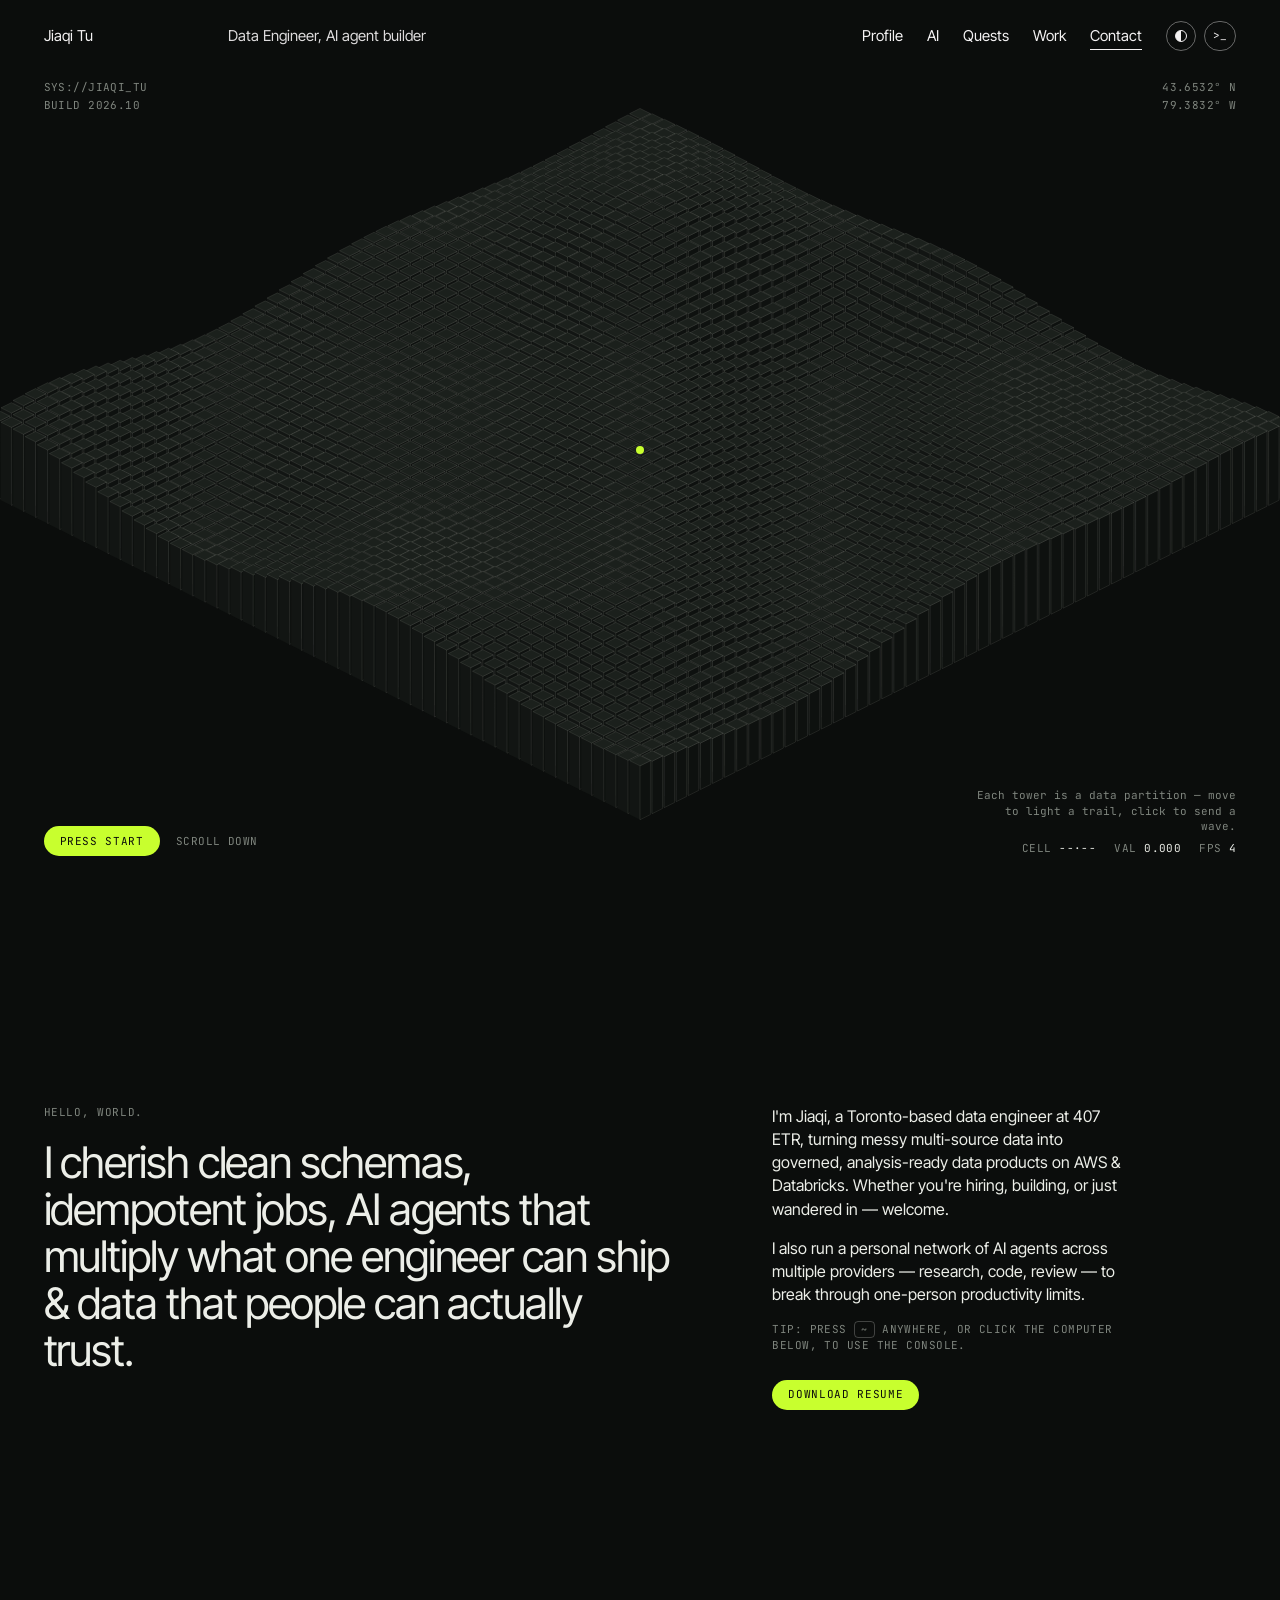
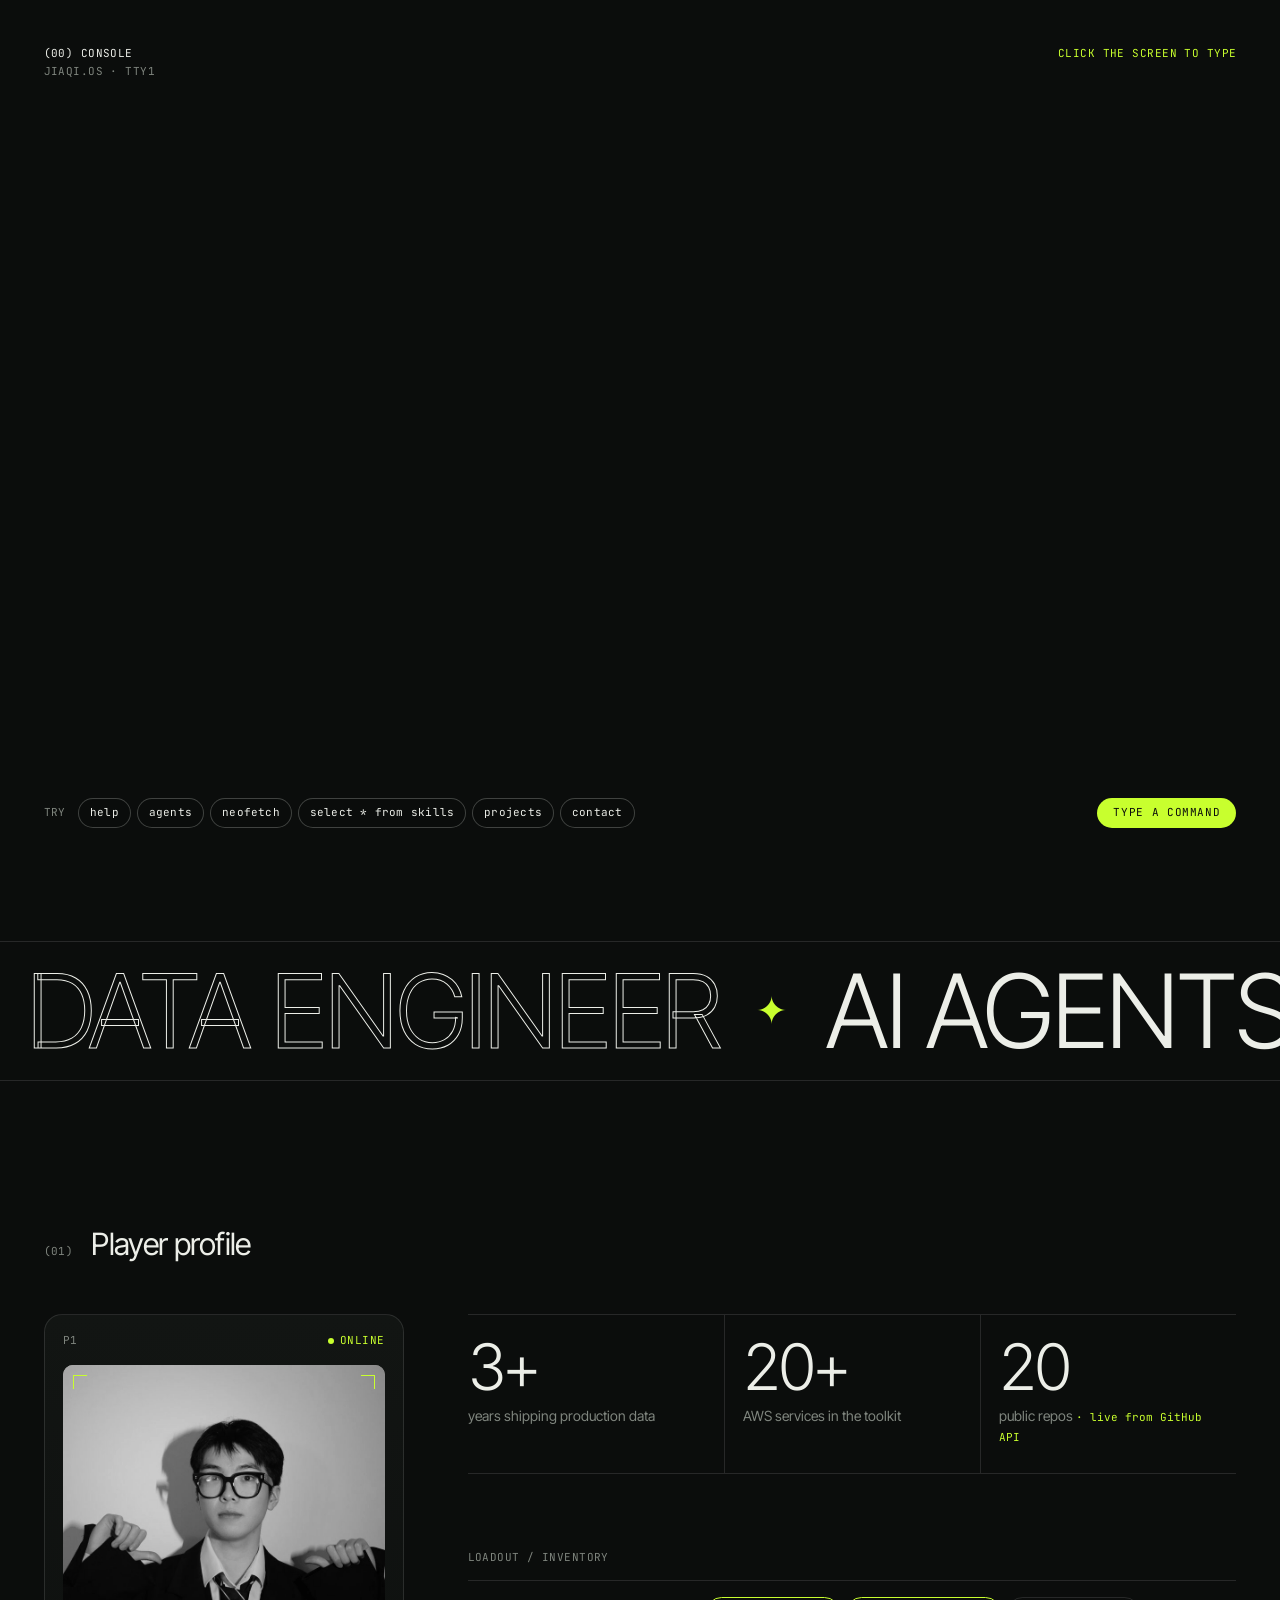
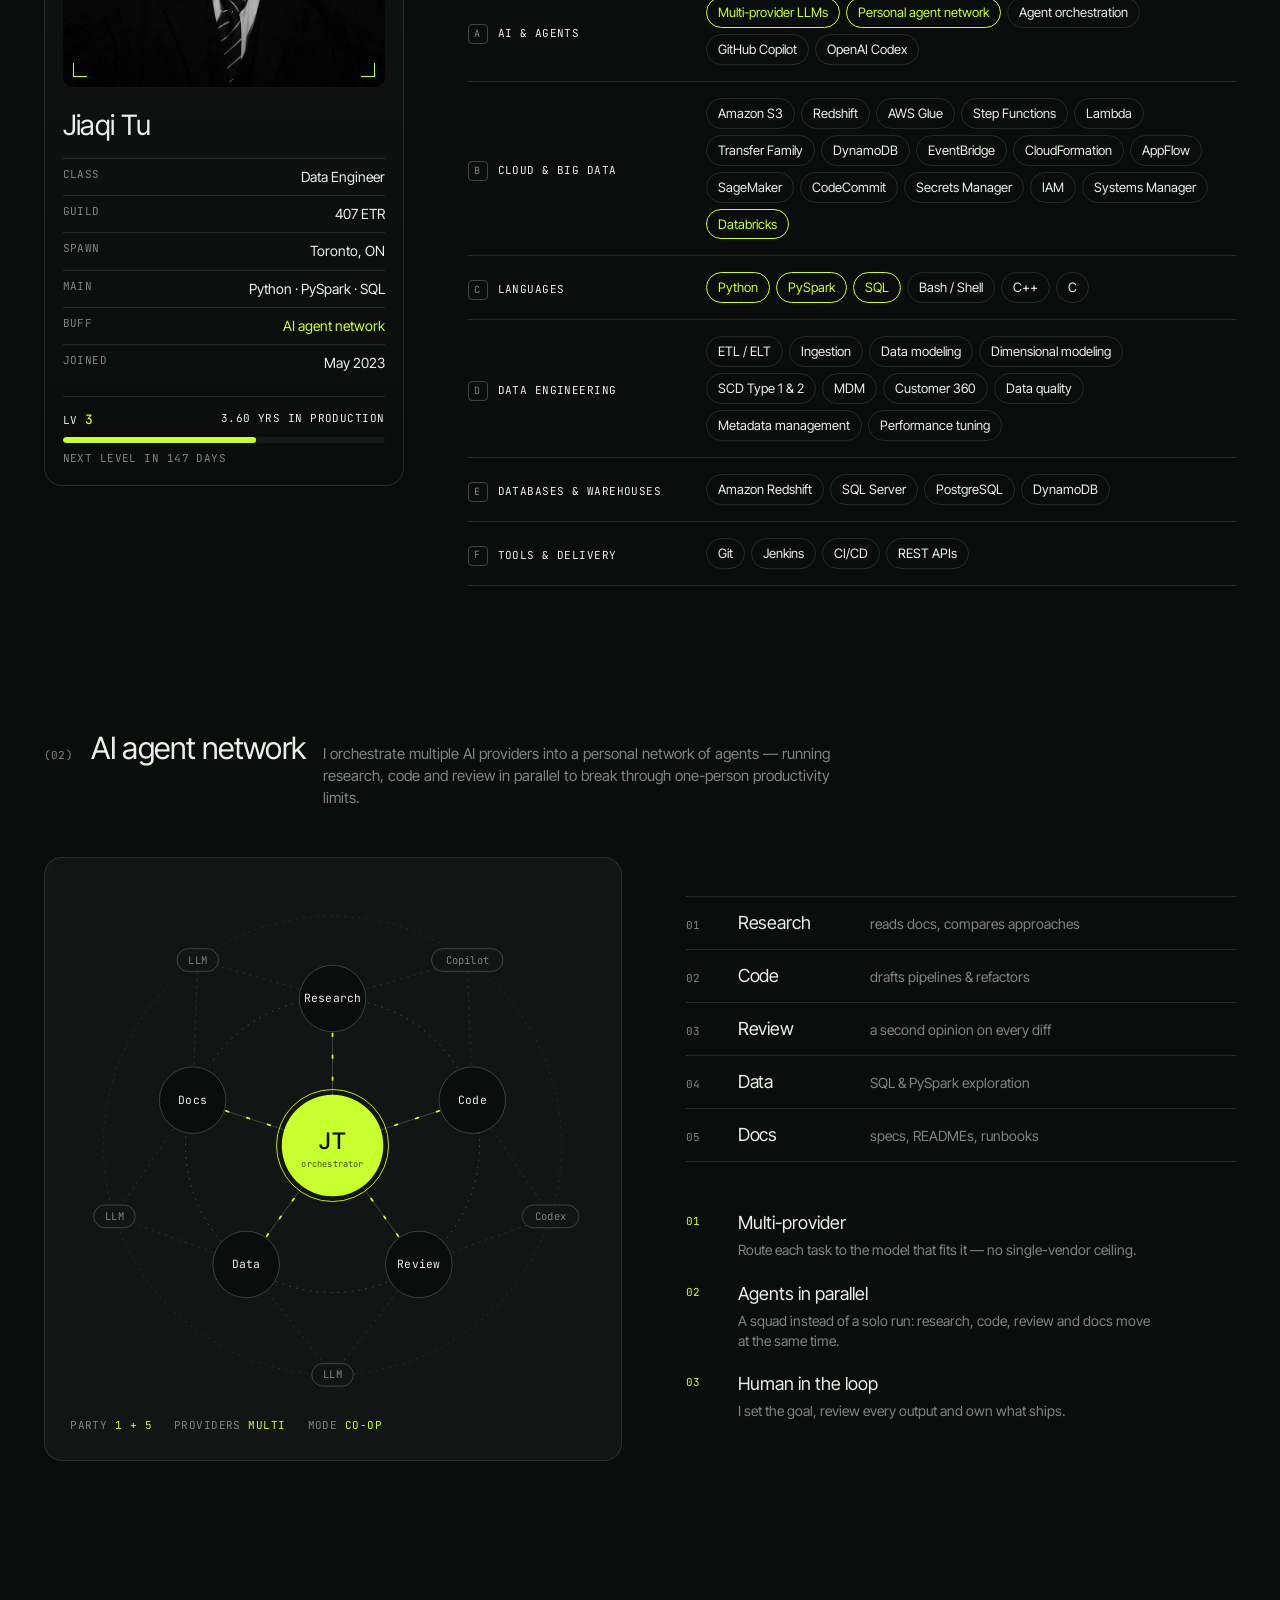
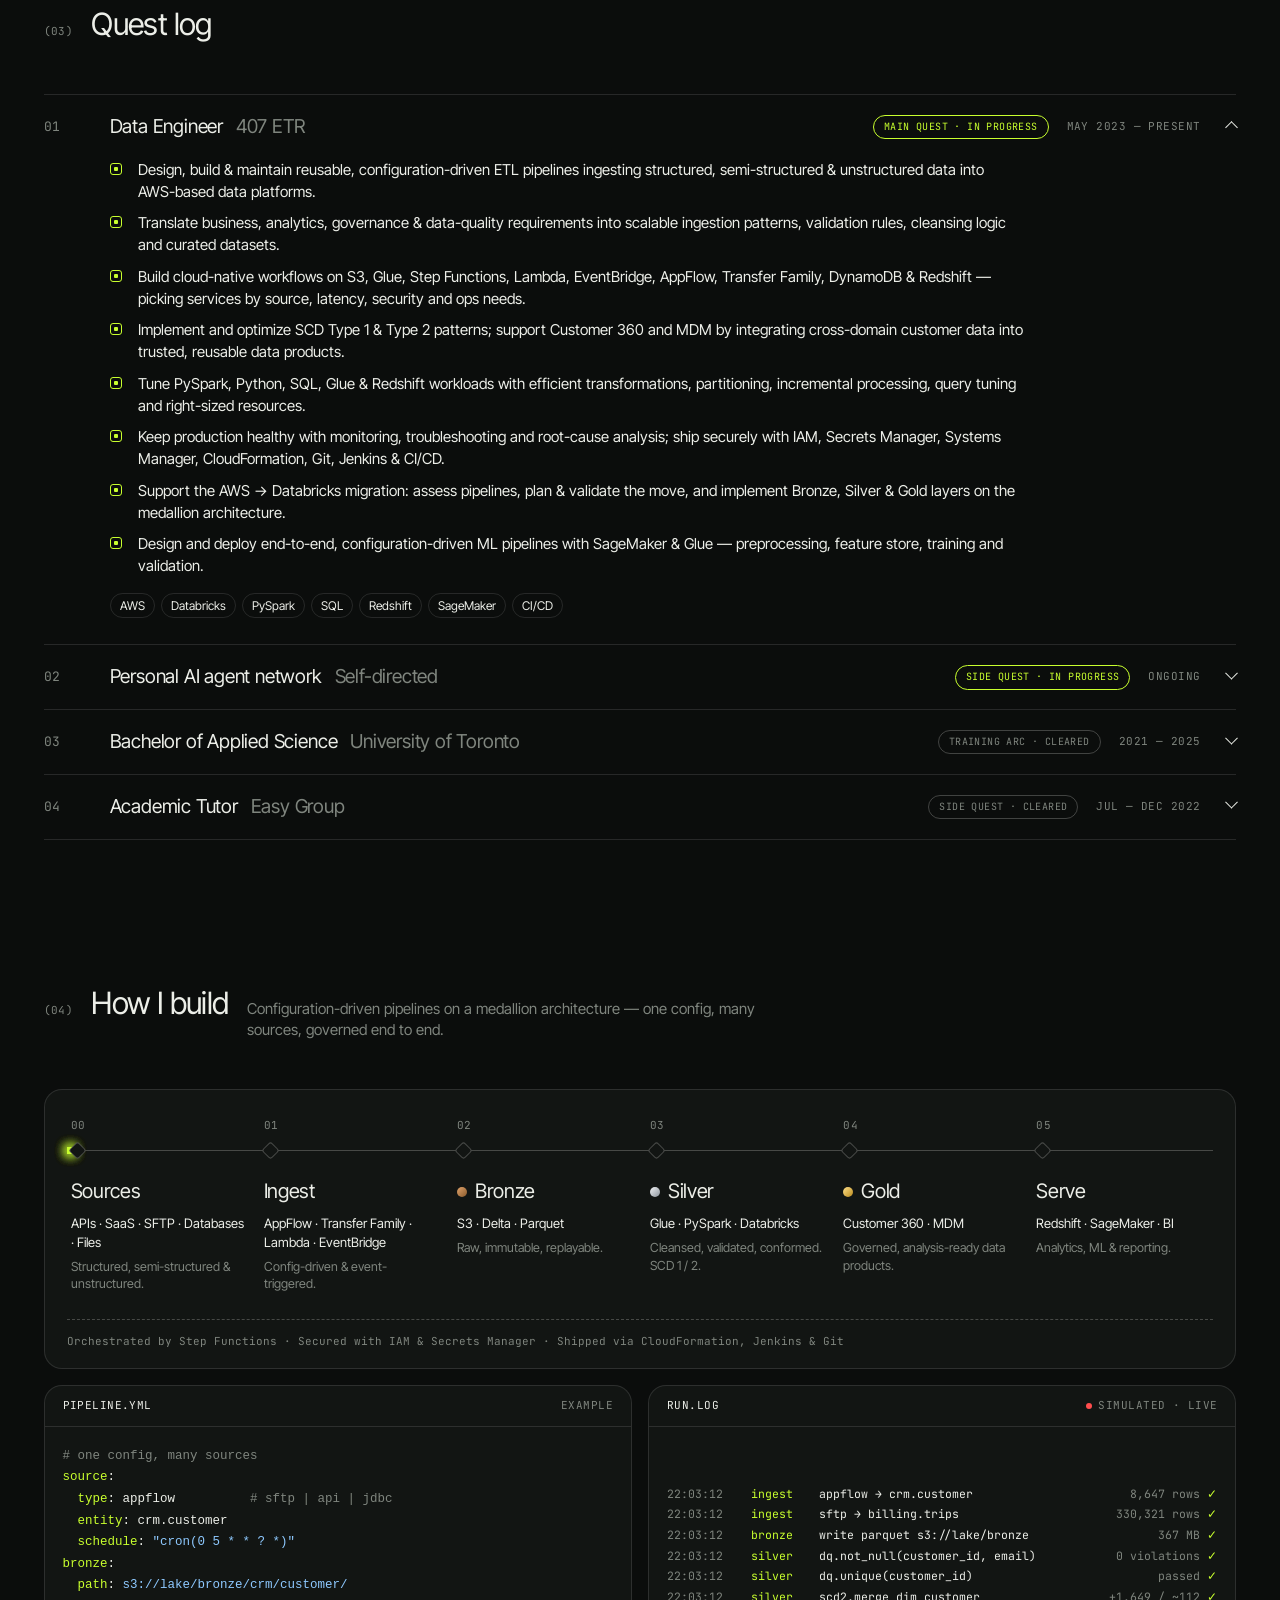
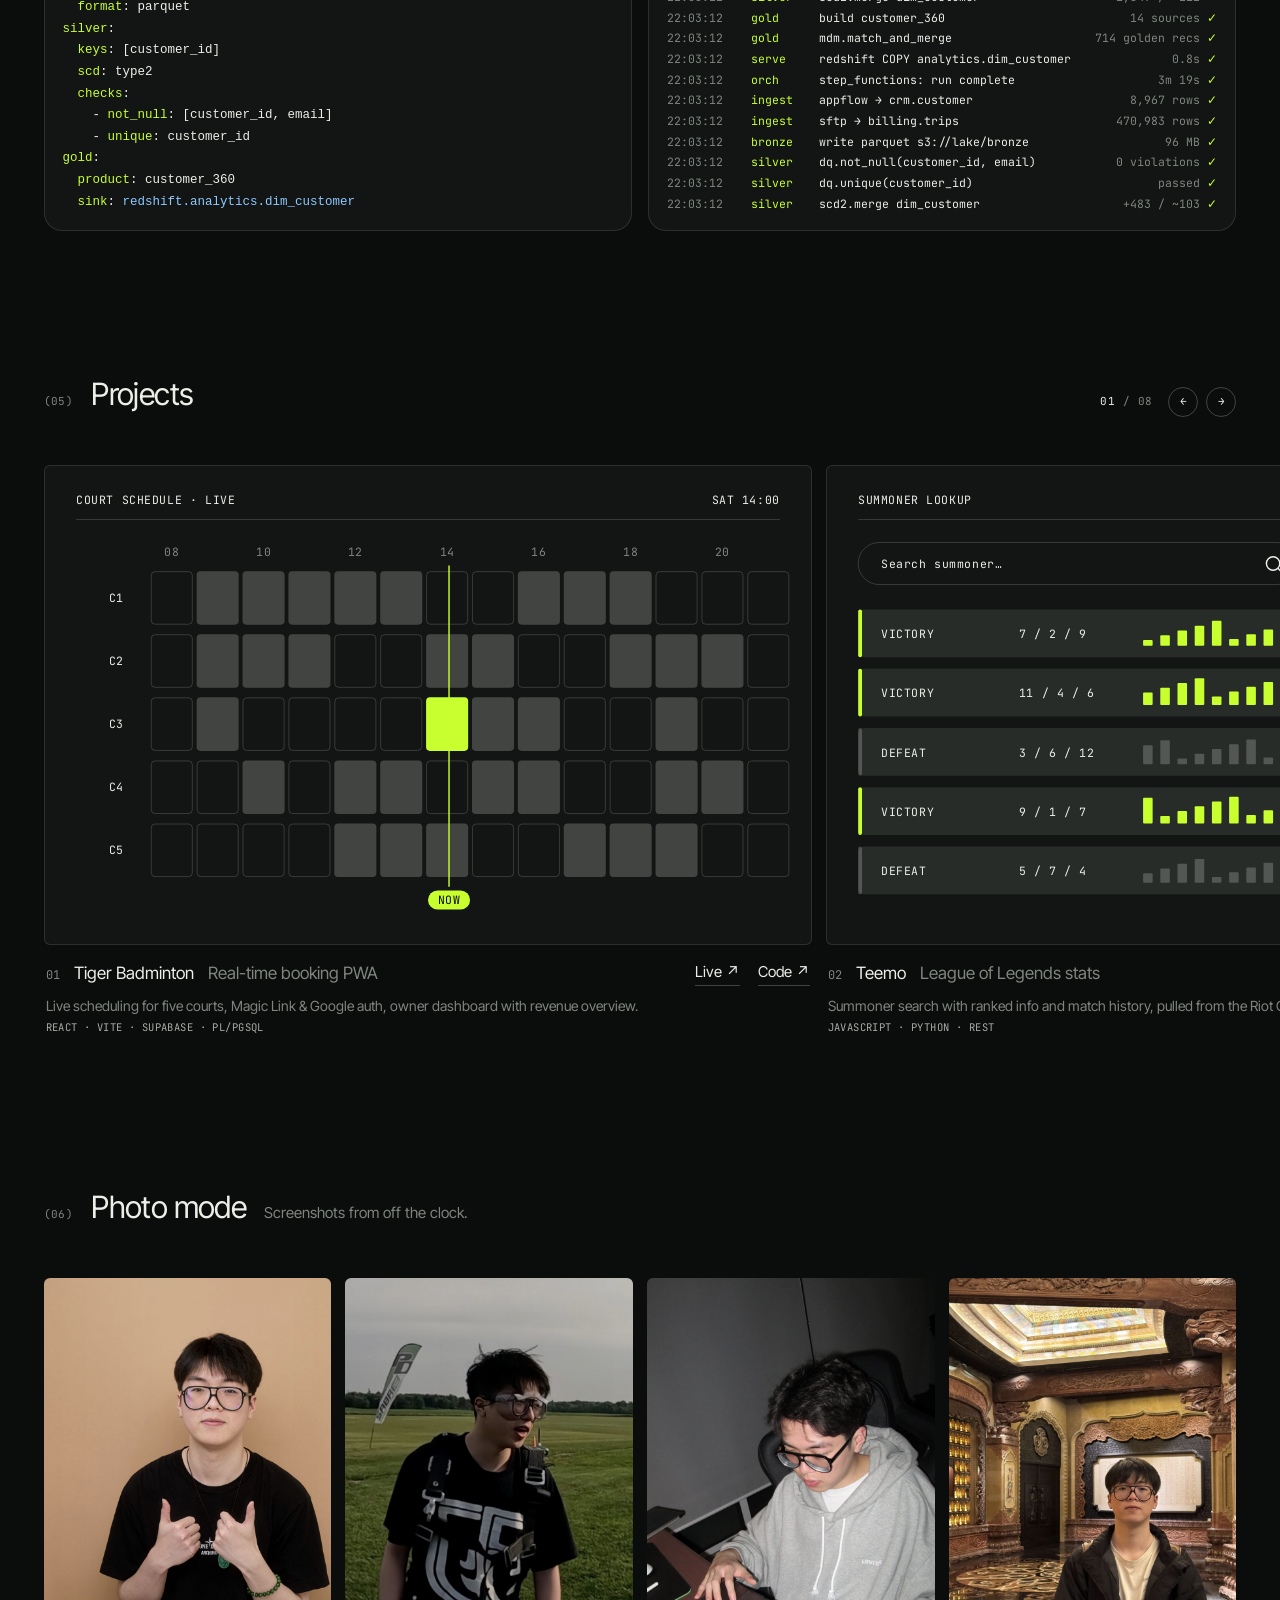
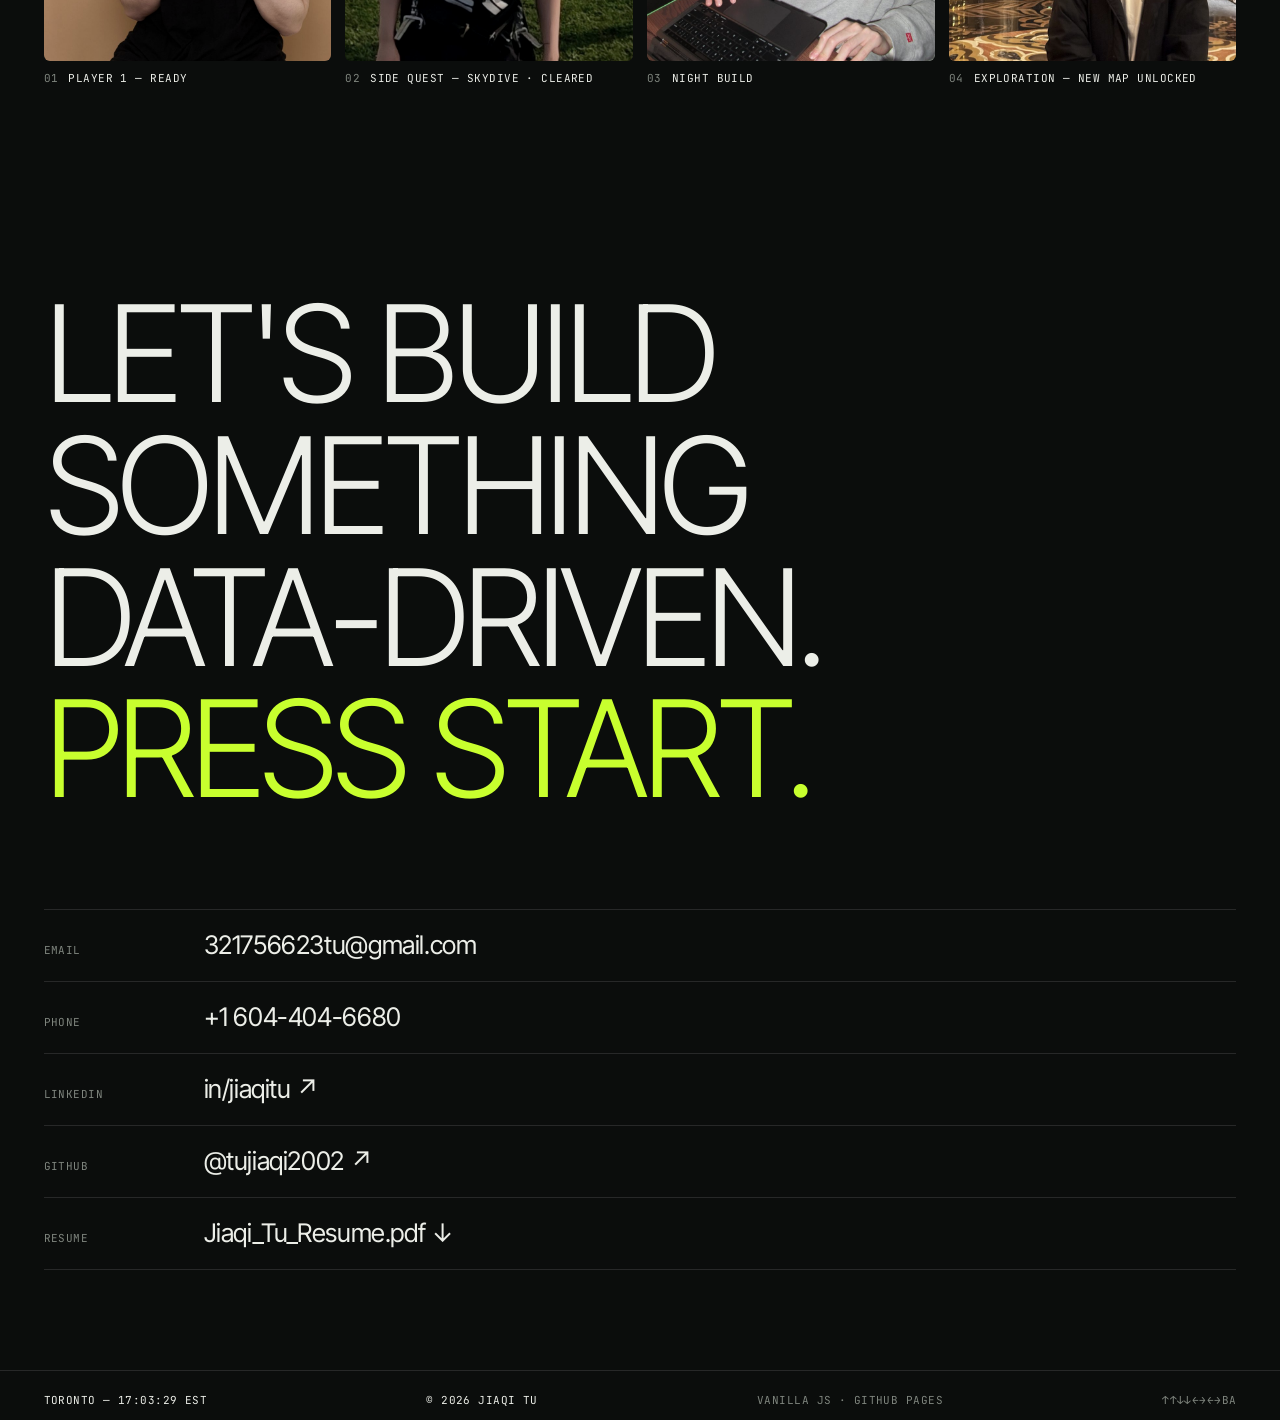
==== index.html @ 09b01d12 "Faster hero grid rendering, reframe desk card, cache-bust assets - Batch hero grid draws per diagona" ====
<!doctype html>
<html lang="en" data-theme="dark">
<head>
  <meta charset="utf-8" />
  <meta name="viewport" content="width=device-width, initial-scale=1" />
  <title>Jiaqi Tu — Data Engineer</title>
  <meta name="description" content="Jiaqi Tu — Toronto-based Data Engineer building configuration-driven pipelines on AWS & Databricks, amplified by a personal multi-provider AI agent network." />
  <meta name="theme-color" content="#0b0d0c" />
  <meta property="og:title" content="Jiaqi Tu — Data Engineer" />
  <meta property="og:description" content="Driven by data. Amplified by AI. Obsessed with clean pipelines." />
  <meta property="og:type" content="website" />
  <link rel="icon" href="assets/favicon.svg" type="image/svg+xml" />
  <script>
    (function () {
      var d = document.documentElement;
      d.classList.add('js');
      try {
        var t = localStorage.getItem('jt-theme');
        if (t === 'light' || t === 'dark') d.setAttribute('data-theme', t);
        if (sessionStorage.getItem('jt-booted')) d.classList.add('booted');
      } catch (e) {}
    })();
  </script>
  <link rel="preconnect" href="https://fonts.googleapis.com" />
  <link rel="preconnect" href="https://fonts.gstatic.com" crossorigin />
  <link href="https://fonts.googleapis.com/css2?family=Inter+Tight:wght@300;400;500;600&family=JetBrains+Mono:wght@400;500&display=swap" rel="stylesheet" />
  <link rel="stylesheet" href="assets/css/style.css?v=202610151520" />
</head>
<body>
  <a class="skip" href="#main">Skip to content</a>

  <!-- Boot screen -->
  <div class="loader" id="loader" aria-hidden="true">
    <div class="loader__log">
      <p>&gt; boot jiaqi.os --profile=data-engineer</p>
      <p>&gt; mount s3://portfolio/bronze … ok</p>
      <p>&gt; warm spark cluster … ok</p>
      <p>&gt; load world: toronto.map … ok</p>
    </div>
    <div class="loader__pct"><span data-pct>000</span><small>%</small></div>
    <div class="loader__bar"><i></i></div>
  </div>

  <div class="crt" aria-hidden="true"></div>
  <div class="cursor" aria-hidden="true"><span class="cursor__label"></span></div>
  <div class="toast" role="status" aria-live="polite"></div>

  <header class="site-header">
    <a class="brand" href="#top">Jiaqi Tu</a>
    <p class="role">Data Engineer, AI agent builder</p>
    <nav class="nav" aria-label="Primary">
      <a href="#profile">Profile</a>
      <a href="#ai">AI</a>
      <a href="#quests">Quests</a>
      <a href="#work">Work</a>
      <a href="#contact">Contact</a>
    </nav>
    <div class="header-actions">
      <button class="icon-btn" type="button" data-theme-toggle aria-label="Toggle light/dark theme">
        <span class="theme-dot" aria-hidden="true"></span>
      </button>
      <button class="icon-btn mono" type="button" data-term-open aria-label="Open terminal">&gt;_</button>
    </div>
  </header>

  <main id="main">
    <!-- HERO -->
    <section class="hero" id="top" aria-label="Intro">
      <canvas id="landscape" aria-hidden="true"></canvas>

      <div class="hud hud--tl mono" aria-hidden="true">
        <span>SYS://JIAQI_TU</span>
        <span>BUILD 2026.10</span>
      </div>
      <div class="hud hud--tr mono" aria-hidden="true">
        <span>43.6532° N</span>
        <span>79.3832° W</span>
      </div>
      <div class="hud hud--br mono" aria-hidden="true">
        <span>CELL <b data-hud="cell">--·--</b></span>
        <span>VAL <b data-hud="val">0.000</b></span>
        <span>FPS <b data-hud="fps">--</b></span>
      </div>
      <p class="hud hud--hint mono" aria-hidden="true">Each tower is a data partition — move to light a trail, click to send a wave.</p>

      <h1 class="sr-only">Jiaqi Tu — Data Engineer</h1>
      <div class="hero__copy">
        <div class="hero__cta">
          <a class="pill" href="#intro">Press start</a>
          <span class="mono muted">Scroll down</span>
        </div>
      </div>
    </section>

    <!-- INTRO -->
    <section class="intro" id="intro">
      <div class="intro__big" data-reveal>
        <p class="intro__hello">Hello, world.</p>
        <p class="intro__lead">I cherish clean schemas, idempotent jobs, AI agents that multiply what one engineer can ship &amp; data that people can actually trust.</p>
      </div>
      <div class="intro__small" data-reveal>
        <p class="intro__hi">Hi there, it looks like you've spawned in my corner of the internet.</p>
        <p>I'm Jiaqi, a Toronto-based data engineer at 407 ETR, turning messy multi-source data into governed, analysis-ready data products on AWS &amp; Databricks. Whether you're hiring, building, or just wandered in — welcome.</p>
        <p>I also run a personal network of AI agents across multiple providers — research, code, review — to break through one-person productivity limits.</p>
        <p class="mono muted small">Tip: press <kbd>~</kbd> anywhere, or click the computer below, to use the console.</p>
        <a class="pill" href="assets/Jiaqi_Tu_Resume.pdf" target="_blank" rel="noopener">Download resume</a>
      </div>
    </section>

    <!-- CONSOLE -->
    <section class="pc" id="console" data-pc aria-label="Interactive terminal on a retro computer">
      <p class="pc__loading mono" aria-hidden="true">Loading scene…</p>
      <div class="pc__hud pc__hud--tl mono" aria-hidden="true">
        <span>(00) Console</span>
        <span class="muted">jiaqi.os · tty1</span>
      </div>
      <p class="pc__hud pc__hud--tr mono" aria-hidden="true"><span data-pc-hint>Click the screen to type</span></p>
      <div class="pc__dock">
        <div class="pc__chips" role="group" aria-label="Quick commands">
          <span class="mono muted">Try</span>
          <button type="button" data-cmd="help">help</button>
          <button type="button" data-cmd="agents">agents</button>
          <button type="button" data-cmd="neofetch">neofetch</button>
          <button type="button" data-cmd="SELECT * FROM skills;">select * from skills</button>
          <button type="button" data-cmd="projects">projects</button>
          <button type="button" data-cmd="contact">contact</button>
        </div>
        <button class="pill" type="button" data-pc-focus>Type a command</button>
      </div>
      <input class="pc__input" data-pc-input type="text" aria-label="Terminal command" autocomplete="off" autocorrect="off" autocapitalize="off" spellcheck="false" enterkeyhint="send" />
      <div class="sr-only" aria-live="polite" data-pc-live></div>
    </section>

    <div class="marquee" aria-hidden="true">
      <div class="marquee__track">
        <span>Data Engineer</span><i>✦</i><span>AI Agents</span><i>✦</i><span>AWS</span><i>✦</i><span>Databricks</span><i>✦</i><span>Multi-LLM</span><i>✦</i><span>PySpark</span><i>✦</i><span>SQL</span><i>✦</i><span>Gamer</span><i>✦</i><span>Builder</span><i>✦</i><span>Toronto</span><i>✦</i>
        <span>Data Engineer</span><i>✦</i><span>AI Agents</span><i>✦</i><span>AWS</span><i>✦</i><span>Databricks</span><i>✦</i><span>Multi-LLM</span><i>✦</i><span>PySpark</span><i>✦</i><span>SQL</span><i>✦</i><span>Gamer</span><i>✦</i><span>Builder</span><i>✦</i><span>Toronto</span><i>✦</i>
      </div>
    </div>

    <!-- PROFILE -->
    <section class="section" id="profile">
      <header class="section__head" data-reveal>
        <span class="section__idx mono">(01)</span>
        <h2>Player profile</h2>
      </header>

      <div class="profile">
        <article class="card" data-reveal>
          <div class="card__bar mono">
            <span>P1</span>
            <span class="status"><i></i>Online</span>
          </div>
          <div class="card__avatar">
            <img class="lo" src="assets/img/avatar-pixel.jpg" alt="" width="40" height="40" aria-hidden="true" />
            <img class="hi" src="assets/img/avatar.jpg" alt="Portrait of Jiaqi Tu" width="720" height="720" loading="lazy" />
            <span class="card__stream mono" aria-hidden="true">Streaming hi-res…</span>
            <span class="card__corner tl"></span><span class="card__corner tr"></span><span class="card__corner bl"></span><span class="card__corner br"></span>
          </div>
          <h3 class="card__name">Jiaqi Tu</h3>
          <dl class="card__meta">
            <div><dt>Class</dt><dd>Data Engineer</dd></div>
            <div><dt>Guild</dt><dd>407 ETR</dd></div>
            <div><dt>Spawn</dt><dd>Toronto, ON</dd></div>
            <div><dt>Main</dt><dd>Python · PySpark · SQL</dd></div>
            <div><dt>Buff</dt><dd class="accent">AI agent network</dd></div>
            <div><dt>Joined</dt><dd>May 2023</dd></div>
          </dl>
          <div class="xp">
            <div class="xp__row mono"><span>LV <b data-xp-level>3</b></span><span data-xp-label>— yrs in production</span></div>
            <div class="xp__bar"><i data-xp-bar></i></div>
            <p class="mono muted small">Next level in <span data-xp-next>—</span> days</p>
          </div>
        </article>

        <div class="profile__right">
          <ul class="stats" data-reveal>
            <li><b data-count="3" data-suffix="+">0</b><span>years shipping production data</span></li>
            <li><b data-count="20" data-suffix="+">0</b><span>AWS services in the toolkit</span></li>
            <li><b data-count="20" data-gh="public_repos">0</b><span>public repos <em class="mono">· live from GitHub API</em></span></li>
          </ul>

          <div class="loadout" data-reveal>
            <p class="loadout__title mono">Loadout / Inventory</p>
            <div class="slot">
              <p class="slot__name mono"><span>A</span>AI &amp; Agents</p>
              <ul class="chips">
                <li class="is-hot">Multi-provider LLMs</li><li class="is-hot">Personal agent network</li><li>Agent orchestration</li><li>GitHub Copilot</li><li>OpenAI Codex</li>
              </ul>
            </div>
            <div class="slot">
              <p class="slot__name mono"><span>B</span>Cloud &amp; Big Data</p>
              <ul class="chips">
                <li>Amazon S3</li><li>Redshift</li><li>AWS Glue</li><li>Step Functions</li><li>Lambda</li><li>Transfer Family</li><li>DynamoDB</li><li>EventBridge</li><li>CloudFormation</li><li>AppFlow</li><li>SageMaker</li><li>CodeCommit</li><li>Secrets Manager</li><li>IAM</li><li>Systems Manager</li><li class="is-hot">Databricks</li>
              </ul>
            </div>
            <div class="slot">
              <p class="slot__name mono"><span>C</span>Languages</p>
              <ul class="chips">
                <li class="is-hot">Python</li><li class="is-hot">PySpark</li><li class="is-hot">SQL</li><li>Bash / Shell</li><li>C++</li><li>C</li>
              </ul>
            </div>
            <div class="slot">
              <p class="slot__name mono"><span>D</span>Data Engineering</p>
              <ul class="chips">
                <li>ETL / ELT</li><li>Ingestion</li><li>Data modeling</li><li>Dimensional modeling</li><li>SCD Type 1 &amp; 2</li><li>MDM</li><li>Customer 360</li><li>Data quality</li><li>Metadata management</li><li>Performance tuning</li>
              </ul>
            </div>
            <div class="slot">
              <p class="slot__name mono"><span>E</span>Databases &amp; Warehouses</p>
              <ul class="chips">
                <li>Amazon Redshift</li><li>SQL Server</li><li>PostgreSQL</li><li>DynamoDB</li>
              </ul>
            </div>
            <div class="slot">
              <p class="slot__name mono"><span>F</span>Tools &amp; Delivery</p>
              <ul class="chips">
                <li>Git</li><li>Jenkins</li><li>CI/CD</li><li>REST APIs</li>
              </ul>
            </div>
          </div>
        </div>
      </div>
    </section>

    <!-- AI -->
    <section class="section" id="ai">
      <header class="section__head" data-reveal>
        <span class="section__idx mono">(02)</span>
        <h2>AI agent network</h2>
        <p class="section__sub">I orchestrate multiple AI providers into a personal network of agents — running research, code and review in parallel to break through one-person productivity limits.</p>
      </header>

      <div class="ai">
        <figure class="ai__net" data-reveal>
          <div class="ai__svg" data-ai-net></div>
          <figcaption class="ai__hud mono">
            <span>Party <b>1 + 5</b></span>
            <span>Providers <b>multi</b></span>
            <span>Mode <b>co-op</b></span>
          </figcaption>
        </figure>

        <div class="ai__side">
          <ol class="ai__agents" data-reveal>
            <li><b>Research</b><span>reads docs, compares approaches</span></li>
            <li><b>Code</b><span>drafts pipelines &amp; refactors</span></li>
            <li><b>Review</b><span>a second opinion on every diff</span></li>
            <li><b>Data</b><span>SQL &amp; PySpark exploration</span></li>
            <li><b>Docs</b><span>specs, READMEs, runbooks</span></li>
          </ol>
          <ul class="ai__rules" data-reveal>
            <li><span class="mono">01</span><div><b>Multi-provider</b><p>Route each task to the model that fits it — no single-vendor ceiling.</p></div></li>
            <li><span class="mono">02</span><div><b>Agents in parallel</b><p>A squad instead of a solo run: research, code, review and docs move at the same time.</p></div></li>
            <li><span class="mono">03</span><div><b>Human in the loop</b><p>I set the goal, review every output and own what ships.</p></div></li>
          </ul>
        </div>
      </div>
    </section>

    <!-- QUESTS -->
    <section class="section" id="quests">
      <header class="section__head" data-reveal>
        <span class="section__idx mono">(03)</span>
        <h2>Quest log</h2>
      </header>

      <div class="quests">
        <details class="row quest" open data-reveal>
          <summary>
            <span class="row__idx mono">01</span>
            <span class="row__title">Data Engineer <em>407 ETR</em></span>
            <span class="tag tag--live mono">Main quest · In progress</span>
            <span class="row__date mono">May 2023 — Present</span>
            <span class="row__chev" aria-hidden="true"></span>
          </summary>
          <div class="row__body">
            <ul class="objectives">
              <li>Design, build &amp; maintain reusable, configuration-driven ETL pipelines ingesting structured, semi-structured &amp; unstructured data into AWS-based data platforms.</li>
              <li>Translate business, analytics, governance &amp; data-quality requirements into scalable ingestion patterns, validation rules, cleansing logic and curated datasets.</li>
              <li>Build cloud-native workflows on S3, Glue, Step Functions, Lambda, EventBridge, AppFlow, Transfer Family, DynamoDB &amp; Redshift — picking services by source, latency, security and ops needs.</li>
              <li>Implement and optimize SCD Type 1 &amp; Type 2 patterns; support Customer 360 and MDM by integrating cross-domain customer data into trusted, reusable data products.</li>
              <li>Tune PySpark, Python, SQL, Glue &amp; Redshift workloads with efficient transformations, partitioning, incremental processing, query tuning and right-sized resources.</li>
              <li>Keep production healthy with monitoring, troubleshooting and root-cause analysis; ship securely with IAM, Secrets Manager, Systems Manager, CloudFormation, Git, Jenkins &amp; CI/CD.</li>
              <li>Support the AWS → Databricks migration: assess pipelines, plan &amp; validate the move, and implement Bronze, Silver &amp; Gold layers on the medallion architecture.</li>
              <li>Design and deploy end-to-end, configuration-driven ML pipelines with SageMaker &amp; Glue — preprocessing, feature store, training and validation.</li>
            </ul>
            <ul class="chips chips--sm">
              <li>AWS</li><li>Databricks</li><li>PySpark</li><li>SQL</li><li>Redshift</li><li>SageMaker</li><li>CI/CD</li>
            </ul>
          </div>
        </details>

        <details class="row quest" data-reveal>
          <summary>
            <span class="row__idx mono">02</span>
            <span class="row__title">Personal AI agent network <em>Self-directed</em></span>
            <span class="tag tag--live mono">Side quest · In progress</span>
            <span class="row__date mono">Ongoing</span>
            <span class="row__chev" aria-hidden="true"></span>
          </summary>
          <div class="row__body">
            <ul class="objectives">
              <li>Orchestrate multiple AI providers as a network of specialised agents.</li>
              <li>Run research, coding, review and documentation in parallel instead of one task at a time.</li>
              <li>Stay the human in the loop — set direction, review every output, own what ships — to break through one-person productivity limits.</li>
            </ul>
            <ul class="chips chips--sm">
              <li>Multi-LLM</li><li>AI agents</li><li>GitHub Copilot</li><li>OpenAI Codex</li>
            </ul>
          </div>
        </details>

        <details class="row quest" data-reveal>
          <summary>
            <span class="row__idx mono">03</span>
            <span class="row__title">Bachelor of Applied Science <em>University of Toronto</em></span>
            <span class="tag mono">Training arc · Cleared</span>
            <span class="row__date mono">2021 — 2025</span>
            <span class="row__chev" aria-hidden="true"></span>
          </summary>
          <div class="row__body">
            <ul class="objectives objectives--done">
              <li>Specialization: Software Engineering.</li>
              <li>Minor: Artificial Intelligence.</li>
              <li>Side builds along the way: a web Klotski born from a CSC384 A* / DFS solver assignment, a traffic-light optimizer, and a pile of browser games.</li>
            </ul>
          </div>
        </details>

        <details class="row quest" data-reveal>
          <summary>
            <span class="row__idx mono">04</span>
            <span class="row__title">Academic Tutor <em>Easy Group</em></span>
            <span class="tag mono">Side quest · Cleared</span>
            <span class="row__date mono">Jul — Dec 2022</span>
            <span class="row__chev" aria-hidden="true"></span>
          </summary>
          <div class="row__body">
            <ul class="objectives objectives--done">
              <li>Tutored students in mathematics and electrical engineering, reinforcing classroom concepts and untangling complex problems.</li>
              <li>Guided students through full course structures to strengthen their grasp of core material.</li>
            </ul>
          </div>
        </details>
      </div>
    </section>

    <!-- PIPELINE -->
    <section class="section" id="pipeline">
      <header class="section__head" data-reveal>
        <span class="section__idx mono">(04)</span>
        <h2>How I build</h2>
        <p class="section__sub">Configuration-driven pipelines on a medallion architecture — one config, many sources, governed end to end.</p>
      </header>

      <div class="pipeline" data-reveal>
        <div class="pipeline__track" aria-hidden="true">
          <i></i><i></i><i></i><i></i><i></i><i></i>
        </div>
        <ol class="stages">
          <li class="stage">
            <span class="stage__idx mono">00</span>
            <h3>Sources</h3>
            <p>APIs · SaaS · SFTP · Databases · Files</p>
            <small>Structured, semi-structured &amp; unstructured.</small>
          </li>
          <li class="stage">
            <span class="stage__idx mono">01</span>
            <h3>Ingest</h3>
            <p>AppFlow · Transfer Family · Lambda · EventBridge</p>
            <small>Config-driven &amp; event-triggered.</small>
          </li>
          <li class="stage stage--bronze">
            <span class="stage__idx mono">02</span>
            <h3><i class="medal"></i>Bronze</h3>
            <p>S3 · Delta · Parquet</p>
            <small>Raw, immutable, replayable.</small>
          </li>
          <li class="stage stage--silver">
            <span class="stage__idx mono">03</span>
            <h3><i class="medal"></i>Silver</h3>
            <p>Glue · PySpark · Databricks</p>
            <small>Cleansed, validated, conformed. SCD 1 / 2.</small>
          </li>
          <li class="stage stage--gold">
            <span class="stage__idx mono">04</span>
            <h3><i class="medal"></i>Gold</h3>
            <p>Customer 360 · MDM</p>
            <small>Governed, analysis-ready data products.</small>
          </li>
          <li class="stage">
            <span class="stage__idx mono">05</span>
            <h3>Serve</h3>
            <p>Redshift · SageMaker · BI</p>
            <small>Analytics, ML &amp; reporting.</small>
          </li>
        </ol>
        <p class="pipeline__foot mono">Orchestrated by Step Functions · Secured with IAM &amp; Secrets Manager · Shipped via CloudFormation, Jenkins &amp; Git</p>
      </div>

      <div class="panels">
        <figure class="panel" data-reveal>
          <figcaption class="panel__bar mono"><span>pipeline.yml</span><span class="muted">example</span></figcaption>
<pre class="code"><code><span class="c"># one config, many sources</span>
<span class="k">source</span>:
  <span class="k">type</span>: <span class="v">appflow</span>          <span class="c"># sftp | api | jdbc</span>
  <span class="k">entity</span>: <span class="v">crm.customer</span>
  <span class="k">schedule</span>: <span class="s">"cron(0 5 * * ? *)"</span>
<span class="k">bronze</span>:
  <span class="k">path</span>: <span class="s">s3://lake/bronze/crm/customer/</span>
  <span class="k">format</span>: <span class="v">parquet</span>
<span class="k">silver</span>:
  <span class="k">keys</span>: [<span class="v">customer_id</span>]
  <span class="k">scd</span>: <span class="v">type2</span>
  <span class="k">checks</span>:
    - <span class="k">not_null</span>: [<span class="v">customer_id</span>, <span class="v">email</span>]
    - <span class="k">unique</span>: <span class="v">customer_id</span>
<span class="k">gold</span>:
  <span class="k">product</span>: <span class="v">customer_360</span>
  <span class="k">sink</span>: <span class="s">redshift.analytics.dim_customer</span></code></pre>
        </figure>

        <figure class="panel" data-reveal>
          <figcaption class="panel__bar mono"><span>run.log</span><span class="muted"><i class="rec"></i>simulated · live</span></figcaption>
          <ol class="log mono" data-log aria-hidden="true"></ol>
        </figure>
      </div>
    </section>

    <!-- WORK -->
    <section class="section section--flush" id="work">
      <header class="section__head" data-reveal>
        <span class="section__idx mono">(05)</span>
        <h2>Projects</h2>
        <div class="carousel-ctrl mono">
          <span><b data-slide-now>01</b> / <span data-slide-total>08</span></span>
          <button type="button" class="icon-btn" data-slide="-1" aria-label="Previous project">←</button>
          <button type="button" class="icon-btn" data-slide="1" aria-label="Next project">→</button>
        </div>
      </header>

      <div class="carousel" data-carousel data-cursor="Drag" tabindex="0" aria-label="Projects, scroll horizontally">
        <article class="slide">
          <div class="art" data-art="badminton"></div>
          <div class="slide__cap">
            <p><span class="mono">01</span> Tiger Badminton <em>Real-time booking PWA</em></p>
            <p class="slide__links"><a href="https://tujiaqi2002.github.io/badminton/" target="_blank" rel="noopener">Live ↗</a><a href="https://github.com/tujiaqi2002/badminton" target="_blank" rel="noopener">Code ↗</a></p>
            <p class="slide__meta">Live scheduling for five courts, Magic Link &amp; Google auth, owner dashboard with revenue overview.<br /><span class="mono">React · Vite · Supabase · PL/pgSQL</span></p>
          </div>
        </article>

        <article class="slide">
          <div class="art" data-art="teemo"></div>
          <div class="slide__cap">
            <p><span class="mono">02</span> Teemo <em>League of Legends stats</em></p>
            <p class="slide__links"><a href="https://tujiaqi2002.github.io/Teemo/" target="_blank" rel="noopener">Live ↗</a><a href="https://github.com/tujiaqi2002/Teemo" target="_blank" rel="noopener">Code ↗</a></p>
            <p class="slide__meta">Summoner search with ranked info and match history, pulled from the Riot Games API.<br /><span class="mono">JavaScript · Python · REST</span></p>
          </div>
        </article>

        <article class="slide">
          <div class="art" data-art="traffic"></div>
          <div class="slide__cap">
            <p><span class="mono">03</span> Traffic Light Optimizer <em>Simulation</em></p>
            <p class="slide__links"><a href="https://github.com/tujiaqi2002/traffic_light_optimizer" target="_blank" rel="noopener">Code ↗</a></p>
            <p class="slide__meta">An intersection simulator with a Python back end for experimenting with signal timing.<br /><span class="mono">Python · Jupyter</span></p>
          </div>
        </article>

        <article class="slide">
          <div class="art" data-art="klotski"></div>
          <div class="slide__cap">
            <p><span class="mono">04</span> Klotski · 华容道 <em>Puzzle game</em></p>
            <p class="slide__links"><a href="https://github.com/tujiaqi2002/klotski_Hua-Rong-Dao" target="_blank" rel="noopener">Code ↗</a></p>
            <p class="slide__meta">After writing an A* / DFS solver for CSC384, I built the playable web version I couldn't find online.<br /><span class="mono">JavaScript · Sass</span></p>
          </div>
        </article>

        <article class="slide">
          <div class="art" data-art="palette"></div>
          <div class="slide__cap">
            <p><span class="mono">05</span> 偏色 · Color Picker <em>Palette tool</em></p>
            <p class="slide__links"><a href="https://tujiaqi2002.github.io/color_picker/" target="_blank" rel="noopener">Live ↗</a><a href="https://github.com/tujiaqi2002/color_picker" target="_blank" rel="noopener">Code ↗</a></p>
            <p class="slide__meta">Pick a base color, a swatch count and a hue offset — get a palette. Zero build step.<br /><span class="mono">JavaScript · CSS</span></p>
          </div>
        </article>

        <article class="slide">
          <div class="art" data-art="g2048"></div>
          <div class="slide__cap">
            <p><span class="mono">06</span> 2048 <em>Arcade</em></p>
            <p class="slide__links"><a href="https://tujiaqi2002.github.io/2048/" target="_blank" rel="noopener">Play ↗</a><a href="https://github.com/tujiaqi2002/2048" target="_blank" rel="noopener">Code ↗</a></p>
            <p class="slide__meta">The classic sliding-tile game. See if you can get 2048.<br /><span class="mono">JavaScript · Sass</span></p>
          </div>
        </article>

        <article class="slide">
          <div class="art" data-art="snake"></div>
          <div class="slide__cap">
            <p><span class="mono">07</span> Snake <em>Arcade</em></p>
            <p class="slide__links"><a href="https://tujiaqi2002.github.io/Snake/" target="_blank" rel="noopener">Play ↗</a><a href="https://github.com/tujiaqi2002/Snake" target="_blank" rel="noopener">Code ↗</a></p>
            <p class="slide__meta">Canvas Snake in vanilla JS. Have fun.<br /><span class="mono">JavaScript · Canvas</span></p>
          </div>
        </article>

        <article class="slide">
          <div class="art" data-art="take"></div>
          <div class="slide__cap">
            <p><span class="mono">08</span> Take <em>2D shooter · Team of 3</em></p>
            <p class="slide__links"><a href="https://github.com/tujiaqi2002/Take" target="_blank" rel="noopener">Code ↗</a></p>
            <p class="slide__meta">biu! biu! biu! A browser shooter with its own entity &amp; collision system.<br /><span class="mono">JavaScript · Canvas</span></p>
          </div>
        </article>
      </div>
    </section>

    <!-- PHOTO MODE -->
    <section class="section" id="photos">
      <header class="section__head" data-reveal>
        <span class="section__idx mono">(06)</span>
        <h2>Photo mode</h2>
        <p class="section__sub">Screenshots from off the clock.</p>
      </header>
      <ul class="shots" data-reveal>
        <li class="shot">
          <div class="shot__img"><img src="assets/img/photo-portrait.jpg" alt="Jiaqi smiling and pointing at himself with both thumbs against a warm tan backdrop" width="900" height="1200" loading="lazy" /></div>
          <p class="mono"><span>01</span>Player 1 — ready</p>
        </li>
        <li class="shot">
          <div class="shot__img"><img src="assets/img/photo-skydive.jpg" alt="Jiaqi in a skydiving harness and goggles on a grass airfield" width="900" height="1200" loading="lazy" /></div>
          <p class="mono"><span>02</span>Side quest — skydive · cleared</p>
        </li>
        <li class="shot">
          <div class="shot__img"><img src="assets/img/photo-build.jpg" alt="Jiaqi typing on a laptop at a desk late in the evening" width="900" height="1200" loading="lazy" /></div>
          <p class="mono"><span>03</span>Night build</p>
        </li>
        <li class="shot">
          <div class="shot__img"><img src="assets/img/photo-explore.jpg" alt="Jiaqi standing in an ornate temple hall with carved wooden walls" width="900" height="1200" loading="lazy" /></div>
          <p class="mono"><span>04</span>Exploration — new map unlocked</p>
        </li>
      </ul>
    </section>

    <!-- CONTACT -->
    <section class="outro" id="contact">
      <h2 class="outro__title" data-reveal>
        <span class="line"><span>Let's build</span></span>
        <span class="line"><span>something</span></span>
        <span class="line"><span>data-driven.</span></span>
        <span class="line"><span class="accent">Press start.</span></span>
      </h2>

      <ul class="contact" data-reveal>
        <li><span class="mono">Email</span><a href="mailto:321756623tu@gmail.com">321756623tu@gmail.com</a></li>
        <li><span class="mono">Phone</span><a href="tel:+16044046680">+1 604-404-6680</a></li>
        <li><span class="mono">LinkedIn</span><a href="https://www.linkedin.com/in/jiaqitu/" target="_blank" rel="noopener">in/jiaqitu ↗</a></li>
        <li><span class="mono">GitHub</span><a href="https://github.com/tujiaqi2002" target="_blank" rel="noopener">@tujiaqi2002 ↗</a></li>
        <li><span class="mono">Resume</span><a href="assets/Jiaqi_Tu_Resume.pdf" target="_blank" rel="noopener">Jiaqi_Tu_Resume.pdf ↓</a></li>
      </ul>
    </section>
  </main>

  <footer class="site-footer mono">
    <span>Toronto — <b data-clock>--:--:--</b></span>
    <span>© <span data-year>2026</span> Jiaqi Tu</span>
    <span class="muted">Vanilla JS · GitHub Pages</span>
    <span class="muted konami-hint">↑↑↓↓←→←→BA</span>
  </footer>

  <script src="assets/js/landscape.js?v=202610151520" defer></script>
  <script src="assets/js/art.js?v=202610151520" defer></script>
  <script src="assets/js/main.js?v=202610151520" defer></script>
  <script type="module" src="assets/js/pc.js?v=202610151520"></script>
</body>
</html>
---- assets/css/style.css ----
/* ==========================================================================
   Jiaqi Tu — personal site
   ========================================================================== */

:root {
  --bg: #0b0d0c;
  --bg-2: #121513;
  --bg-3: #171b18;
  --ink: #eceee8;
  --muted: #7f857e;
  --faint: #3a403b;
  --line: rgba(236, 238, 232, 0.12);
  --line-strong: rgba(236, 238, 232, 0.24);
  --accent: #c8ff2e;
  --accent-ink: #0b0d0c;
  --accent-text: #c8ff2e;

  --iso-top: #1b201c;
  --iso-left: #121513;
  --iso-right: #0e110f;
  --iso-stroke: rgba(236, 238, 232, 0.09);

  --font: "Inter Tight", ui-sans-serif, system-ui, -apple-system, "Helvetica Neue", Arial, sans-serif;
  --mono: "JetBrains Mono", ui-monospace, SFMono-Regular, Menlo, Consolas, monospace;
  --pad: clamp(16px, 3.4vw, 46px);
  --ease: cubic-bezier(0.2, 0.7, 0.1, 1);
  --header-h: 72px;
  color-scheme: dark;
}

[data-theme="light"] {
  --bg: #f3f3ef;
  --bg-2: #e9e9e3;
  --bg-3: #e1e2db;
  --ink: #101311;
  --muted: #868a84;
  --faint: #c6c8c1;
  --line: rgba(16, 19, 17, 0.12);
  --line-strong: rgba(16, 19, 17, 0.26);
  --accent: #c8ff2e;
  --accent-ink: #101311;
  --accent-text: #4f7a00;

  --iso-top: #ffffff;
  --iso-left: #e3e4de;
  --iso-right: #d5d7d0;
  --iso-stroke: rgba(16, 19, 17, 0.1);
  color-scheme: light;
}

*,
*::before,
*::after { box-sizing: border-box; }

html { -webkit-text-size-adjust: 100%; scroll-behavior: smooth; }
body {
  margin: 0;
  background: var(--bg);
  color: var(--ink);
  font-family: var(--font);
  font-size: 15px;
  line-height: 1.45;
  font-weight: 400;
  -webkit-font-smoothing: antialiased;
  text-rendering: optimizeLegibility;
  transition: background-color 0.5s var(--ease), color 0.5s var(--ease);
  overflow-x: hidden;
}
img { display: block; max-width: 100%; }
a { color: inherit; text-decoration: none; }
button { font: inherit; color: inherit; background: none; border: 0; padding: 0; cursor: pointer; }
h1, h2, h3, p, ul, ol, dl, dd, figure { margin: 0; padding: 0; }
ul, ol { list-style: none; }
::selection { background: var(--accent); color: var(--accent-ink); }
:focus-visible { outline: 1px solid var(--accent); outline-offset: 3px; }

.mono { font-family: var(--mono); font-size: 11px; letter-spacing: 0.04em; text-transform: uppercase; }
.muted { color: var(--muted); }
.small { font-size: 11px; }
.accent { color: var(--accent-text); }
kbd {
  font-family: var(--mono);
  font-size: 10px;
  padding: 1px 6px;
  border: 1px solid var(--line-strong);
  border-radius: 4px;
}

.skip {
  position: fixed; left: 12px; top: -60px; z-index: 200;
  background: var(--accent); color: var(--accent-ink); padding: 8px 12px; border-radius: 999px;
}
.skip:focus { top: 12px; }

/* ---------- Pills & icon buttons ---------- */
.pill {
  display: inline-flex; align-items: center; gap: 8px;
  height: 30px; padding: 0 16px;
  border-radius: 999px;
  background: var(--accent); color: var(--accent-ink);
  font-family: var(--mono); font-size: 11px; letter-spacing: 0.06em; text-transform: uppercase;
  transition: transform 0.4s var(--ease), box-shadow 0.4s var(--ease);
}
.pill:hover { transform: translateY(-2px); box-shadow: 0 8px 24px -10px var(--accent); }

.icon-btn {
  display: inline-grid; place-items: center;
  min-width: 30px; height: 30px; padding: 0 8px;
  border: 1px solid var(--line-strong); border-radius: 999px;
  transition: background-color 0.3s, color 0.3s, border-color 0.3s;
}
.icon-btn:hover { background: var(--ink); color: var(--bg); border-color: var(--ink); }

/* ---------- Loader ---------- */
.loader { display: none; }
.js .loader {
  position: fixed; inset: 0; z-index: 300;
  display: flex; flex-direction: column; justify-content: flex-end;
  padding: var(--pad);
  background: #070807; color: #eceee8;
  transition: transform 0.9s var(--ease) 0.05s;
}
.js.booted .loader { display: none; }
.loader.is-done { transform: translateY(-100%); }
.loader__log { font-family: var(--mono); font-size: 11px; color: #7f857e; text-transform: uppercase; letter-spacing: 0.04em; }
.loader__log p { opacity: 0; transform: translateY(6px); transition: opacity 0.3s, transform 0.3s; }
.loader__log p.is-on { opacity: 1; transform: none; }
.loader__pct { font-size: clamp(72px, 16vw, 220px); font-weight: 300; letter-spacing: -0.05em; line-height: 0.9; margin-top: 24px; font-variant-numeric: tabular-nums; }
.loader__pct small { font-size: 0.3em; color: #c8ff2e; margin-left: 6px; }
.loader__bar { height: 1px; background: rgba(236, 238, 232, 0.15); margin-top: 18px; }
.loader__bar i { display: block; height: 100%; width: 0; background: #c8ff2e; }

/* ---------- CRT (arcade mode) ---------- */
.crt { position: fixed; inset: 0; pointer-events: none; z-index: 250; opacity: 0; transition: opacity 0.6s; }
body.arcade .crt {
  opacity: 1;
  background:
    repeating-linear-gradient(to bottom, rgba(0, 0, 0, 0.18) 0 1px, transparent 1px 3px),
    radial-gradient(ellipse at center, transparent 55%, rgba(0, 0, 0, 0.45) 100%);
  animation: flicker 4s infinite steps(1);
}
@keyframes flicker { 0%, 100% { opacity: 1; } 47% { opacity: 0.92; } 48% { opacity: 1; } }

/* ---------- Cursor ---------- */
.cursor { display: none; }
@media (pointer: fine) {
  .cursor {
    display: grid; place-items: center;
    position: fixed; left: 0; top: 0; z-index: 260;
    width: 8px; height: 8px; margin: -4px 0 0 -4px;
    border-radius: 999px;
    background: var(--accent);
    pointer-events: none;
    transition: width 0.35s var(--ease), height 0.35s var(--ease), margin 0.35s var(--ease), opacity 0.3s;
    will-change: transform;
  }
  .cursor.is-hidden { opacity: 0; }
  .cursor__label {
    font-family: var(--mono); font-size: 10px; letter-spacing: 0.08em; text-transform: uppercase;
    color: var(--accent-ink); opacity: 0; transition: opacity 0.2s; white-space: nowrap;
  }
  .cursor.has-label { width: 64px; height: 26px; margin: -13px 0 0 -32px; }
  .cursor.has-label .cursor__label { opacity: 1; }
}

/* ---------- Toast ---------- */
.toast {
  position: fixed; left: 50%; bottom: 24px; z-index: 280;
  display: flex; align-items: center; gap: 14px;
  padding: 10px 18px 10px 10px;
  background: var(--ink); color: var(--bg);
  border-radius: 999px;
  transform: translate(-50%, calc(100% + 40px));
  opacity: 0; visibility: hidden;
  transition: transform 0.6s var(--ease), opacity 0.4s, visibility 0s 0.6s;
  max-width: calc(100vw - 32px);
}
.toast.is-on { transform: translate(-50%, 0); opacity: 1; visibility: visible; transition: transform 0.6s var(--ease), opacity 0.4s; }
.toast__icon { display: grid; place-items: center; width: 34px; height: 34px; border-radius: 999px; background: var(--accent); color: var(--accent-ink); font-family: var(--mono); font-size: 12px; flex: none; }
.toast__txt { display: flex; flex-direction: column; line-height: 1.25; }
.toast__txt small { font-family: var(--mono); font-size: 10px; letter-spacing: 0.06em; text-transform: uppercase; opacity: 0.6; }

/* ---------- Header ---------- */
.site-header {
  position: fixed; inset: 0 0 auto 0; z-index: 100;
  display: grid; grid-template-columns: 160px 1fr auto auto; align-items: center; gap: 24px;
  height: var(--header-h);
  padding: 0 var(--pad);
  color: #fff; mix-blend-mode: difference;
}
.brand, .role, .nav a { font-size: 15px; }
.role { opacity: 0.9; }
.nav { display: flex; gap: 24px; }
.nav a { position: relative; }
.nav a::after {
  content: ""; position: absolute; left: 0; right: 0; bottom: -3px; height: 1px;
  background: currentColor; transform: scaleX(0); transform-origin: right; transition: transform 0.45s var(--ease);
}
.nav a:hover::after, .nav a.is-active::after { transform: scaleX(1); transform-origin: left; }
.header-actions { display: flex; gap: 8px; }
.header-actions .icon-btn { border-color: rgba(255, 255, 255, 0.4); }
.header-actions .icon-btn:hover { background: #fff; color: #000; border-color: #fff; }
.theme-dot {
  width: 12px; height: 12px; border-radius: 999px; border: 1px solid currentColor;
  background: linear-gradient(90deg, currentColor 50%, transparent 50%);
}

/* ---------- Hero ---------- */
.hero { position: relative; height: 100vh; height: 100svh; min-height: 560px; overflow: hidden; }
#landscape { position: absolute; inset: 0; width: 100%; height: 100%; display: block; cursor: crosshair; }
.hud { position: absolute; z-index: 2; display: flex; gap: 18px; color: var(--muted); pointer-events: none; }
.hud b { color: var(--ink); font-weight: 400; font-variant-numeric: tabular-nums; }
.hud--tl { top: calc(var(--header-h) + 8px); left: var(--pad); flex-direction: column; gap: 2px; }
.hud--tr { top: calc(var(--header-h) + 8px); right: var(--pad); flex-direction: column; gap: 2px; text-align: right; }
.hud--br { bottom: var(--pad); right: var(--pad); }
.hud--hint { bottom: calc(var(--pad) + 22px); right: var(--pad); max-width: 260px; text-align: right; text-transform: none; letter-spacing: 0; line-height: 1.4; }

/* Line reveal */
.hero__copy { position: absolute; z-index: 2; left: var(--pad); bottom: var(--pad); pointer-events: none; }
.hero__copy a { pointer-events: auto; }
.hero__cta { display: flex; align-items: center; gap: 16px; }

.line { display: block; overflow: hidden; padding-bottom: 0.06em; }
.line > span { display: inline-block; transform: translateY(110%); transition: transform 1.1s var(--ease); }
.is-in .line > span { transform: none; }
.is-in .line:nth-child(2) > span { transition-delay: 0.08s; }
.is-in .line:nth-child(3) > span { transition-delay: 0.16s; }
.is-in .line:nth-child(4) > span { transition-delay: 0.24s; }

/* Generic reveal */
[data-reveal]:not(.hero__title):not(.outro__title) { opacity: 0; transform: translateY(24px); transition: opacity 1s var(--ease), transform 1s var(--ease); }
[data-reveal].is-in:not(.hero__title):not(.outro__title) { opacity: 1; transform: none; }
html:not(.js) [data-reveal] { opacity: 1 !important; transform: none !important; }
html:not(.js) .line > span { transform: none; }

/* ---------- Intro ---------- */
.intro {
  display: grid; grid-template-columns: 1.35fr 1fr; gap: clamp(32px, 8vw, 140px);
  padding: clamp(110px, 16vw, 220px) var(--pad) clamp(90px, 12vw, 160px);
  max-width: 1500px; margin: 0 auto;
}
.intro__hello { font-size: 15px; color: var(--muted); margin-bottom: 18px; font-family: var(--mono); text-transform: uppercase; font-size: 11px; letter-spacing: 0.06em; }
.intro__lead { font-size: clamp(28px, 3.4vw, 50px); line-height: 1.08; letter-spacing: -0.025em; font-weight: 400; }
.intro__small { align-self: end; display: grid; gap: 16px; max-width: 360px; font-size: 16px; }
.intro__small .pill { justify-self: start; margin-top: 10px; }

/* ---------- Marquee ---------- */
.marquee { overflow: hidden; border-block: 1px solid var(--line); padding: 18px 0; user-select: none; }
.marquee__track { display: flex; width: max-content; animation: marquee 38s linear infinite; }
.marquee span { font-size: clamp(40px, 8vw, 120px); font-weight: 300; letter-spacing: -0.04em; text-transform: uppercase; line-height: 1; padding: 0 0.25em; white-space: nowrap; }
.marquee i { font-style: normal; color: var(--accent-text); font-size: clamp(18px, 3vw, 40px); align-self: center; padding: 0 0.3em; }
.marquee span:nth-of-type(odd) { -webkit-text-stroke: 1px var(--ink); color: transparent; }
@keyframes marquee { to { transform: translateX(-50%); } }

/* ---------- Sections ---------- */
.section { padding: clamp(90px, 11vw, 160px) var(--pad) 0; max-width: 1500px; margin: 0 auto; }
.section--flush { max-width: none; padding-left: 0; padding-right: 0; }
.section--flush .section__head { padding: 0 var(--pad); max-width: 1500px; margin-left: auto; margin-right: auto; }
.section__head { display: flex; align-items: baseline; flex-wrap: wrap; gap: 8px 18px; margin-bottom: clamp(28px, 4vw, 48px); }
.section__head h2 { font-size: clamp(26px, 2.4vw, 34px); font-weight: 400; letter-spacing: -0.02em; }
.section__idx { color: var(--muted); }
.section__sub { flex-basis: 100%; color: var(--muted); max-width: 520px; }

/* ---------- Profile ---------- */
.profile { display: grid; grid-template-columns: minmax(280px, 360px) 1fr; gap: clamp(28px, 5vw, 80px); align-items: start; }
.card {
  position: sticky; top: calc(var(--header-h) + 20px);
  border: 1px solid var(--line); border-radius: 18px; padding: 18px;
  background: linear-gradient(180deg, var(--bg-2), var(--bg));
}
.card__bar { display: flex; justify-content: space-between; color: var(--muted); margin-bottom: 16px; }
.status { display: inline-flex; align-items: center; gap: 6px; color: var(--accent-text); }
.status i { width: 6px; height: 6px; border-radius: 999px; background: var(--accent); box-shadow: 0 0 0 0 var(--accent); animation: ping 2s infinite; }
@keyframes ping { 0% { box-shadow: 0 0 0 0 rgba(200, 255, 46, 0.6); } 80%, 100% { box-shadow: 0 0 0 8px rgba(200, 255, 46, 0); } }
.card__avatar {
  position: relative; aspect-ratio: 1; border-radius: 10px; overflow: hidden;
  background:
    linear-gradient(var(--line) 1px, transparent 1px) 0 0 / 16px 16px,
    linear-gradient(90deg, var(--line) 1px, transparent 1px) 0 0 / 16px 16px,
    var(--bg-3);
}
.card__avatar img { position: absolute; inset: 0; width: 100%; height: 100%; object-fit: cover; filter: grayscale(1) contrast(1.05); transition: filter 0.6s var(--ease), opacity 0.5s steps(4); }
.card__avatar img.lo { image-rendering: pixelated; }
.card__avatar img.hi { opacity: 0; }
.card.is-in .card__avatar img.hi { opacity: 1; transition-delay: 0s, 1.2s; }
.card:hover .card__avatar img { filter: none; }
.card__stream { position: absolute; left: 12px; bottom: 30px; z-index: 2; color: var(--accent-text); font-size: 10px; opacity: 1; transition: opacity 0.3s 1.5s; }
.card.is-in .card__stream { opacity: 0; }
.card__corner { z-index: 2; }
.card__corner { position: absolute; width: 14px; height: 14px; border: 1px solid var(--accent); }
.card__corner.tl { top: 10px; left: 10px; border-right: 0; border-bottom: 0; }
.card__corner.tr { top: 10px; right: 10px; border-left: 0; border-bottom: 0; }
.card__corner.bl { bottom: 10px; left: 10px; border-right: 0; border-top: 0; }
.card__corner.br { bottom: 10px; right: 10px; border-left: 0; border-top: 0; }
.card__name { font-size: 28px; font-weight: 400; letter-spacing: -0.02em; margin: 18px 0 12px; }
.card__meta div { display: flex; justify-content: space-between; gap: 12px; padding: 8px 0; border-top: 1px solid var(--line); font-size: 14px; }
.card__meta dt { font-family: var(--mono); font-size: 11px; text-transform: uppercase; letter-spacing: 0.04em; color: var(--muted); }
.card__meta dd { text-align: right; }
.xp { margin-top: 14px; padding-top: 14px; border-top: 1px solid var(--line); }
.xp__row { display: flex; justify-content: space-between; margin-bottom: 8px; }
.xp__row b { color: var(--accent-text); font-weight: 500; font-size: 13px; }
.xp__bar { height: 6px; border-radius: 999px; background: var(--bg-3); overflow: hidden; margin-bottom: 8px; }
.xp__bar i { display: block; height: 100%; width: 0; background: var(--accent); border-radius: inherit; transition: width 1.6s var(--ease); }

.profile__right { display: grid; gap: clamp(48px, 6vw, 80px); }
.stats { display: grid; grid-template-columns: repeat(3, 1fr); border-top: 1px solid var(--line); }
.stats li { padding: 22px 18px 26px 0; border-bottom: 1px solid var(--line); display: grid; gap: 8px; align-content: start; }
.stats li + li { padding-left: 18px; border-left: 1px solid var(--line); }
.stats b { font-size: clamp(44px, 5vw, 76px); font-weight: 300; letter-spacing: -0.05em; line-height: 0.95; font-variant-numeric: tabular-nums; }
.stats span { color: var(--muted); font-size: 14px; max-width: 220px; }
.stats em { font-style: normal; color: var(--accent-text); text-transform: none; letter-spacing: 0; }

.loadout__title { color: var(--muted); margin-bottom: 14px; }
.slot { display: grid; grid-template-columns: 220px 1fr; gap: 18px; padding: 16px 0; border-top: 1px solid var(--line); }
.slot:last-child { border-bottom: 1px solid var(--line); }
.slot__name { display: flex; align-items: center; gap: 10px; font-size: 11px; padding-top: 5px; }
.slot__name span { display: grid; place-items: center; width: 20px; height: 20px; border: 1px solid var(--line-strong); border-radius: 4px; font-size: 10px; color: var(--muted); }
.chips { display: flex; flex-wrap: wrap; gap: 6px; }
.chips li {
  padding: 5px 11px; border: 1px solid var(--line); border-radius: 999px; font-size: 13px;
  transition: background-color 0.25s, color 0.25s, border-color 0.25s;
}
.chips li:hover { background: var(--ink); color: var(--bg); border-color: var(--ink); }
.chips li.is-hot { border-color: var(--accent-text); color: var(--accent-text); }
.chips li.is-hot:hover { background: var(--accent); color: var(--accent-ink); border-color: var(--accent); }
.chips--sm li { font-size: 12px; padding: 3px 9px; }

/* ---------- Accordion rows (quests) ---------- */
.row { border-top: 1px solid var(--line); }
.quests .row:last-child { border-bottom: 1px solid var(--line); }
.row summary {
  list-style: none; cursor: pointer;
  display: grid; grid-template-columns: 48px 1fr auto auto 18px; align-items: center; gap: 18px;
  padding: 18px 0;
  transition: padding 0.4s var(--ease), color 0.3s;
}
.row summary::-webkit-details-marker { display: none; }
.row summary:hover { padding-left: 10px; }
.row__idx { color: var(--muted); font-size: 13px; }
.row__title { font-size: clamp(17px, 1.5vw, 21px); letter-spacing: -0.01em; }
.row__title em { font-style: normal; color: var(--muted); margin-left: 8px; }
.row__date { color: var(--muted); text-align: right; }
.row__chev { width: 9px; height: 9px; border-right: 1px solid currentColor; border-bottom: 1px solid currentColor; transform: rotate(45deg) translate(-3px, -3px); transition: transform 0.4s var(--ease); justify-self: end; }
.row[open] .row__chev { transform: rotate(-135deg); }
.row__body { padding: 0 0 26px 66px; display: grid; gap: 16px; max-width: 980px; animation: drop 0.6s var(--ease); }
.row__body a { display: inline-block; margin-right: 18px; border-bottom: 1px solid var(--line-strong); padding-bottom: 2px; transition: border-color 0.3s, color 0.3s; }
.row__body a:hover { border-color: var(--accent-text); color: var(--accent-text); }
@keyframes drop { from { opacity: 0; transform: translateY(-6px); } to { opacity: 1; transform: none; } }

.tag { padding: 4px 10px; border-radius: 999px; border: 1px solid var(--line-strong); color: var(--muted); white-space: nowrap; font-size: 10px; }
.tag--live { border-color: var(--accent-text); color: var(--accent-text); }

.objectives { display: grid; gap: 10px; }
.objectives li { position: relative; padding-left: 28px; color: var(--ink); }
.objectives li::before {
  content: ""; position: absolute; left: 0; top: 4px; width: 12px; height: 12px;
  border: 1px solid var(--accent-text); border-radius: 3px;
}
.objectives li::after {
  content: ""; position: absolute; left: 4px; top: 8px; width: 4px; height: 4px; background: var(--accent); border-radius: 1px;
}
.objectives--done li::before { background: var(--accent); border-color: var(--accent); }
.objectives--done li::after {
  left: 3px; top: 6px; width: 6px; height: 3px; background: none; border-radius: 0;
  border-left: 1.5px solid var(--accent-ink); border-bottom: 1.5px solid var(--accent-ink); transform: rotate(-45deg);
}

/* ---------- Pipeline ---------- */
.pipeline { position: relative; border: 1px solid var(--line); border-radius: 18px; padding: 28px 22px 18px; background: var(--bg-2); overflow: hidden; }
.pipeline__track { position: absolute; left: 22px; right: 22px; top: 60px; height: 1px; background: var(--line-strong); }
.pipeline__track i {
  position: absolute; top: -3px; left: 0; width: 7px; height: 7px; border-radius: 1px; background: var(--accent);
  box-shadow: 0 0 12px var(--accent);
  animation: packet 6s linear infinite;
}
.pipeline__track i:nth-child(2) { animation-delay: -1s; }
.pipeline__track i:nth-child(3) { animation-delay: -2s; opacity: 0.6; }
.pipeline__track i:nth-child(4) { animation-delay: -3s; }
.pipeline__track i:nth-child(5) { animation-delay: -4s; opacity: 0.6; }
.pipeline__track i:nth-child(6) { animation-delay: -5s; }
@keyframes packet { from { left: 0; } to { left: calc(100% - 7px); } }

.stages { position: relative; display: grid; grid-template-columns: repeat(6, 1fr); gap: 12px; counter-reset: s; }
.stage { position: relative; padding: 0 4px; transition: transform 0.4s var(--ease); }
.stage::before {
  content: ""; display: block; width: 13px; height: 13px; margin: 26px 0 20px;
  border: 1px solid var(--line-strong); background: var(--bg-2); border-radius: 3px; transform: rotate(45deg);
  transition: background-color 0.3s, border-color 0.3s;
}
.stage:hover { transform: translateY(-4px); }
.stage:hover::before { background: var(--accent); border-color: var(--accent); }
.stage__idx { position: absolute; top: 0; left: 4px; color: var(--muted); }
.stage h3 { display: flex; align-items: center; gap: 8px; font-size: 20px; font-weight: 400; letter-spacing: -0.015em; margin-bottom: 8px; }
.stage p { font-size: 13px; margin-bottom: 6px; }
.stage small { display: block; color: var(--muted); font-size: 12.5px; line-height: 1.4; }
.medal { width: 10px; height: 10px; border-radius: 999px; display: inline-block; }
.stage--bronze .medal { background: linear-gradient(135deg, #e0a36b, #8a5a2b); }
.stage--silver .medal { background: linear-gradient(135deg, #f1f3f5, #8b939b); }
.stage--gold .medal { background: linear-gradient(135deg, #ffe08a, #b98a1c); }
.pipeline__foot { margin-top: 26px; padding-top: 14px; border-top: 1px dashed var(--line-strong); color: var(--muted); text-transform: none; letter-spacing: 0; }

.panels { display: grid; grid-template-columns: 1fr 1fr; gap: 16px; margin-top: 16px; }
.panel { border: 1px solid var(--line); border-radius: 18px; overflow: hidden; background: var(--bg-2); display: flex; flex-direction: column; min-width: 0; }
.panel__bar { display: flex; justify-content: space-between; padding: 12px 18px; border-bottom: 1px solid var(--line); }
.rec { display: inline-block; width: 6px; height: 6px; border-radius: 999px; background: #ff4d4d; margin-right: 6px; animation: blink 1.2s infinite steps(1); }
@keyframes blink { 50% { opacity: 0; } }
.code { margin: 0; padding: 18px; font-family: var(--mono); font-size: 12.5px; line-height: 1.65; overflow-x: auto; color: var(--ink); }
.code .c { color: var(--muted); }
.code .k { color: var(--accent-text); }
.code .s { color: #8ec9ff; }
[data-theme="light"] .code .s { color: #1a66b3; }
.code .v { color: var(--ink); }
.log { flex: 1; padding: 18px; display: flex; flex-direction: column; justify-content: flex-end; gap: 4px; min-height: 340px; max-height: 420px; overflow: hidden; font-size: 11.5px; text-transform: none; letter-spacing: 0; }
.log li { display: grid; grid-template-columns: 74px 58px 1fr auto; gap: 10px; white-space: nowrap; animation: logIn 0.4s var(--ease); }
.log li span:nth-child(1) { color: var(--muted); }
.log li span:nth-child(2) { color: var(--accent-text); }
.log li span:nth-child(3) { overflow: hidden; text-overflow: ellipsis; }
.log li span:nth-child(4) { color: var(--muted); }
.log li.ok span:nth-child(4)::after { content: " ✓"; color: var(--accent-text); }
@keyframes logIn { from { opacity: 0; transform: translateY(8px); } }

/* ---------- Carousel ---------- */
.carousel-ctrl { margin-left: auto; display: flex; align-items: center; gap: 8px; }
.carousel-ctrl > span { margin-right: 8px; color: var(--muted); }
.carousel-ctrl b { color: var(--ink); font-weight: 400; }
.carousel {
  display: flex; gap: 14px;
  overflow-x: auto; overscroll-behavior-x: contain;
  scroll-snap-type: x mandatory; scroll-padding: 0 var(--pad);
  padding: 0 var(--pad) 8px;
  scrollbar-width: none;
  cursor: grab;
}
.carousel::-webkit-scrollbar { display: none; }
.carousel.is-dragging { scroll-snap-type: none; cursor: grabbing; }
.carousel.is-dragging * { user-select: none; pointer-events: none; }
.slide { flex: 0 0 min(60vw, 880px); scroll-snap-align: start; }
.art {
  position: relative; aspect-ratio: 16 / 10; border-radius: 6px; overflow: hidden;
  background: var(--bg-2); border: 1px solid var(--line);
  color: var(--ink);
  transition: transform 0.8s var(--ease);
}
.art svg { width: 100%; height: 100%; display: block; }
.art .ink { fill: currentColor; }
.art .ink-s { stroke: currentColor; fill: none; }
.art .dim { fill: currentColor; opacity: 0.1; }
.art .dim2 { fill: currentColor; opacity: 0.22; }
.art .acc { fill: var(--accent); }
.art .acc-s { stroke: var(--accent); fill: none; }
.art .bgf { fill: var(--bg-2); }
.art .line-s { stroke: currentColor; opacity: 0.18; fill: none; }
.art text { font-family: var(--mono); fill: currentColor; font-size: 12px; letter-spacing: 0.05em; }
.art text.big { font-family: var(--font); font-size: 30px; letter-spacing: -0.02em; }
.art text.on-acc { fill: var(--accent-ink); }
.art .blink { animation: blink 1s infinite steps(1); }
.art .float { animation: floaty 3s ease-in-out infinite; }
@keyframes floaty { 50% { transform: translateY(-6px); } }
.slide__cap { display: grid; grid-template-columns: 1fr 1fr; gap: 10px 24px; padding: 16px 2px 0; }
.slide__cap p:first-child { font-size: 17px; display: flex; flex-wrap: wrap; gap: 4px 14px; align-items: baseline; }
.slide__cap p:first-child .mono { font-size: 12px; color: var(--muted); }
.slide__cap em { font-style: normal; color: var(--muted); }
.slide__links { display: flex; gap: 18px; justify-content: flex-end; }
.slide__links a { border-bottom: 1px solid var(--line-strong); padding-bottom: 2px; transition: color 0.3s, border-color 0.3s; }
.slide__links a:hover { color: var(--accent-text); border-color: var(--accent-text); }
.slide__meta { grid-column: 1 / -1; color: var(--muted); max-width: 640px; font-size: 14px; }
.slide__meta .mono { color: var(--ink); opacity: 0.7; font-size: 10.5px; }

/* ---------- Outro / Contact ---------- */
.outro { padding: clamp(120px, 16vw, 240px) var(--pad) clamp(60px, 8vw, 100px); max-width: 1500px; margin: 0 auto; }
.outro__title { font-size: clamp(48px, 10.5vw, 168px); font-weight: 300; letter-spacing: -0.055em; line-height: 0.92; text-transform: uppercase; }
.contact { margin-top: clamp(48px, 7vw, 96px); border-top: 1px solid var(--line); }
.contact li { display: grid; grid-template-columns: 160px 1fr; align-items: baseline; padding: 16px 0; border-bottom: 1px solid var(--line); }
.contact .mono { color: var(--muted); }
.contact a { font-size: clamp(18px, 2vw, 26px); letter-spacing: -0.015em; justify-self: start; background: linear-gradient(var(--accent), var(--accent)) 0 100% / 0 1px no-repeat; transition: background-size 0.5s var(--ease); padding-bottom: 2px; word-break: break-word; }
.contact a:hover { background-size: 100% 1px; }

.site-footer { display: flex; flex-wrap: wrap; justify-content: space-between; gap: 12px 24px; padding: 22px var(--pad) 28px; border-top: 1px solid var(--line); color: var(--ink); }
.site-footer b { font-weight: 400; font-variant-numeric: tabular-nums; }


/* ---------- Console (3D retro PC) ---------- */
.sr-only { position: absolute; width: 1px; height: 1px; margin: -1px; padding: 0; overflow: hidden; clip: rect(0 0 0 0); white-space: nowrap; border: 0; }
.pc {
  position: relative; overflow: hidden;
  height: min(100vh, 900px); height: min(100svh, 900px); min-height: 560px;
  margin: 0 0 clamp(40px, 6vw, 80px);
}
.pc__gl {
  position: absolute; inset: 0; width: 100%; height: 100%; display: block;
  -webkit-mask-image: linear-gradient(to bottom, transparent 0, #000 14%, #000 82%, transparent 100%);
  mask-image: linear-gradient(to bottom, transparent 0, #000 14%, #000 82%, transparent 100%);
}
.pc__loading { position: absolute; inset: 0; display: grid; place-items: center; color: var(--muted); transition: opacity 0.6s; pointer-events: none; }
.pc.is-ready .pc__loading { opacity: 0; }
.pc__hud { position: absolute; z-index: 2; top: calc(var(--header-h) + 10px); display: flex; flex-direction: column; gap: 2px; pointer-events: none; }
.pc__hud--tl { left: var(--pad); }
.pc__hud--tr { right: var(--pad); text-align: right; }
.pc__hud--tr span { color: var(--accent-text); }
.pc__dock {
  position: absolute; z-index: 2; left: var(--pad); right: var(--pad); bottom: clamp(18px, 3vw, 36px);
  display: flex; align-items: center; justify-content: space-between; gap: 16px; flex-wrap: wrap;
}
.pc__chips { display: flex; flex-wrap: wrap; align-items: center; gap: 6px; }
.pc__chips .mono { margin-right: 6px; }
.pc__chips button {
  font-family: var(--mono); font-size: 11px; letter-spacing: 0.02em;
  padding: 6px 11px; border: 1px solid var(--line-strong); border-radius: 999px;
  background: color-mix(in srgb, var(--bg) 70%, transparent);
  -webkit-backdrop-filter: blur(6px); backdrop-filter: blur(6px);
  transition: background-color 0.25s, color 0.25s, border-color 0.25s;
}
.pc__chips button:hover { background: var(--accent); color: var(--accent-ink); border-color: var(--accent); }
.pc.is-active .pc__dock .pill { opacity: 0.4; }
.pc__input {
  position: absolute; left: 50%; top: 42%; width: 2px; height: 2px; padding: 0; border: 0;
  opacity: 0; font-size: 16px; pointer-events: none; caret-color: transparent;
}
.pc__flat {
  position: absolute; left: 50%; top: 50%; transform: translate(-50%, -54%);
  width: min(720px, 86%); padding: 22px; border-radius: 22px;
  background: linear-gradient(180deg, #ded4bd, #b9ad95);
  box-shadow: 0 40px 80px -30px rgba(0, 0, 0, 0.7), inset 0 -6px 0 rgba(0, 0, 0, 0.12);
  cursor: text;
}
.pc__flatscreen { display: block; width: 100%; height: auto; aspect-ratio: 4 / 3; border-radius: 14px; box-shadow: inset 0 0 0 6px #a69a83, 0 0 40px -6px rgba(200, 255, 46, 0.35); }

@media (min-width: 901px) {
  .has-pc3d .intro__hi { position: absolute; width: 1px; height: 1px; margin: -1px; padding: 0; overflow: hidden; clip: rect(0 0 0 0); white-space: nowrap; border: 0; }
}

/* ---------- AI agent network ---------- */
.ai { display: grid; grid-template-columns: minmax(0, 1.05fr) minmax(0, 1fr); gap: clamp(28px, 5vw, 80px); align-items: center; }
.ai__net { position: relative; border: 1px solid var(--line); border-radius: 18px; background: var(--bg-2); padding: clamp(12px, 2vw, 28px); }
.ai__svg svg { display: block; width: 100%; height: auto; overflow: visible; }
.ai__svg text { font-family: var(--mono); font-size: 13px; fill: var(--ink); letter-spacing: 0.02em; }
.ai__svg .ring { fill: none; stroke: var(--line-strong); stroke-dasharray: 2 6; }
.ai__svg .ring--outer { stroke: var(--line); }
.ai__svg .link { stroke: var(--line-strong); stroke-width: 1; }
.ai__svg .link--faint { stroke: var(--line); stroke-dasharray: 3 5; }
.ai__svg .flow { stroke: var(--accent); stroke-width: 2; stroke-dasharray: 3 22; stroke-linecap: round; animation: aiflow 1.8s linear infinite; }
@keyframes aiflow { to { stroke-dashoffset: -50; } }
.ai__svg .agent circle { fill: var(--bg); stroke: var(--line-strong); transition: fill 0.3s, stroke 0.3s; }
.ai__svg .agent { animation: agentPing 3s var(--ease) infinite; }
@keyframes agentPing { 0%, 70%, 100% { opacity: 1; } 80% { opacity: 0.55; } }
.ai__svg .agent:hover circle { fill: var(--accent); stroke: var(--accent); }
.ai__svg .agent:hover text { fill: var(--accent-ink); }
.ai__svg .prov rect { fill: var(--bg-2); stroke: var(--line-strong); }
.ai__svg .prov text { fill: var(--muted); font-size: 12px; }
.ai__svg .core circle { fill: var(--accent); }
.ai__svg .core__name { fill: var(--accent-ink) !important; font-family: var(--font) !important; font-size: 26px !important; font-weight: 500; }
.ai__svg .core__role { fill: var(--accent-ink) !important; font-size: 10px !important; opacity: 0.7; }
.ai__svg .pulse { fill: none; stroke: var(--accent); transform-origin: 300px 300px; animation: aipulse 2.4s var(--ease) infinite; }
@keyframes aipulse { from { transform: scale(0.9); opacity: 0.8; } to { transform: scale(1.6); opacity: 0; } }
.ai__hud { display: flex; flex-wrap: wrap; gap: 8px 22px; margin-top: 10px; color: var(--muted); }
.ai__hud b { color: var(--accent-text); font-weight: 400; }
.ai__side { display: grid; gap: clamp(32px, 4vw, 48px); }
.ai__agents { border-top: 1px solid var(--line); counter-reset: ag; }
.ai__agents li { display: grid; grid-template-columns: 40px 120px 1fr; align-items: baseline; gap: 12px; padding: 13px 0; border-bottom: 1px solid var(--line); counter-increment: ag; }
.ai__agents li::before { content: "0" counter(ag); font-family: var(--mono); font-size: 11px; color: var(--muted); }
.ai__agents b { font-weight: 400; font-size: 18px; letter-spacing: -0.01em; }
.ai__agents span { color: var(--muted); font-size: 14px; }
.ai__rules { display: grid; gap: 20px; }
.ai__rules li { display: grid; grid-template-columns: 40px 1fr; gap: 12px; }
.ai__rules .mono { color: var(--accent-text); padding-top: 4px; }
.ai__rules b { font-weight: 400; font-size: 18px; }
.ai__rules p { color: var(--muted); font-size: 14px; margin-top: 4px; max-width: 420px; }

/* ---------- Photo mode ---------- */
.shots { display: grid; grid-template-columns: repeat(4, 1fr); gap: 14px; }
.shot__img { position: relative; aspect-ratio: 3 / 4; border-radius: 6px; overflow: hidden; background: var(--bg-2); }
.shot__img::after {
  content: ""; position: absolute; inset: 10px; pointer-events: none;
  background:
    linear-gradient(var(--accent), var(--accent)) 0 0 / 14px 1px no-repeat,
    linear-gradient(var(--accent), var(--accent)) 0 0 / 1px 14px no-repeat,
    linear-gradient(var(--accent), var(--accent)) 100% 100% / 14px 1px no-repeat,
    linear-gradient(var(--accent), var(--accent)) 100% 100% / 1px 14px no-repeat;
  opacity: 0; transition: opacity 0.4s;
}
.shot__img img { width: 100%; height: 100%; object-fit: cover; filter: saturate(0.85) contrast(1.02); transform: scale(1.02); transition: transform 1.2s var(--ease), filter 0.6s; }
.shot:hover .shot__img img { transform: scale(1.07); filter: none; }
.shot:hover .shot__img::after { opacity: 1; }
.shot p { display: flex; gap: 10px; margin-top: 10px; color: var(--ink); }
.shot p span { color: var(--muted); }

/* ---------- Arcade mode tweaks ---------- */
body.arcade { --accent: #ff3df2; --accent-text: #ff3df2; }
body.arcade .pill { box-shadow: 0 0 18px -2px var(--accent); }

/* ---------- Responsive ---------- */
@media (max-width: 1100px) {
  .slot { grid-template-columns: 1fr; gap: 10px; }
}

@media (max-width: 900px) {
  :root { --header-h: 60px; }
  .pc { height: 82svh; min-height: 540px; }
  .pc__hud--tr { display: none; }
  .ai { grid-template-columns: 1fr; }
  .shots { grid-template-columns: 1fr 1fr; }
  .site-header { grid-template-columns: 1fr auto; gap: 12px; }
  .role, .nav { display: none; }
  .hud--hint { display: none; }
  .hud--tr { display: none; }
  .intro { grid-template-columns: 1fr; }
  .intro__small { align-self: start; }
  .profile { grid-template-columns: 1fr; }
  .card { position: relative; top: 0; max-width: 420px; }
  .pipeline__track { left: 34px; right: auto; top: 22px; bottom: 22px; width: 1px; height: auto; }
  @keyframes packet { from { top: 0; left: -3px; } to { top: calc(100% - 7px); left: -3px; } }
  .stages { grid-template-columns: 1fr; gap: 20px; padding-left: 44px; }
  .stage::before { position: absolute; left: -38px; top: 2px; margin: 0; }
  .stage__idx { position: static; display: block; margin-bottom: 4px; }
  .panels { grid-template-columns: 1fr; }
  .slide { flex-basis: 86vw; }
  .slide__cap { grid-template-columns: 1fr; }
  .slide__links { justify-content: flex-start; }
  .row summary { grid-template-columns: 34px 1fr 18px; gap: 6px 12px; }
  .row summary .tag, .row summary .row__date { grid-column: 2; grid-row: auto; justify-self: start; text-align: left; }
  .row summary .row__chev { grid-column: 3; grid-row: 1; }
  .row__body { padding-left: 46px; }
  .contact li { grid-template-columns: 1fr; gap: 4px; }
}

@media (max-width: 600px) {
  .pc__dock { flex-direction: column; align-items: flex-start; }
  .ai__agents li { grid-template-columns: 30px 90px 1fr; }
  .stats { grid-template-columns: 1fr; }
  .stats li + li { padding-left: 0; border-left: 0; }
  .stats li { grid-template-columns: 96px 1fr; align-items: baseline; gap: 14px; padding: 18px 0; }
  .stats b { font-size: 44px; }
  .row__title em { display: block; margin-left: 0; }
  .hud--br { left: var(--pad); right: auto; bottom: auto; top: calc(var(--header-h) + 44px); }
  .carousel-ctrl { margin-left: 0; flex-basis: 100%; }
}

@media (prefers-reduced-motion: reduce) {
  html { scroll-behavior: auto; }
  *, *::before, *::after { animation-duration: 0.001ms !important; animation-iteration-count: 1 !important; transition-duration: 0.001ms !important; }
  .marquee__track { animation: none; }
}
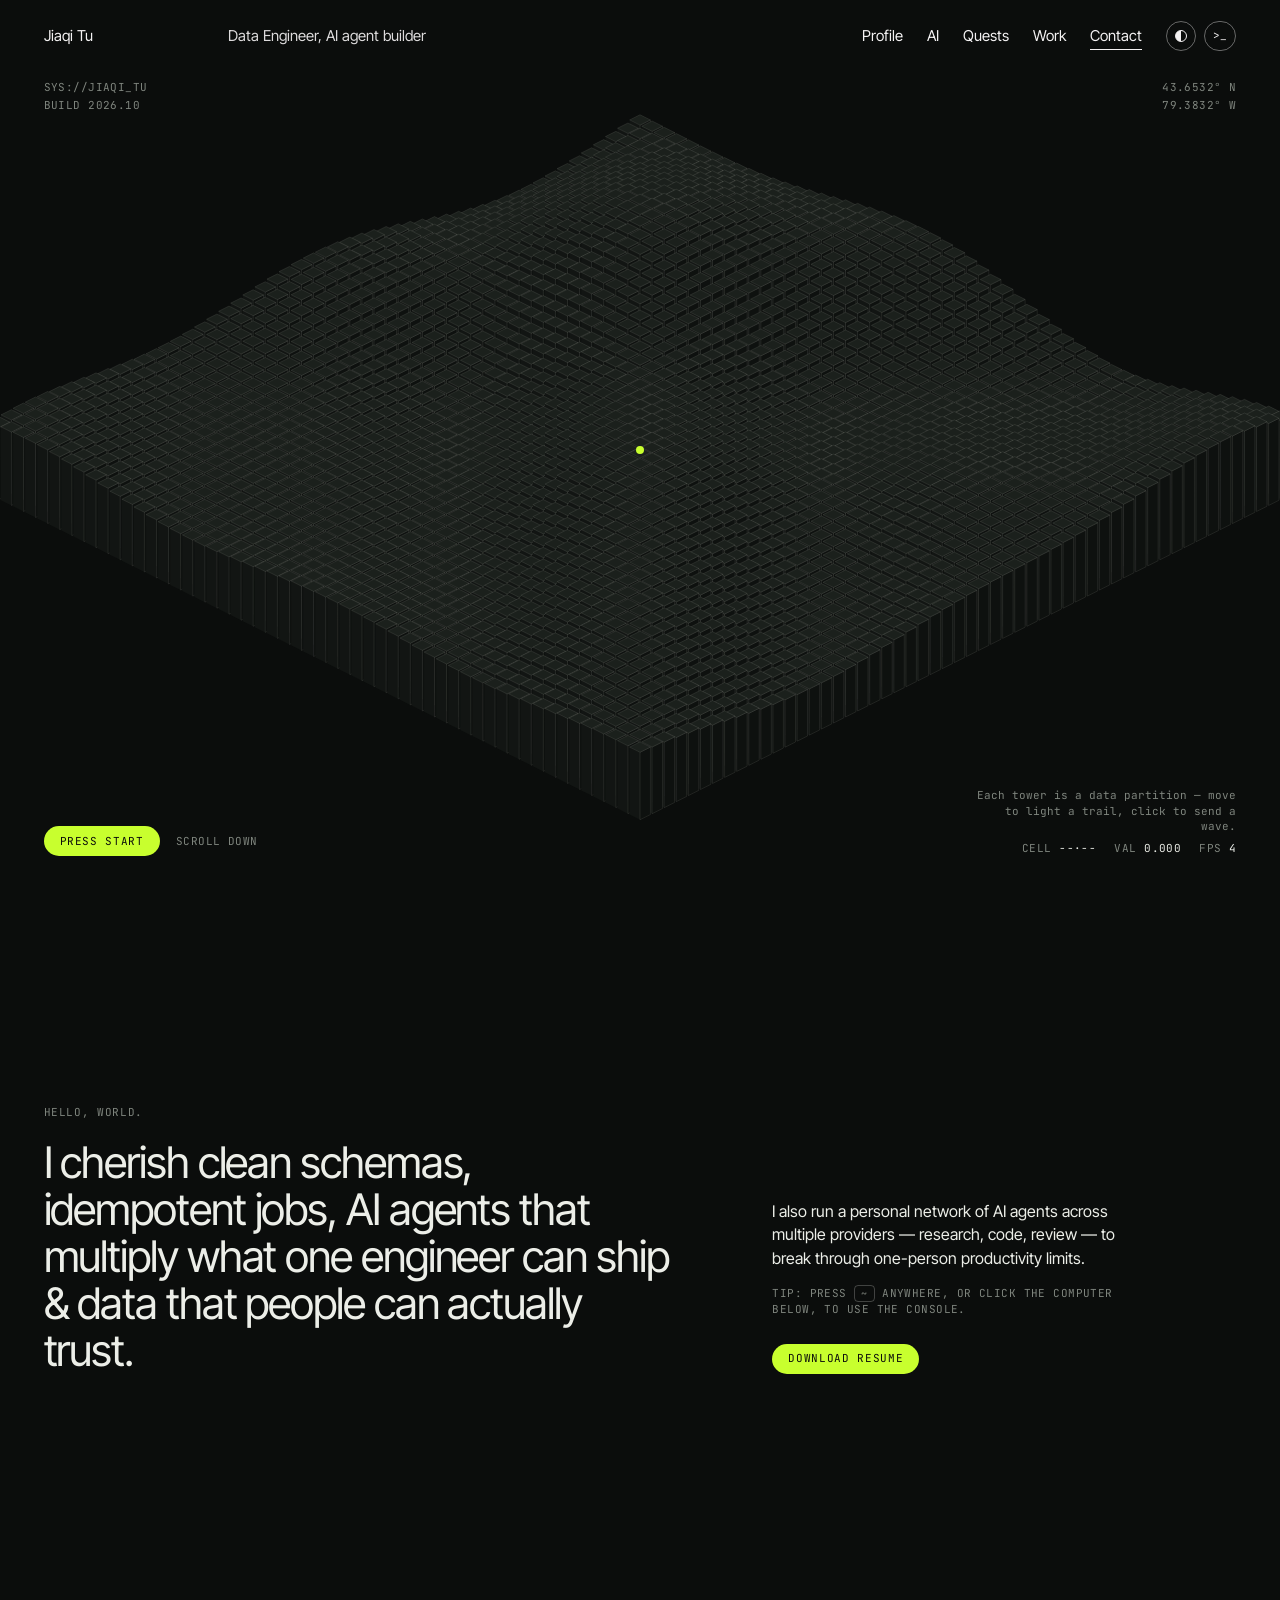
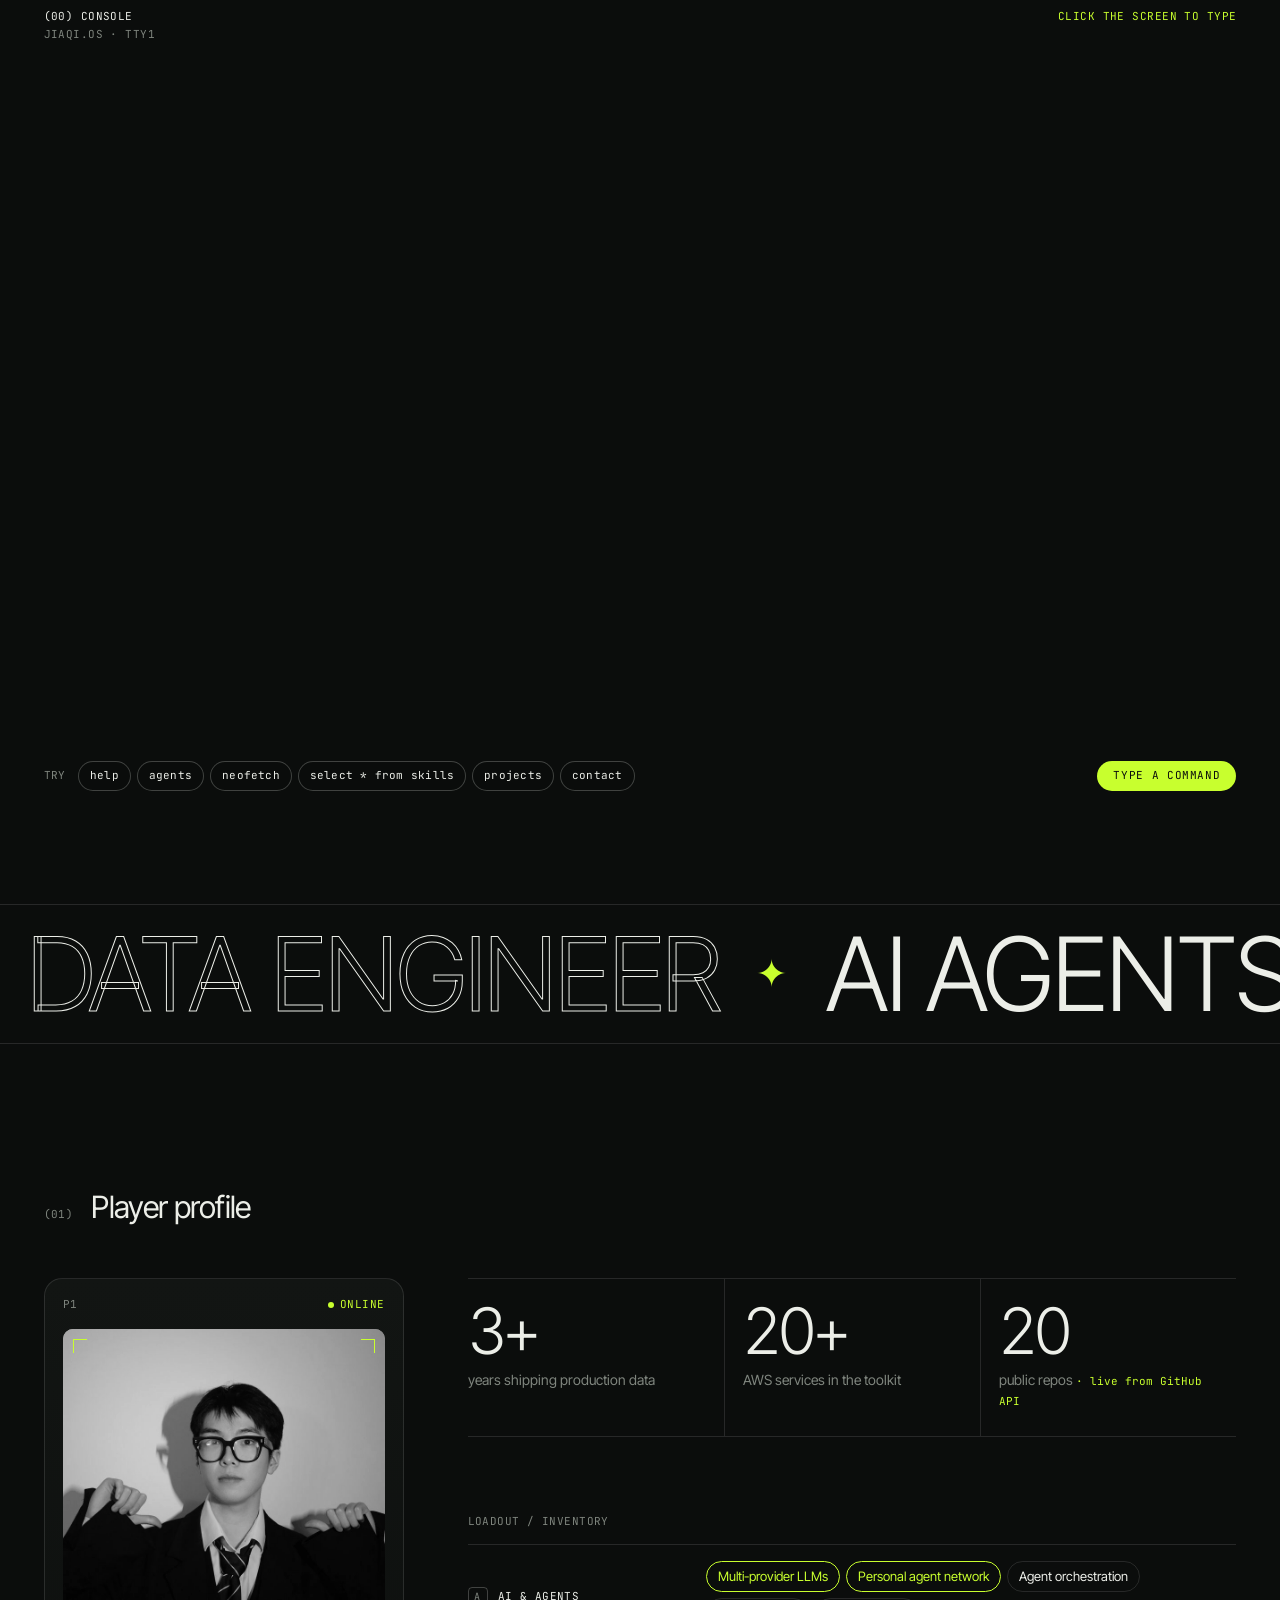
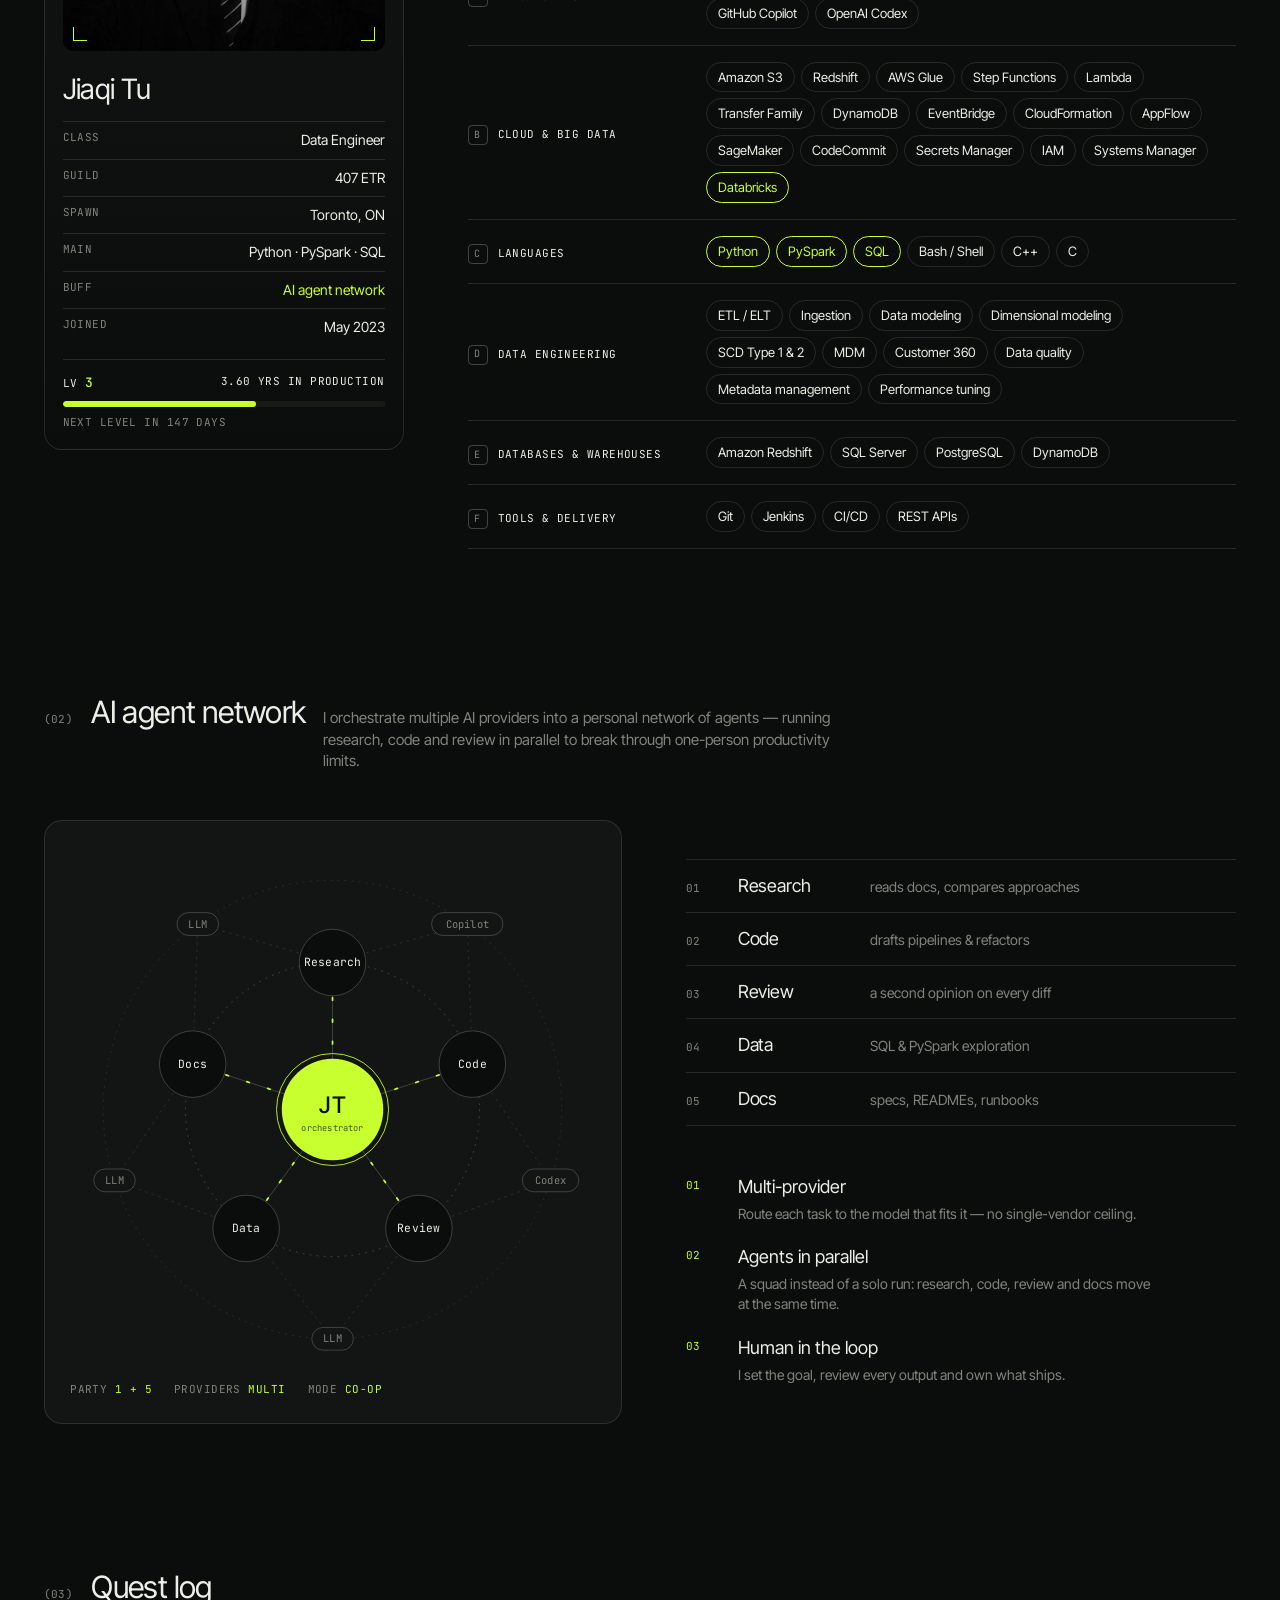
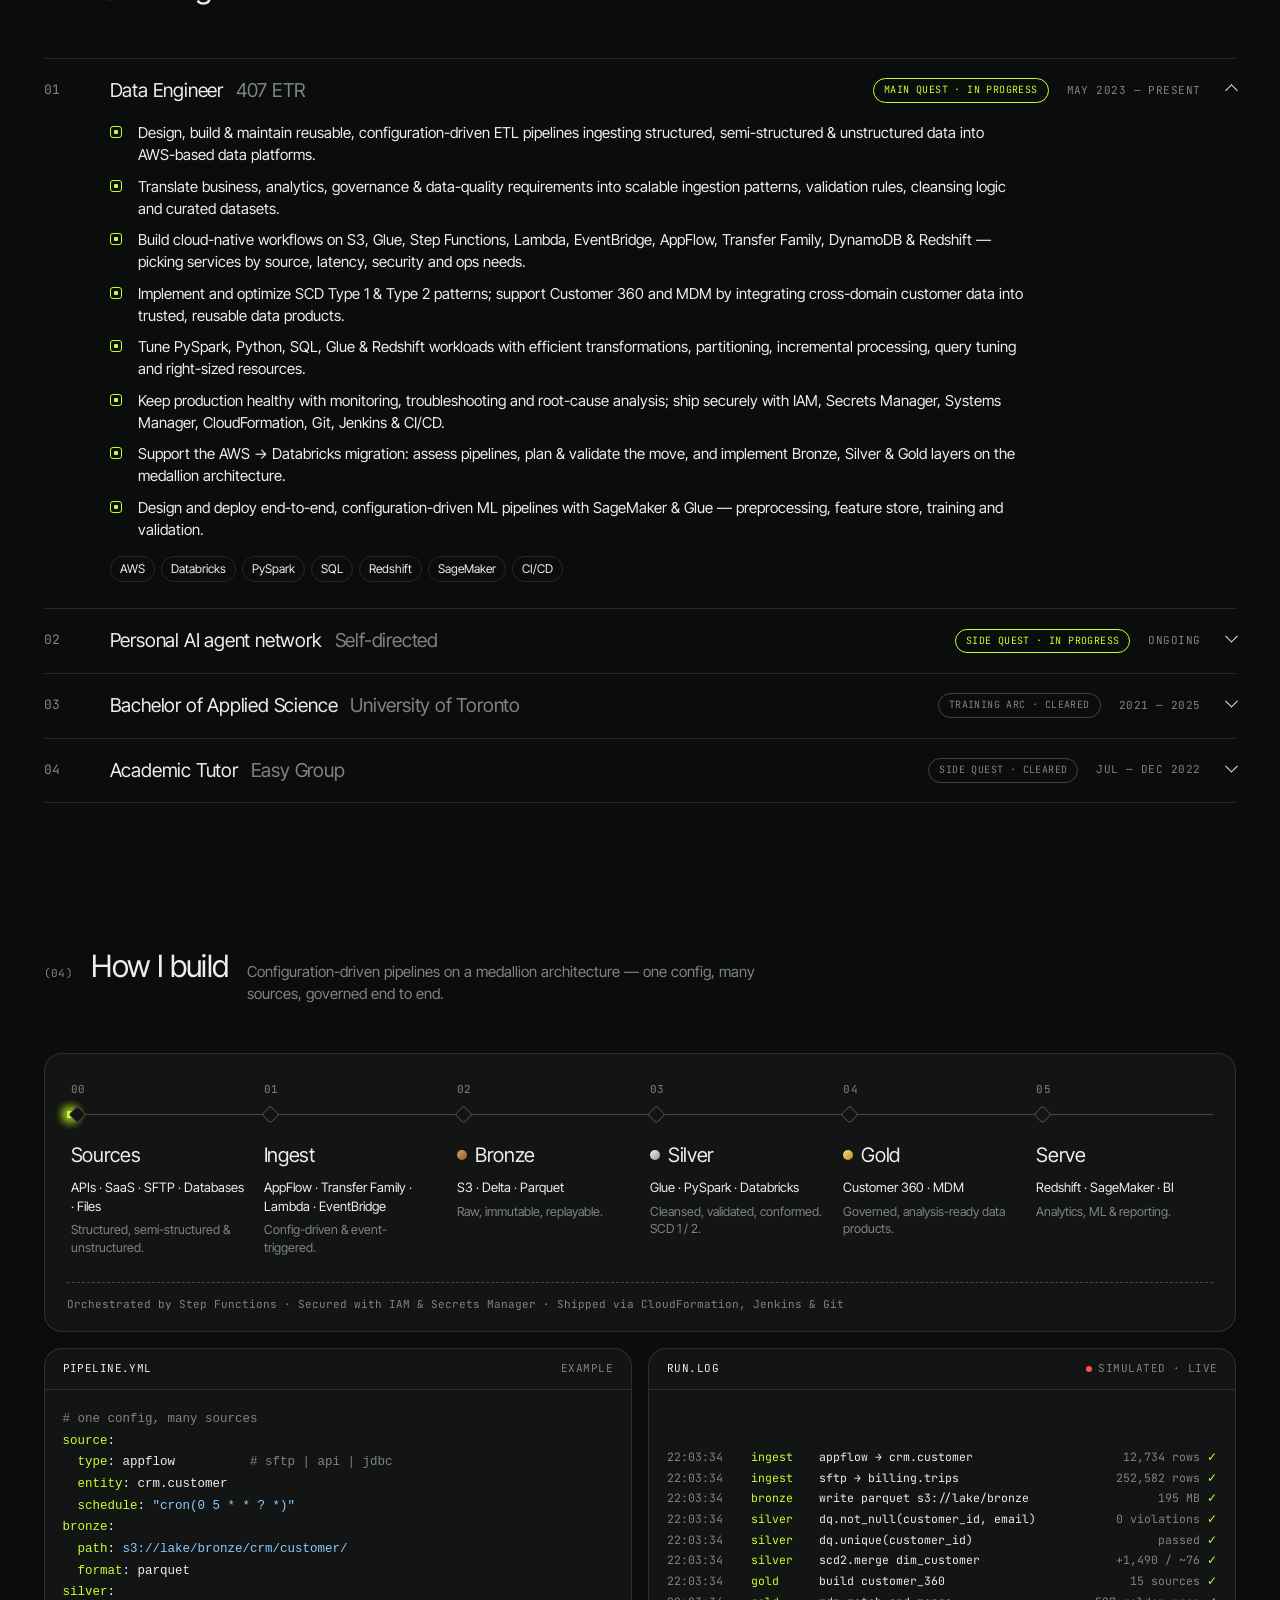
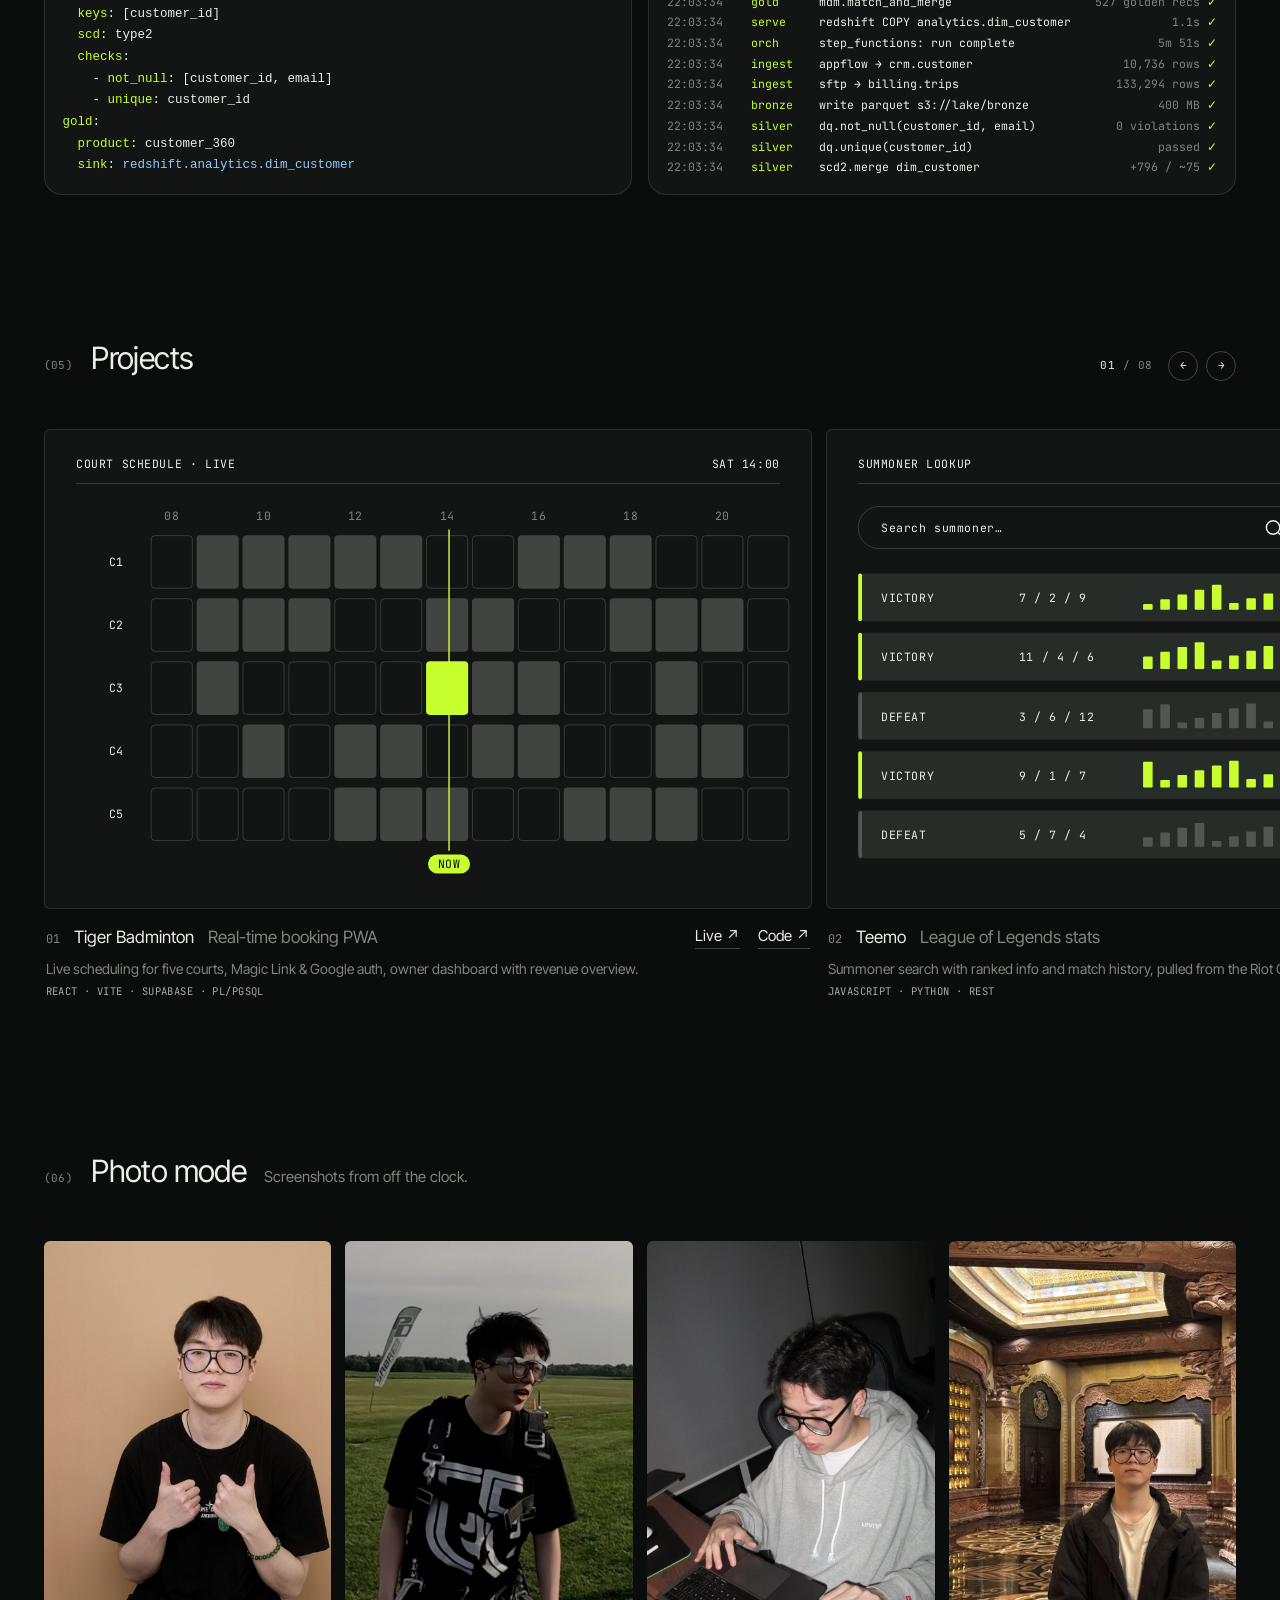
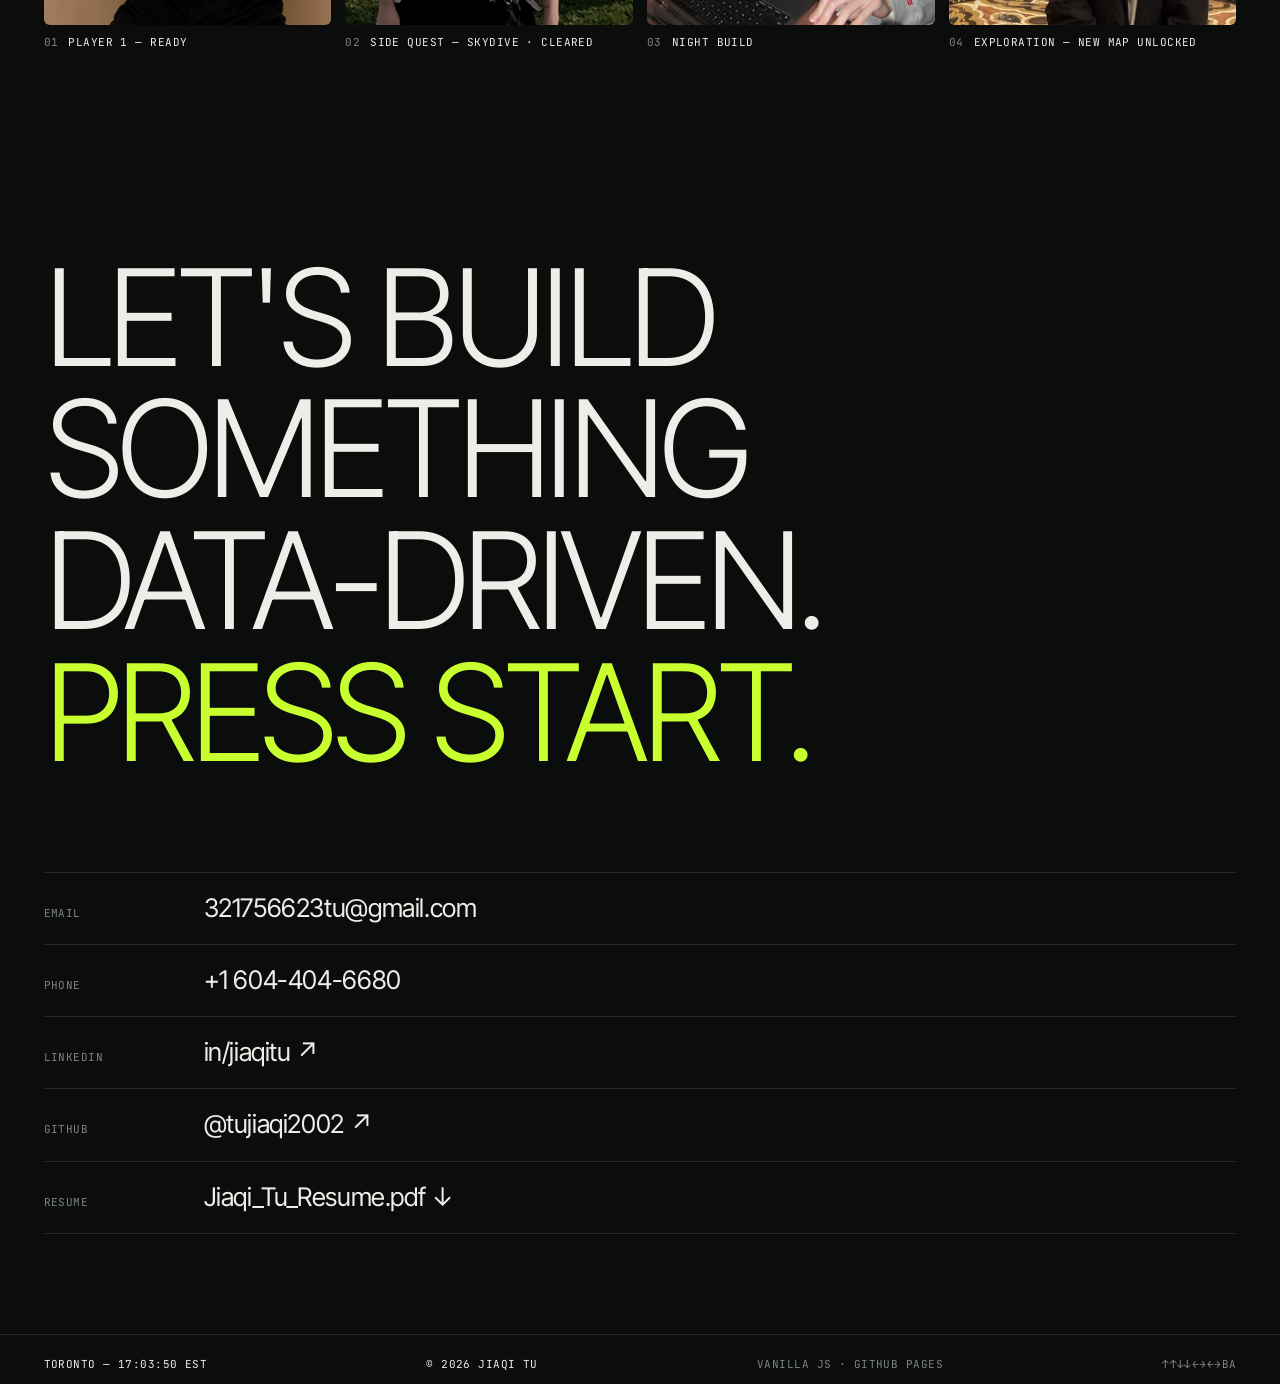
==== commit 0be86bc7: "Intro sticky note on the left of the CRT, click to zoom in and read Replaces the tent card on the ri" ====
--- a/index.html
+++ b/index.html
@@ -24,7 +24,7 @@
   <link rel="preconnect" href="https://fonts.googleapis.com" />
   <link rel="preconnect" href="https://fonts.gstatic.com" crossorigin />
   <link href="https://fonts.googleapis.com/css2?family=Inter+Tight:wght@300;400;500;600&family=JetBrains+Mono:wght@400;500&display=swap" rel="stylesheet" />
-  <link rel="stylesheet" href="assets/css/style.css?v=202610151520" />
+  <link rel="stylesheet" href="assets/css/style.css?v=202610151539" />
 </head>
 <body>
   <a class="skip" href="#main">Skip to content</a>
@@ -100,7 +100,7 @@
       </div>
       <div class="intro__small" data-reveal>
         <p class="intro__hi">Hi there, it looks like you've spawned in my corner of the internet.</p>
-        <p>I'm Jiaqi, a Toronto-based data engineer at 407 ETR, turning messy multi-source data into governed, analysis-ready data products on AWS &amp; Databricks. Whether you're hiring, building, or just wandered in — welcome.</p>
+        <p class="intro__me">I'm Jiaqi, a Toronto-based data engineer at 407 ETR, turning messy multi-source data into governed, analysis-ready data products on AWS &amp; Databricks. Whether you're hiring, building, or just wandered in — welcome.</p>
         <p>I also run a personal network of AI agents across multiple providers — research, code, review — to break through one-person productivity limits.</p>
         <p class="mono muted small">Tip: press <kbd>~</kbd> anywhere, or click the computer below, to use the console.</p>
         <a class="pill" href="assets/Jiaqi_Tu_Resume.pdf" target="_blank" rel="noopener">Download resume</a>
@@ -568,9 +568,9 @@
     <span class="muted konami-hint">↑↑↓↓←→←→BA</span>
   </footer>
 
-  <script src="assets/js/landscape.js?v=202610151520" defer></script>
-  <script src="assets/js/art.js?v=202610151520" defer></script>
-  <script src="assets/js/main.js?v=202610151520" defer></script>
-  <script type="module" src="assets/js/pc.js?v=202610151520"></script>
+  <script src="assets/js/landscape.js?v=202610151539" defer></script>
+  <script src="assets/js/art.js?v=202610151539" defer></script>
+  <script src="assets/js/main.js?v=202610151539" defer></script>
+  <script type="module" src="assets/js/pc.js?v=202610151539"></script>
 </body>
 </html>
--- a/assets/css/style.css
+++ b/assets/css/style.css
@@ -526,7 +526,7 @@
 .pc__flatscreen { display: block; width: 100%; height: auto; aspect-ratio: 4 / 3; border-radius: 14px; box-shadow: inset 0 0 0 6px #a69a83, 0 0 40px -6px rgba(200, 255, 46, 0.35); }
 
 @media (min-width: 901px) {
-  .has-pc3d .intro__hi { position: absolute; width: 1px; height: 1px; margin: -1px; padding: 0; overflow: hidden; clip: rect(0 0 0 0); white-space: nowrap; border: 0; }
+  .has-pc3d .intro__hi, .has-pc3d .intro__me { position: absolute; width: 1px; height: 1px; margin: -1px; padding: 0; overflow: hidden; clip: rect(0 0 0 0); white-space: nowrap; border: 0; }
 }
 
 /* ---------- AI agent network ---------- */
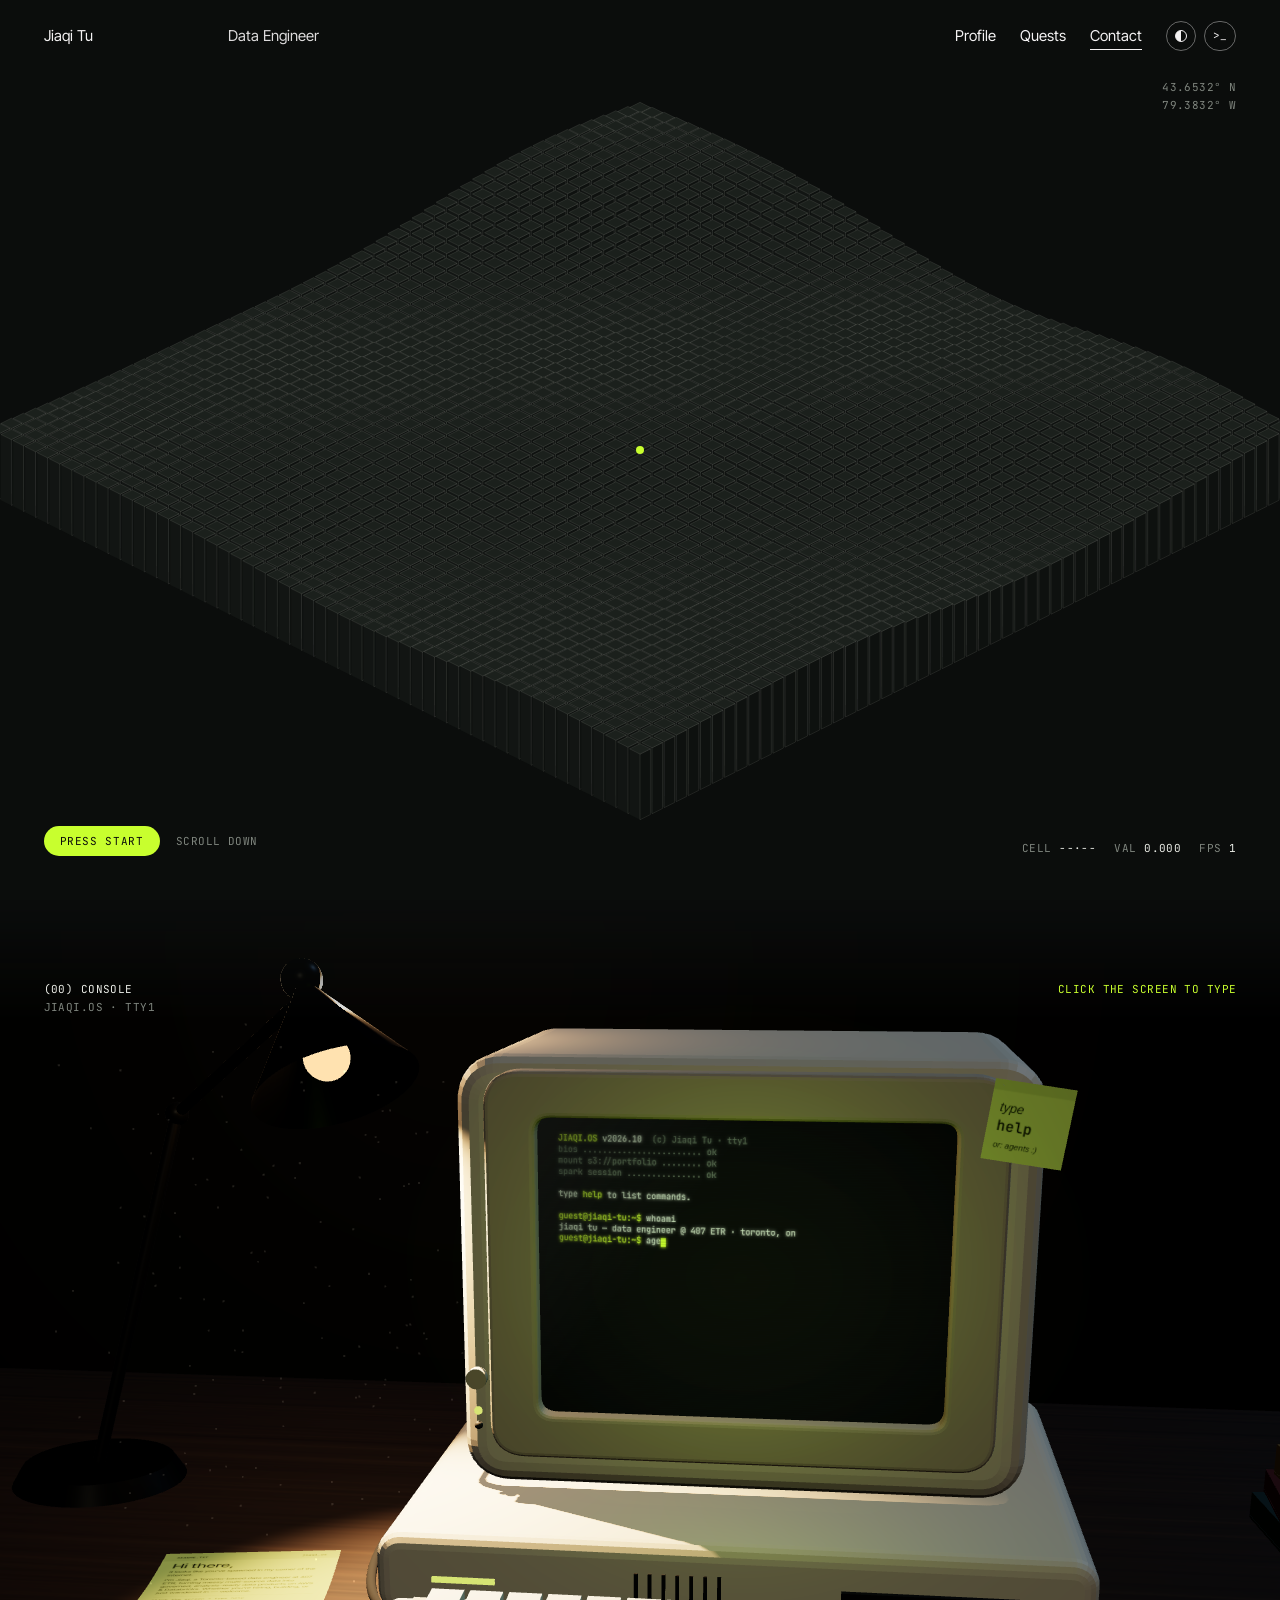
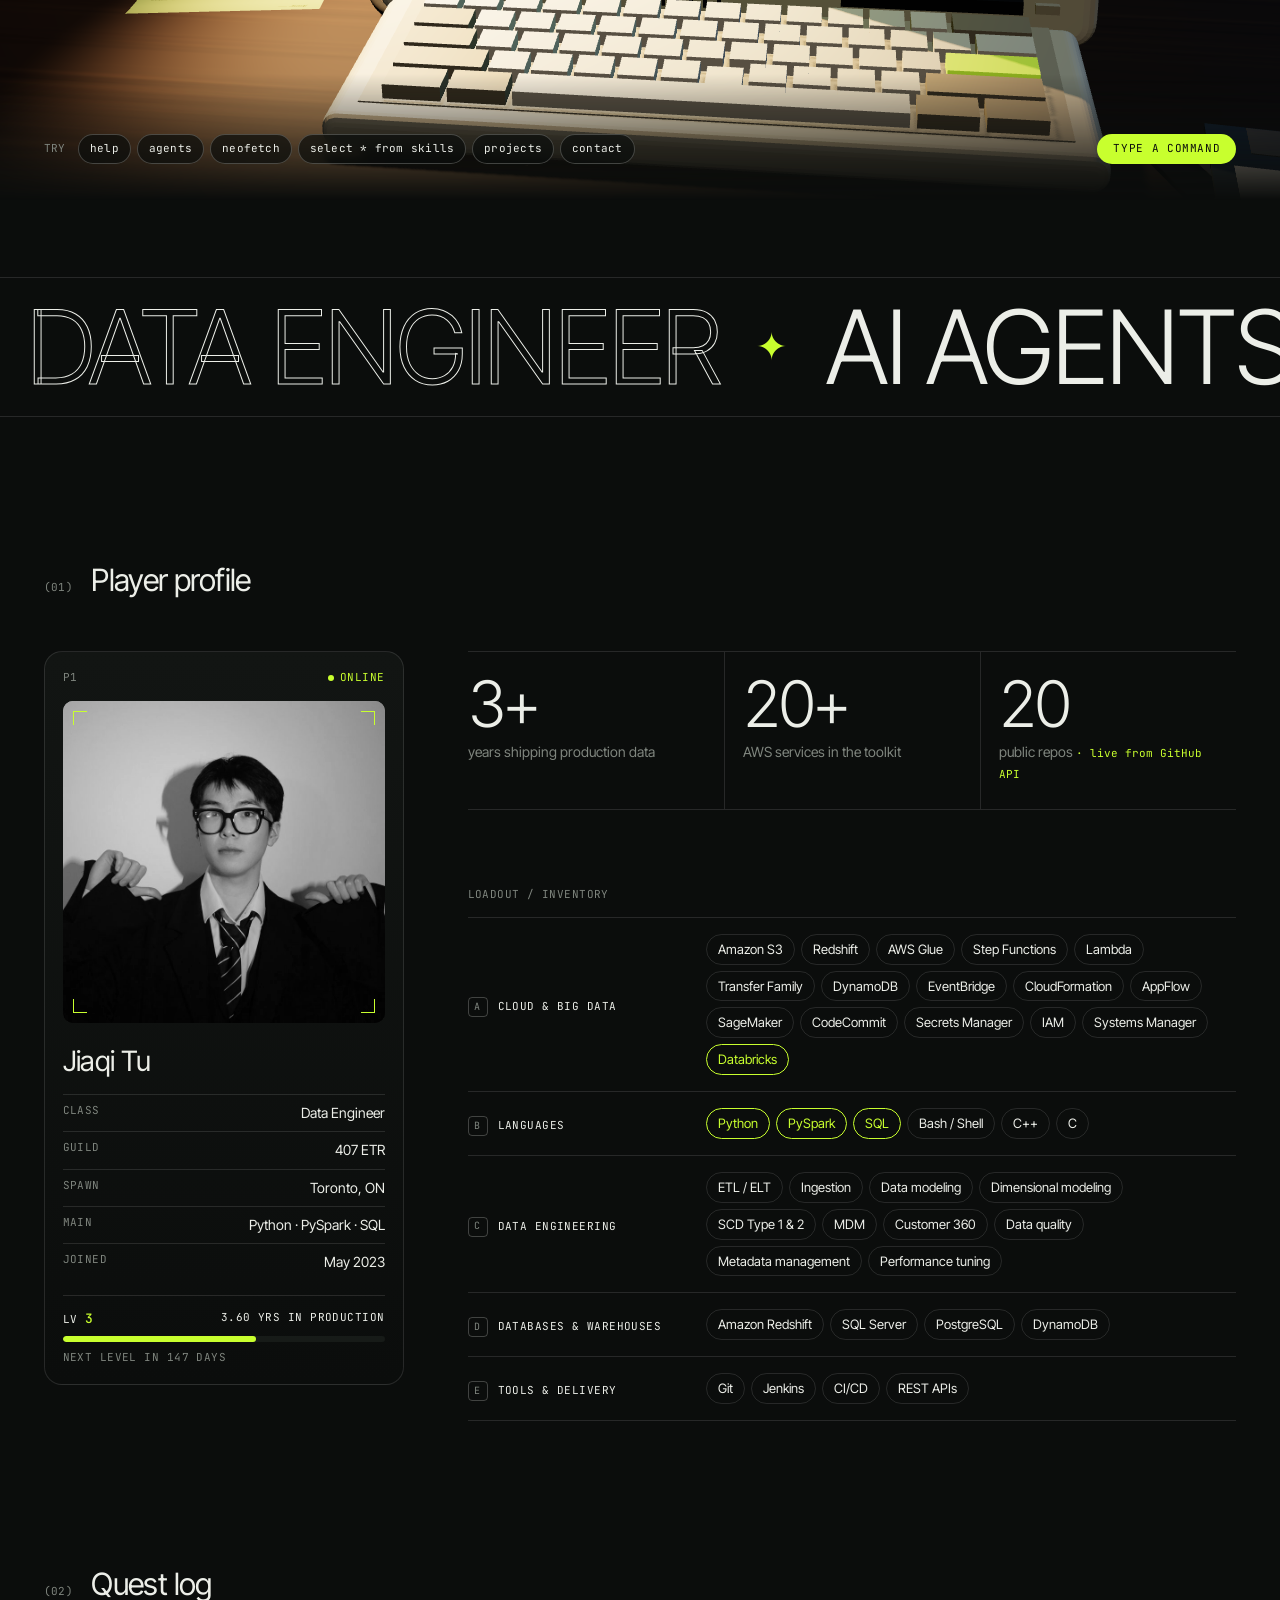
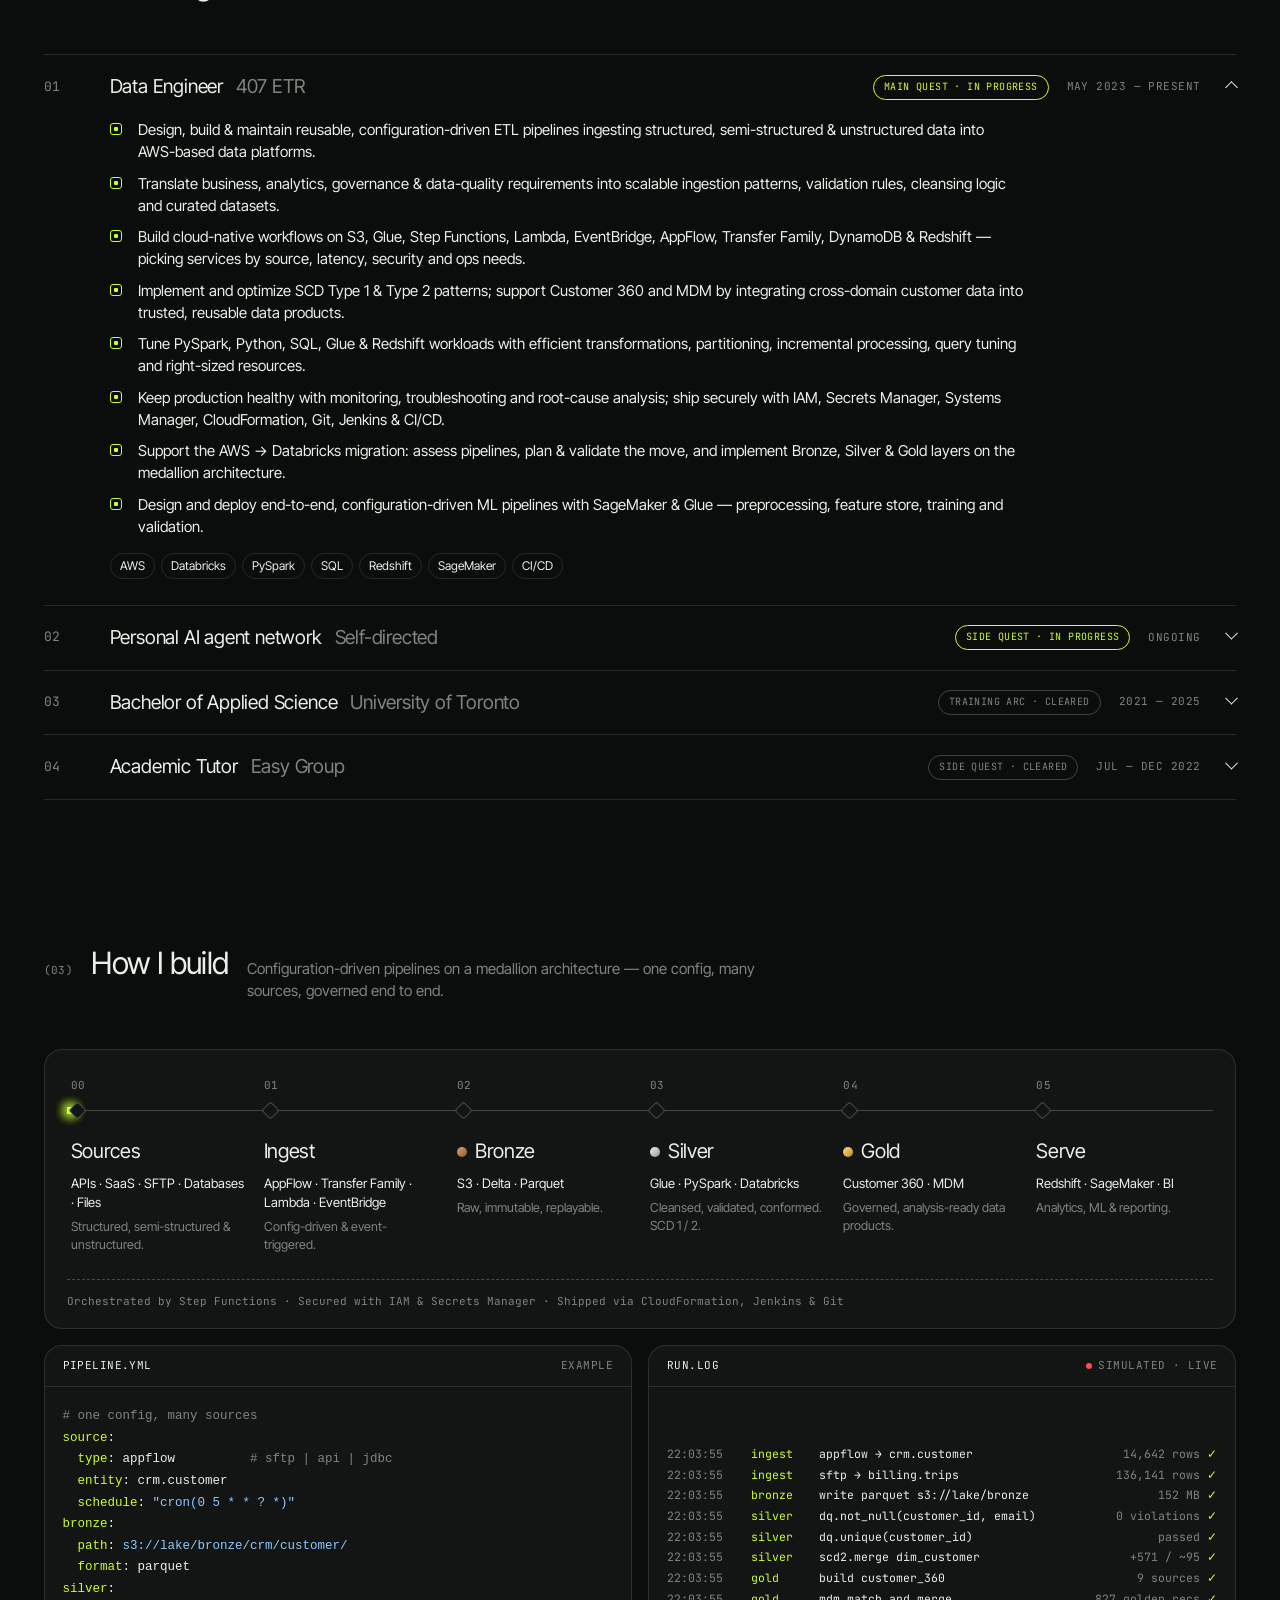
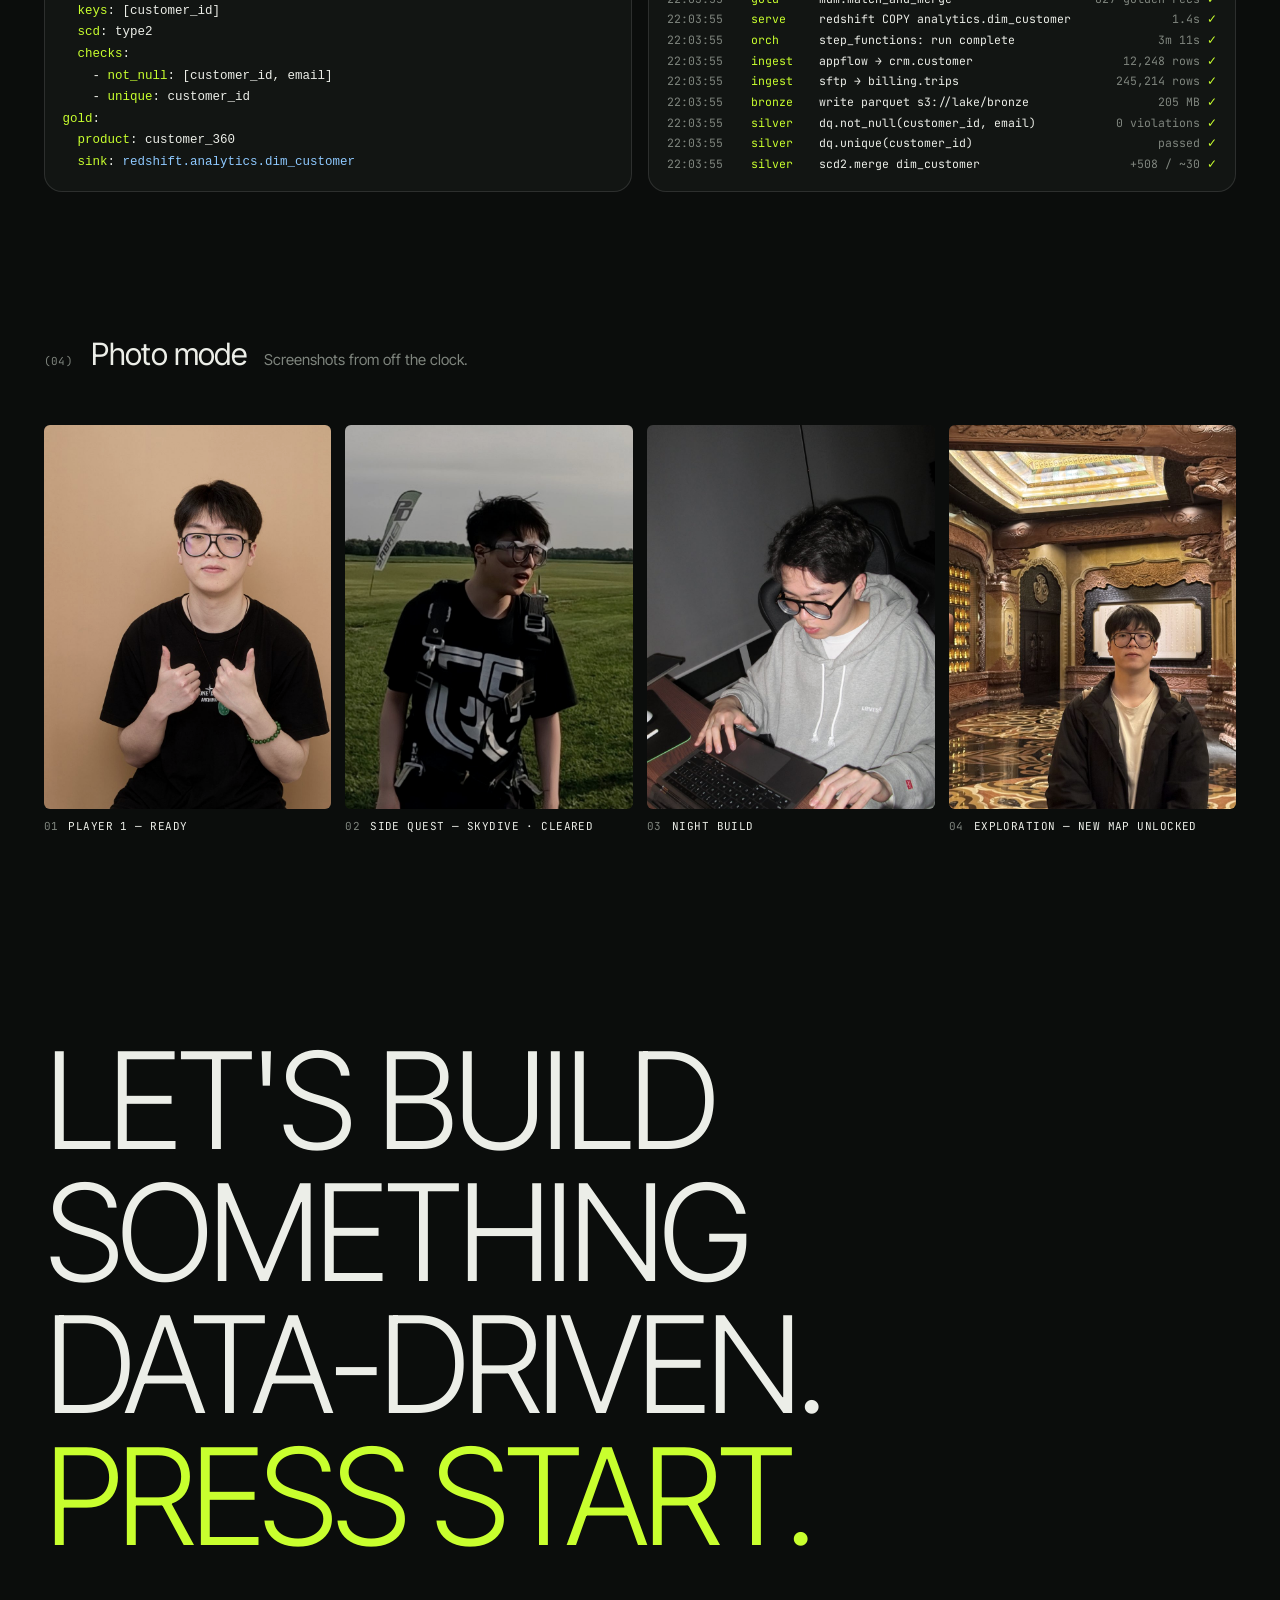
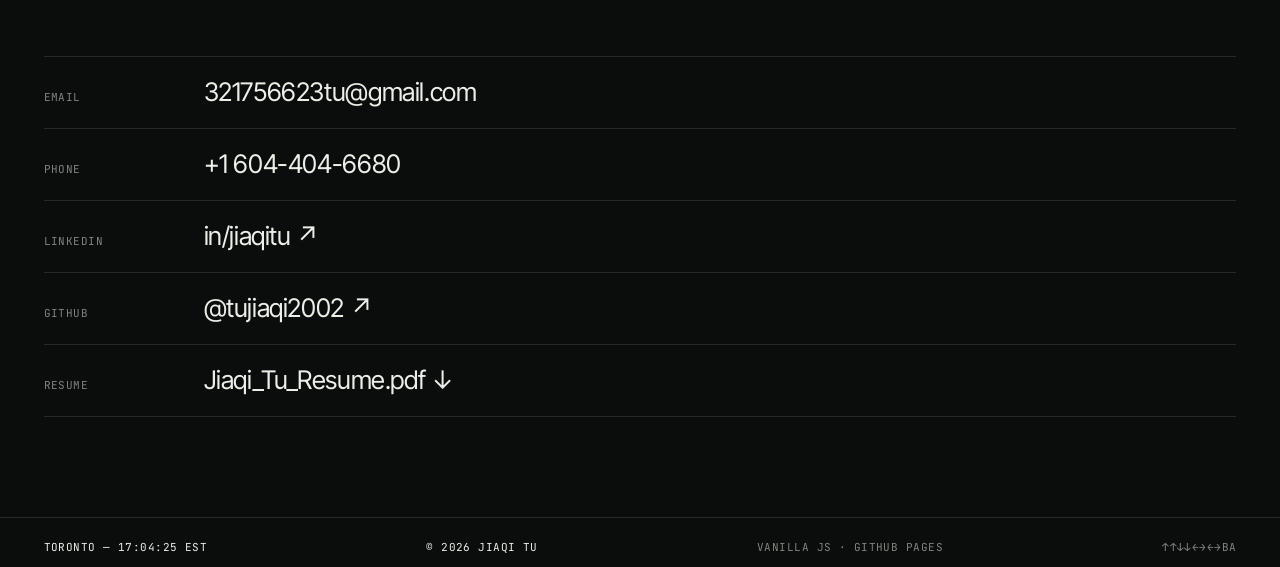
==== commit e5fa7131: "Desk sticky note in the lamp light; remove intro, AI and projects sections - Intro sticky note now l" ====
--- a/index.html
+++ b/index.html
@@ -24,7 +24,7 @@
   <link rel="preconnect" href="https://fonts.googleapis.com" />
   <link rel="preconnect" href="https://fonts.gstatic.com" crossorigin />
   <link href="https://fonts.googleapis.com/css2?family=Inter+Tight:wght@300;400;500;600&family=JetBrains+Mono:wght@400;500&display=swap" rel="stylesheet" />
-  <link rel="stylesheet" href="assets/css/style.css?v=202610151539" />
+  <link rel="stylesheet" href="assets/css/style.css?v=202610151558" />
 </head>
 <body>
   <a class="skip" href="#main">Skip to content</a>
@@ -47,12 +47,10 @@
 
   <header class="site-header">
     <a class="brand" href="#top">Jiaqi Tu</a>
-    <p class="role">Data Engineer, AI agent builder</p>
+    <p class="role">Data Engineer</p>
     <nav class="nav" aria-label="Primary">
       <a href="#profile">Profile</a>
-      <a href="#ai">AI</a>
       <a href="#quests">Quests</a>
-      <a href="#work">Work</a>
       <a href="#contact">Contact</a>
     </nav>
     <div class="header-actions">
@@ -68,10 +66,6 @@
     <section class="hero" id="top" aria-label="Intro">
       <canvas id="landscape" aria-hidden="true"></canvas>
 
-      <div class="hud hud--tl mono" aria-hidden="true">
-        <span>SYS://JIAQI_TU</span>
-        <span>BUILD 2026.10</span>
-      </div>
       <div class="hud hud--tr mono" aria-hidden="true">
         <span>43.6532° N</span>
         <span>79.3832° W</span>
@@ -81,29 +75,13 @@
         <span>VAL <b data-hud="val">0.000</b></span>
         <span>FPS <b data-hud="fps">--</b></span>
       </div>
-      <p class="hud hud--hint mono" aria-hidden="true">Each tower is a data partition — move to light a trail, click to send a wave.</p>
 
       <h1 class="sr-only">Jiaqi Tu — Data Engineer</h1>
       <div class="hero__copy">
         <div class="hero__cta">
-          <a class="pill" href="#intro">Press start</a>
+          <a class="pill" href="#console">Press start</a>
           <span class="mono muted">Scroll down</span>
         </div>
-      </div>
-    </section>
-
-    <!-- INTRO -->
-    <section class="intro" id="intro">
-      <div class="intro__big" data-reveal>
-        <p class="intro__hello">Hello, world.</p>
-        <p class="intro__lead">I cherish clean schemas, idempotent jobs, AI agents that multiply what one engineer can ship &amp; data that people can actually trust.</p>
-      </div>
-      <div class="intro__small" data-reveal>
-        <p class="intro__hi">Hi there, it looks like you've spawned in my corner of the internet.</p>
-        <p class="intro__me">I'm Jiaqi, a Toronto-based data engineer at 407 ETR, turning messy multi-source data into governed, analysis-ready data products on AWS &amp; Databricks. Whether you're hiring, building, or just wandered in — welcome.</p>
-        <p>I also run a personal network of AI agents across multiple providers — research, code, review — to break through one-person productivity limits.</p>
-        <p class="mono muted small">Tip: press <kbd>~</kbd> anywhere, or click the computer below, to use the console.</p>
-        <a class="pill" href="assets/Jiaqi_Tu_Resume.pdf" target="_blank" rel="noopener">Download resume</a>
       </div>
     </section>
 
@@ -127,6 +105,10 @@
         </div>
         <button class="pill" type="button" data-pc-focus>Type a command</button>
       </div>
+      <div class="sr-only" data-pc-note>
+        <p>Hi there, it looks like you've spawned in my corner of the internet.</p>
+        <p data-pc-note-body>I'm Jiaqi, a Toronto-based data engineer at 407 ETR, turning messy multi-source data into governed, analysis-ready data products on AWS &amp; Databricks. Whether you're hiring, building, or just wandered in — welcome.</p>
+      </div>
       <input class="pc__input" data-pc-input type="text" aria-label="Terminal command" autocomplete="off" autocorrect="off" autocapitalize="off" spellcheck="false" enterkeyhint="send" />
       <div class="sr-only" aria-live="polite" data-pc-live></div>
     </section>
@@ -163,7 +145,6 @@
             <div><dt>Guild</dt><dd>407 ETR</dd></div>
             <div><dt>Spawn</dt><dd>Toronto, ON</dd></div>
             <div><dt>Main</dt><dd>Python · PySpark · SQL</dd></div>
-            <div><dt>Buff</dt><dd class="accent">AI agent network</dd></div>
             <div><dt>Joined</dt><dd>May 2023</dd></div>
           </dl>
           <div class="xp">
@@ -183,37 +164,31 @@
           <div class="loadout" data-reveal>
             <p class="loadout__title mono">Loadout / Inventory</p>
             <div class="slot">
-              <p class="slot__name mono"><span>A</span>AI &amp; Agents</p>
-              <ul class="chips">
-                <li class="is-hot">Multi-provider LLMs</li><li class="is-hot">Personal agent network</li><li>Agent orchestration</li><li>GitHub Copilot</li><li>OpenAI Codex</li>
-              </ul>
-            </div>
-            <div class="slot">
-              <p class="slot__name mono"><span>B</span>Cloud &amp; Big Data</p>
+              <p class="slot__name mono"><span>A</span>Cloud &amp; Big Data</p>
               <ul class="chips">
                 <li>Amazon S3</li><li>Redshift</li><li>AWS Glue</li><li>Step Functions</li><li>Lambda</li><li>Transfer Family</li><li>DynamoDB</li><li>EventBridge</li><li>CloudFormation</li><li>AppFlow</li><li>SageMaker</li><li>CodeCommit</li><li>Secrets Manager</li><li>IAM</li><li>Systems Manager</li><li class="is-hot">Databricks</li>
               </ul>
             </div>
             <div class="slot">
-              <p class="slot__name mono"><span>C</span>Languages</p>
+              <p class="slot__name mono"><span>B</span>Languages</p>
               <ul class="chips">
                 <li class="is-hot">Python</li><li class="is-hot">PySpark</li><li class="is-hot">SQL</li><li>Bash / Shell</li><li>C++</li><li>C</li>
               </ul>
             </div>
             <div class="slot">
-              <p class="slot__name mono"><span>D</span>Data Engineering</p>
+              <p class="slot__name mono"><span>C</span>Data Engineering</p>
               <ul class="chips">
                 <li>ETL / ELT</li><li>Ingestion</li><li>Data modeling</li><li>Dimensional modeling</li><li>SCD Type 1 &amp; 2</li><li>MDM</li><li>Customer 360</li><li>Data quality</li><li>Metadata management</li><li>Performance tuning</li>
               </ul>
             </div>
             <div class="slot">
-              <p class="slot__name mono"><span>E</span>Databases &amp; Warehouses</p>
+              <p class="slot__name mono"><span>D</span>Databases &amp; Warehouses</p>
               <ul class="chips">
                 <li>Amazon Redshift</li><li>SQL Server</li><li>PostgreSQL</li><li>DynamoDB</li>
               </ul>
             </div>
             <div class="slot">
-              <p class="slot__name mono"><span>F</span>Tools &amp; Delivery</p>
+              <p class="slot__name mono"><span>E</span>Tools &amp; Delivery</p>
               <ul class="chips">
                 <li>Git</li><li>Jenkins</li><li>CI/CD</li><li>REST APIs</li>
               </ul>
@@ -223,45 +198,10 @@
       </div>
     </section>
 
-    <!-- AI -->
-    <section class="section" id="ai">
-      <header class="section__head" data-reveal>
-        <span class="section__idx mono">(02)</span>
-        <h2>AI agent network</h2>
-        <p class="section__sub">I orchestrate multiple AI providers into a personal network of agents — running research, code and review in parallel to break through one-person productivity limits.</p>
-      </header>
-
-      <div class="ai">
-        <figure class="ai__net" data-reveal>
-          <div class="ai__svg" data-ai-net></div>
-          <figcaption class="ai__hud mono">
-            <span>Party <b>1 + 5</b></span>
-            <span>Providers <b>multi</b></span>
-            <span>Mode <b>co-op</b></span>
-          </figcaption>
-        </figure>
-
-        <div class="ai__side">
-          <ol class="ai__agents" data-reveal>
-            <li><b>Research</b><span>reads docs, compares approaches</span></li>
-            <li><b>Code</b><span>drafts pipelines &amp; refactors</span></li>
-            <li><b>Review</b><span>a second opinion on every diff</span></li>
-            <li><b>Data</b><span>SQL &amp; PySpark exploration</span></li>
-            <li><b>Docs</b><span>specs, READMEs, runbooks</span></li>
-          </ol>
-          <ul class="ai__rules" data-reveal>
-            <li><span class="mono">01</span><div><b>Multi-provider</b><p>Route each task to the model that fits it — no single-vendor ceiling.</p></div></li>
-            <li><span class="mono">02</span><div><b>Agents in parallel</b><p>A squad instead of a solo run: research, code, review and docs move at the same time.</p></div></li>
-            <li><span class="mono">03</span><div><b>Human in the loop</b><p>I set the goal, review every output and own what ships.</p></div></li>
-          </ul>
-        </div>
-      </div>
-    </section>
-
     <!-- QUESTS -->
     <section class="section" id="quests">
       <header class="section__head" data-reveal>
-        <span class="section__idx mono">(03)</span>
+        <span class="section__idx mono">(02)</span>
         <h2>Quest log</h2>
       </header>
 
@@ -349,7 +289,7 @@
     <!-- PIPELINE -->
     <section class="section" id="pipeline">
       <header class="section__head" data-reveal>
-        <span class="section__idx mono">(04)</span>
+        <span class="section__idx mono">(03)</span>
         <h2>How I build</h2>
         <p class="section__sub">Configuration-driven pipelines on a medallion architecture — one config, many sources, governed end to end.</p>
       </header>
@@ -428,97 +368,10 @@
       </div>
     </section>
 
-    <!-- WORK -->
-    <section class="section section--flush" id="work">
-      <header class="section__head" data-reveal>
-        <span class="section__idx mono">(05)</span>
-        <h2>Projects</h2>
-        <div class="carousel-ctrl mono">
-          <span><b data-slide-now>01</b> / <span data-slide-total>08</span></span>
-          <button type="button" class="icon-btn" data-slide="-1" aria-label="Previous project">←</button>
-          <button type="button" class="icon-btn" data-slide="1" aria-label="Next project">→</button>
-        </div>
-      </header>
-
-      <div class="carousel" data-carousel data-cursor="Drag" tabindex="0" aria-label="Projects, scroll horizontally">
-        <article class="slide">
-          <div class="art" data-art="badminton"></div>
-          <div class="slide__cap">
-            <p><span class="mono">01</span> Tiger Badminton <em>Real-time booking PWA</em></p>
-            <p class="slide__links"><a href="https://tujiaqi2002.github.io/badminton/" target="_blank" rel="noopener">Live ↗</a><a href="https://github.com/tujiaqi2002/badminton" target="_blank" rel="noopener">Code ↗</a></p>
-            <p class="slide__meta">Live scheduling for five courts, Magic Link &amp; Google auth, owner dashboard with revenue overview.<br /><span class="mono">React · Vite · Supabase · PL/pgSQL</span></p>
-          </div>
-        </article>
-
-        <article class="slide">
-          <div class="art" data-art="teemo"></div>
-          <div class="slide__cap">
-            <p><span class="mono">02</span> Teemo <em>League of Legends stats</em></p>
-            <p class="slide__links"><a href="https://tujiaqi2002.github.io/Teemo/" target="_blank" rel="noopener">Live ↗</a><a href="https://github.com/tujiaqi2002/Teemo" target="_blank" rel="noopener">Code ↗</a></p>
-            <p class="slide__meta">Summoner search with ranked info and match history, pulled from the Riot Games API.<br /><span class="mono">JavaScript · Python · REST</span></p>
-          </div>
-        </article>
-
-        <article class="slide">
-          <div class="art" data-art="traffic"></div>
-          <div class="slide__cap">
-            <p><span class="mono">03</span> Traffic Light Optimizer <em>Simulation</em></p>
-            <p class="slide__links"><a href="https://github.com/tujiaqi2002/traffic_light_optimizer" target="_blank" rel="noopener">Code ↗</a></p>
-            <p class="slide__meta">An intersection simulator with a Python back end for experimenting with signal timing.<br /><span class="mono">Python · Jupyter</span></p>
-          </div>
-        </article>
-
-        <article class="slide">
-          <div class="art" data-art="klotski"></div>
-          <div class="slide__cap">
-            <p><span class="mono">04</span> Klotski · 华容道 <em>Puzzle game</em></p>
-            <p class="slide__links"><a href="https://github.com/tujiaqi2002/klotski_Hua-Rong-Dao" target="_blank" rel="noopener">Code ↗</a></p>
-            <p class="slide__meta">After writing an A* / DFS solver for CSC384, I built the playable web version I couldn't find online.<br /><span class="mono">JavaScript · Sass</span></p>
-          </div>
-        </article>
-
-        <article class="slide">
-          <div class="art" data-art="palette"></div>
-          <div class="slide__cap">
-            <p><span class="mono">05</span> 偏色 · Color Picker <em>Palette tool</em></p>
-            <p class="slide__links"><a href="https://tujiaqi2002.github.io/color_picker/" target="_blank" rel="noopener">Live ↗</a><a href="https://github.com/tujiaqi2002/color_picker" target="_blank" rel="noopener">Code ↗</a></p>
-            <p class="slide__meta">Pick a base color, a swatch count and a hue offset — get a palette. Zero build step.<br /><span class="mono">JavaScript · CSS</span></p>
-          </div>
-        </article>
-
-        <article class="slide">
-          <div class="art" data-art="g2048"></div>
-          <div class="slide__cap">
-            <p><span class="mono">06</span> 2048 <em>Arcade</em></p>
-            <p class="slide__links"><a href="https://tujiaqi2002.github.io/2048/" target="_blank" rel="noopener">Play ↗</a><a href="https://github.com/tujiaqi2002/2048" target="_blank" rel="noopener">Code ↗</a></p>
-            <p class="slide__meta">The classic sliding-tile game. See if you can get 2048.<br /><span class="mono">JavaScript · Sass</span></p>
-          </div>
-        </article>
-
-        <article class="slide">
-          <div class="art" data-art="snake"></div>
-          <div class="slide__cap">
-            <p><span class="mono">07</span> Snake <em>Arcade</em></p>
-            <p class="slide__links"><a href="https://tujiaqi2002.github.io/Snake/" target="_blank" rel="noopener">Play ↗</a><a href="https://github.com/tujiaqi2002/Snake" target="_blank" rel="noopener">Code ↗</a></p>
-            <p class="slide__meta">Canvas Snake in vanilla JS. Have fun.<br /><span class="mono">JavaScript · Canvas</span></p>
-          </div>
-        </article>
-
-        <article class="slide">
-          <div class="art" data-art="take"></div>
-          <div class="slide__cap">
-            <p><span class="mono">08</span> Take <em>2D shooter · Team of 3</em></p>
-            <p class="slide__links"><a href="https://github.com/tujiaqi2002/Take" target="_blank" rel="noopener">Code ↗</a></p>
-            <p class="slide__meta">biu! biu! biu! A browser shooter with its own entity &amp; collision system.<br /><span class="mono">JavaScript · Canvas</span></p>
-          </div>
-        </article>
-      </div>
-    </section>
-
     <!-- PHOTO MODE -->
     <section class="section" id="photos">
       <header class="section__head" data-reveal>
-        <span class="section__idx mono">(06)</span>
+        <span class="section__idx mono">(04)</span>
         <h2>Photo mode</h2>
         <p class="section__sub">Screenshots from off the clock.</p>
       </header>
@@ -568,9 +421,8 @@
     <span class="muted konami-hint">↑↑↓↓←→←→BA</span>
   </footer>
 
-  <script src="assets/js/landscape.js?v=202610151539" defer></script>
-  <script src="assets/js/art.js?v=202610151539" defer></script>
-  <script src="assets/js/main.js?v=202610151539" defer></script>
-  <script type="module" src="assets/js/pc.js?v=202610151539"></script>
+  <script src="assets/js/landscape.js?v=202610151558" defer></script>
+  <script src="assets/js/main.js?v=202610151558" defer></script>
+  <script type="module" src="assets/js/pc.js?v=202610151558"></script>
 </body>
 </html>
--- a/assets/css/style.css
+++ b/assets/css/style.css
@@ -210,10 +210,8 @@
 #landscape { position: absolute; inset: 0; width: 100%; height: 100%; display: block; cursor: crosshair; }
 .hud { position: absolute; z-index: 2; display: flex; gap: 18px; color: var(--muted); pointer-events: none; }
 .hud b { color: var(--ink); font-weight: 400; font-variant-numeric: tabular-nums; }
-.hud--tl { top: calc(var(--header-h) + 8px); left: var(--pad); flex-direction: column; gap: 2px; }
 .hud--tr { top: calc(var(--header-h) + 8px); right: var(--pad); flex-direction: column; gap: 2px; text-align: right; }
 .hud--br { bottom: var(--pad); right: var(--pad); }
-.hud--hint { bottom: calc(var(--pad) + 22px); right: var(--pad); max-width: 260px; text-align: right; text-transform: none; letter-spacing: 0; line-height: 1.4; }
 
 /* Line reveal */
 .hero__copy { position: absolute; z-index: 2; left: var(--pad); bottom: var(--pad); pointer-events: none; }
@@ -232,17 +230,6 @@
 [data-reveal].is-in:not(.hero__title):not(.outro__title) { opacity: 1; transform: none; }
 html:not(.js) [data-reveal] { opacity: 1 !important; transform: none !important; }
 html:not(.js) .line > span { transform: none; }
-
-/* ---------- Intro ---------- */
-.intro {
-  display: grid; grid-template-columns: 1.35fr 1fr; gap: clamp(32px, 8vw, 140px);
-  padding: clamp(110px, 16vw, 220px) var(--pad) clamp(90px, 12vw, 160px);
-  max-width: 1500px; margin: 0 auto;
-}
-.intro__hello { font-size: 15px; color: var(--muted); margin-bottom: 18px; font-family: var(--mono); text-transform: uppercase; font-size: 11px; letter-spacing: 0.06em; }
-.intro__lead { font-size: clamp(28px, 3.4vw, 50px); line-height: 1.08; letter-spacing: -0.025em; font-weight: 400; }
-.intro__small { align-self: end; display: grid; gap: 16px; max-width: 360px; font-size: 16px; }
-.intro__small .pill { justify-self: start; margin-top: 10px; }
 
 /* ---------- Marquee ---------- */
 .marquee { overflow: hidden; border-block: 1px solid var(--line); padding: 18px 0; user-select: none; }
@@ -254,8 +241,6 @@
 
 /* ---------- Sections ---------- */
 .section { padding: clamp(90px, 11vw, 160px) var(--pad) 0; max-width: 1500px; margin: 0 auto; }
-.section--flush { max-width: none; padding-left: 0; padding-right: 0; }
-.section--flush .section__head { padding: 0 var(--pad); max-width: 1500px; margin-left: auto; margin-right: auto; }
 .section__head { display: flex; align-items: baseline; flex-wrap: wrap; gap: 8px 18px; margin-bottom: clamp(28px, 4vw, 48px); }
 .section__head h2 { font-size: clamp(26px, 2.4vw, 34px); font-weight: 400; letter-spacing: -0.02em; }
 .section__idx { color: var(--muted); }
@@ -419,53 +404,6 @@
 .log li.ok span:nth-child(4)::after { content: " ✓"; color: var(--accent-text); }
 @keyframes logIn { from { opacity: 0; transform: translateY(8px); } }
 
-/* ---------- Carousel ---------- */
-.carousel-ctrl { margin-left: auto; display: flex; align-items: center; gap: 8px; }
-.carousel-ctrl > span { margin-right: 8px; color: var(--muted); }
-.carousel-ctrl b { color: var(--ink); font-weight: 400; }
-.carousel {
-  display: flex; gap: 14px;
-  overflow-x: auto; overscroll-behavior-x: contain;
-  scroll-snap-type: x mandatory; scroll-padding: 0 var(--pad);
-  padding: 0 var(--pad) 8px;
-  scrollbar-width: none;
-  cursor: grab;
-}
-.carousel::-webkit-scrollbar { display: none; }
-.carousel.is-dragging { scroll-snap-type: none; cursor: grabbing; }
-.carousel.is-dragging * { user-select: none; pointer-events: none; }
-.slide { flex: 0 0 min(60vw, 880px); scroll-snap-align: start; }
-.art {
-  position: relative; aspect-ratio: 16 / 10; border-radius: 6px; overflow: hidden;
-  background: var(--bg-2); border: 1px solid var(--line);
-  color: var(--ink);
-  transition: transform 0.8s var(--ease);
-}
-.art svg { width: 100%; height: 100%; display: block; }
-.art .ink { fill: currentColor; }
-.art .ink-s { stroke: currentColor; fill: none; }
-.art .dim { fill: currentColor; opacity: 0.1; }
-.art .dim2 { fill: currentColor; opacity: 0.22; }
-.art .acc { fill: var(--accent); }
-.art .acc-s { stroke: var(--accent); fill: none; }
-.art .bgf { fill: var(--bg-2); }
-.art .line-s { stroke: currentColor; opacity: 0.18; fill: none; }
-.art text { font-family: var(--mono); fill: currentColor; font-size: 12px; letter-spacing: 0.05em; }
-.art text.big { font-family: var(--font); font-size: 30px; letter-spacing: -0.02em; }
-.art text.on-acc { fill: var(--accent-ink); }
-.art .blink { animation: blink 1s infinite steps(1); }
-.art .float { animation: floaty 3s ease-in-out infinite; }
-@keyframes floaty { 50% { transform: translateY(-6px); } }
-.slide__cap { display: grid; grid-template-columns: 1fr 1fr; gap: 10px 24px; padding: 16px 2px 0; }
-.slide__cap p:first-child { font-size: 17px; display: flex; flex-wrap: wrap; gap: 4px 14px; align-items: baseline; }
-.slide__cap p:first-child .mono { font-size: 12px; color: var(--muted); }
-.slide__cap em { font-style: normal; color: var(--muted); }
-.slide__links { display: flex; gap: 18px; justify-content: flex-end; }
-.slide__links a { border-bottom: 1px solid var(--line-strong); padding-bottom: 2px; transition: color 0.3s, border-color 0.3s; }
-.slide__links a:hover { color: var(--accent-text); border-color: var(--accent-text); }
-.slide__meta { grid-column: 1 / -1; color: var(--muted); max-width: 640px; font-size: 14px; }
-.slide__meta .mono { color: var(--ink); opacity: 0.7; font-size: 10.5px; }
-
 /* ---------- Outro / Contact ---------- */
 .outro { padding: clamp(120px, 16vw, 240px) var(--pad) clamp(60px, 8vw, 100px); max-width: 1500px; margin: 0 auto; }
 .outro__title { font-size: clamp(48px, 10.5vw, 168px); font-weight: 300; letter-spacing: -0.055em; line-height: 0.92; text-transform: uppercase; }
@@ -488,8 +426,8 @@
 }
 .pc__gl {
   position: absolute; inset: 0; width: 100%; height: 100%; display: block;
-  -webkit-mask-image: linear-gradient(to bottom, transparent 0, #000 14%, #000 82%, transparent 100%);
-  mask-image: linear-gradient(to bottom, transparent 0, #000 14%, #000 82%, transparent 100%);
+  -webkit-mask-image: linear-gradient(to bottom, transparent 0, #000 14%, #000 86%, transparent 100%);
+  mask-image: linear-gradient(to bottom, transparent 0, #000 14%, #000 86%, transparent 100%);
 }
 .pc__loading { position: absolute; inset: 0; display: grid; place-items: center; color: var(--muted); transition: opacity 0.6s; pointer-events: none; }
 .pc.is-ready .pc__loading { opacity: 0; }
@@ -524,47 +462,6 @@
   cursor: text;
 }
 .pc__flatscreen { display: block; width: 100%; height: auto; aspect-ratio: 4 / 3; border-radius: 14px; box-shadow: inset 0 0 0 6px #a69a83, 0 0 40px -6px rgba(200, 255, 46, 0.35); }
-
-@media (min-width: 901px) {
-  .has-pc3d .intro__hi, .has-pc3d .intro__me { position: absolute; width: 1px; height: 1px; margin: -1px; padding: 0; overflow: hidden; clip: rect(0 0 0 0); white-space: nowrap; border: 0; }
-}
-
-/* ---------- AI agent network ---------- */
-.ai { display: grid; grid-template-columns: minmax(0, 1.05fr) minmax(0, 1fr); gap: clamp(28px, 5vw, 80px); align-items: center; }
-.ai__net { position: relative; border: 1px solid var(--line); border-radius: 18px; background: var(--bg-2); padding: clamp(12px, 2vw, 28px); }
-.ai__svg svg { display: block; width: 100%; height: auto; overflow: visible; }
-.ai__svg text { font-family: var(--mono); font-size: 13px; fill: var(--ink); letter-spacing: 0.02em; }
-.ai__svg .ring { fill: none; stroke: var(--line-strong); stroke-dasharray: 2 6; }
-.ai__svg .ring--outer { stroke: var(--line); }
-.ai__svg .link { stroke: var(--line-strong); stroke-width: 1; }
-.ai__svg .link--faint { stroke: var(--line); stroke-dasharray: 3 5; }
-.ai__svg .flow { stroke: var(--accent); stroke-width: 2; stroke-dasharray: 3 22; stroke-linecap: round; animation: aiflow 1.8s linear infinite; }
-@keyframes aiflow { to { stroke-dashoffset: -50; } }
-.ai__svg .agent circle { fill: var(--bg); stroke: var(--line-strong); transition: fill 0.3s, stroke 0.3s; }
-.ai__svg .agent { animation: agentPing 3s var(--ease) infinite; }
-@keyframes agentPing { 0%, 70%, 100% { opacity: 1; } 80% { opacity: 0.55; } }
-.ai__svg .agent:hover circle { fill: var(--accent); stroke: var(--accent); }
-.ai__svg .agent:hover text { fill: var(--accent-ink); }
-.ai__svg .prov rect { fill: var(--bg-2); stroke: var(--line-strong); }
-.ai__svg .prov text { fill: var(--muted); font-size: 12px; }
-.ai__svg .core circle { fill: var(--accent); }
-.ai__svg .core__name { fill: var(--accent-ink) !important; font-family: var(--font) !important; font-size: 26px !important; font-weight: 500; }
-.ai__svg .core__role { fill: var(--accent-ink) !important; font-size: 10px !important; opacity: 0.7; }
-.ai__svg .pulse { fill: none; stroke: var(--accent); transform-origin: 300px 300px; animation: aipulse 2.4s var(--ease) infinite; }
-@keyframes aipulse { from { transform: scale(0.9); opacity: 0.8; } to { transform: scale(1.6); opacity: 0; } }
-.ai__hud { display: flex; flex-wrap: wrap; gap: 8px 22px; margin-top: 10px; color: var(--muted); }
-.ai__hud b { color: var(--accent-text); font-weight: 400; }
-.ai__side { display: grid; gap: clamp(32px, 4vw, 48px); }
-.ai__agents { border-top: 1px solid var(--line); counter-reset: ag; }
-.ai__agents li { display: grid; grid-template-columns: 40px 120px 1fr; align-items: baseline; gap: 12px; padding: 13px 0; border-bottom: 1px solid var(--line); counter-increment: ag; }
-.ai__agents li::before { content: "0" counter(ag); font-family: var(--mono); font-size: 11px; color: var(--muted); }
-.ai__agents b { font-weight: 400; font-size: 18px; letter-spacing: -0.01em; }
-.ai__agents span { color: var(--muted); font-size: 14px; }
-.ai__rules { display: grid; gap: 20px; }
-.ai__rules li { display: grid; grid-template-columns: 40px 1fr; gap: 12px; }
-.ai__rules .mono { color: var(--accent-text); padding-top: 4px; }
-.ai__rules b { font-weight: 400; font-size: 18px; }
-.ai__rules p { color: var(--muted); font-size: 14px; margin-top: 4px; max-width: 420px; }
 
 /* ---------- Photo mode ---------- */
 .shots { display: grid; grid-template-columns: repeat(4, 1fr); gap: 14px; }
@@ -597,14 +494,10 @@
   :root { --header-h: 60px; }
   .pc { height: 82svh; min-height: 540px; }
   .pc__hud--tr { display: none; }
-  .ai { grid-template-columns: 1fr; }
   .shots { grid-template-columns: 1fr 1fr; }
   .site-header { grid-template-columns: 1fr auto; gap: 12px; }
   .role, .nav { display: none; }
-  .hud--hint { display: none; }
   .hud--tr { display: none; }
-  .intro { grid-template-columns: 1fr; }
-  .intro__small { align-self: start; }
   .profile { grid-template-columns: 1fr; }
   .card { position: relative; top: 0; max-width: 420px; }
   .pipeline__track { left: 34px; right: auto; top: 22px; bottom: 22px; width: 1px; height: auto; }
@@ -613,9 +506,6 @@
   .stage::before { position: absolute; left: -38px; top: 2px; margin: 0; }
   .stage__idx { position: static; display: block; margin-bottom: 4px; }
   .panels { grid-template-columns: 1fr; }
-  .slide { flex-basis: 86vw; }
-  .slide__cap { grid-template-columns: 1fr; }
-  .slide__links { justify-content: flex-start; }
   .row summary { grid-template-columns: 34px 1fr 18px; gap: 6px 12px; }
   .row summary .tag, .row summary .row__date { grid-column: 2; grid-row: auto; justify-self: start; text-align: left; }
   .row summary .row__chev { grid-column: 3; grid-row: 1; }
@@ -625,14 +515,12 @@
 
 @media (max-width: 600px) {
   .pc__dock { flex-direction: column; align-items: flex-start; }
-  .ai__agents li { grid-template-columns: 30px 90px 1fr; }
   .stats { grid-template-columns: 1fr; }
   .stats li + li { padding-left: 0; border-left: 0; }
   .stats li { grid-template-columns: 96px 1fr; align-items: baseline; gap: 14px; padding: 18px 0; }
   .stats b { font-size: 44px; }
   .row__title em { display: block; margin-left: 0; }
-  .hud--br { left: var(--pad); right: auto; bottom: auto; top: calc(var(--header-h) + 44px); }
-  .carousel-ctrl { margin-left: 0; flex-basis: 100%; }
+  .hud--br { left: var(--pad); right: auto; bottom: auto; top: calc(var(--header-h) + 8px); }
 }
 
 @media (prefers-reduced-motion: reduce) {
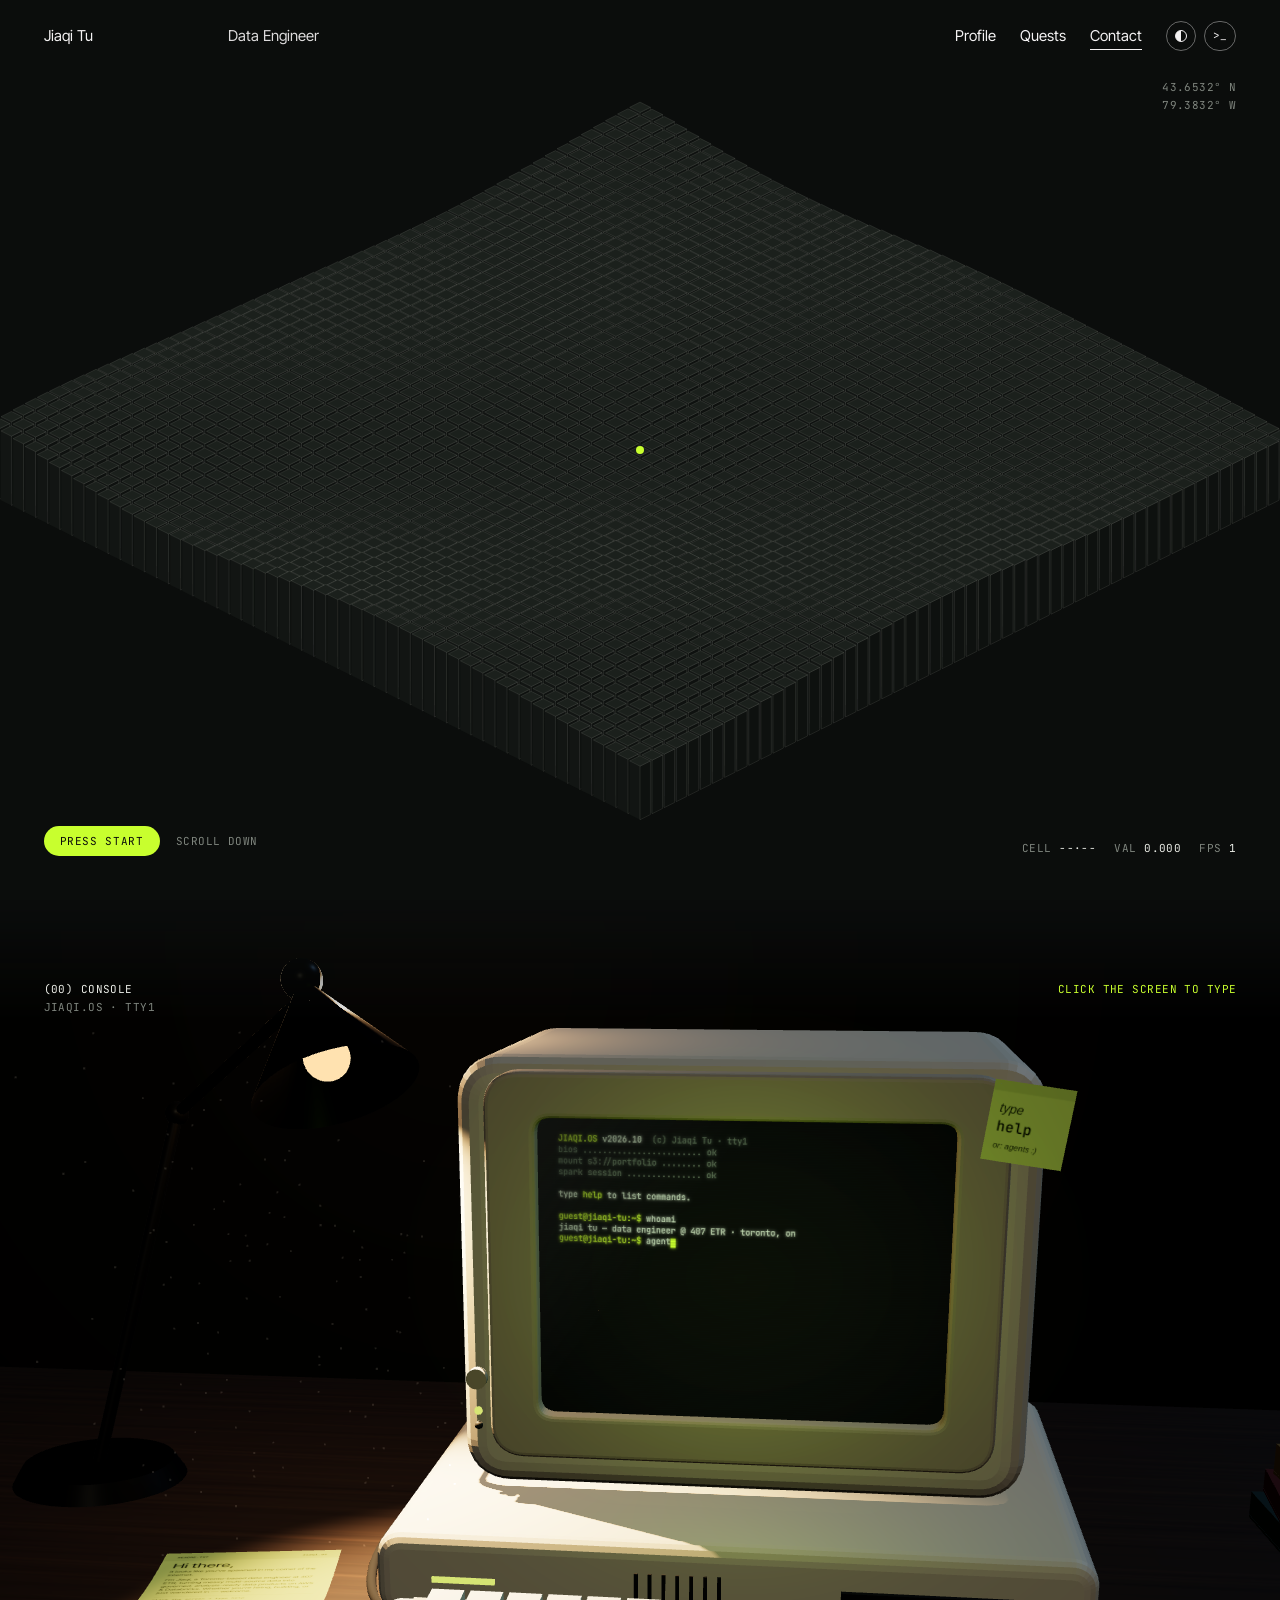
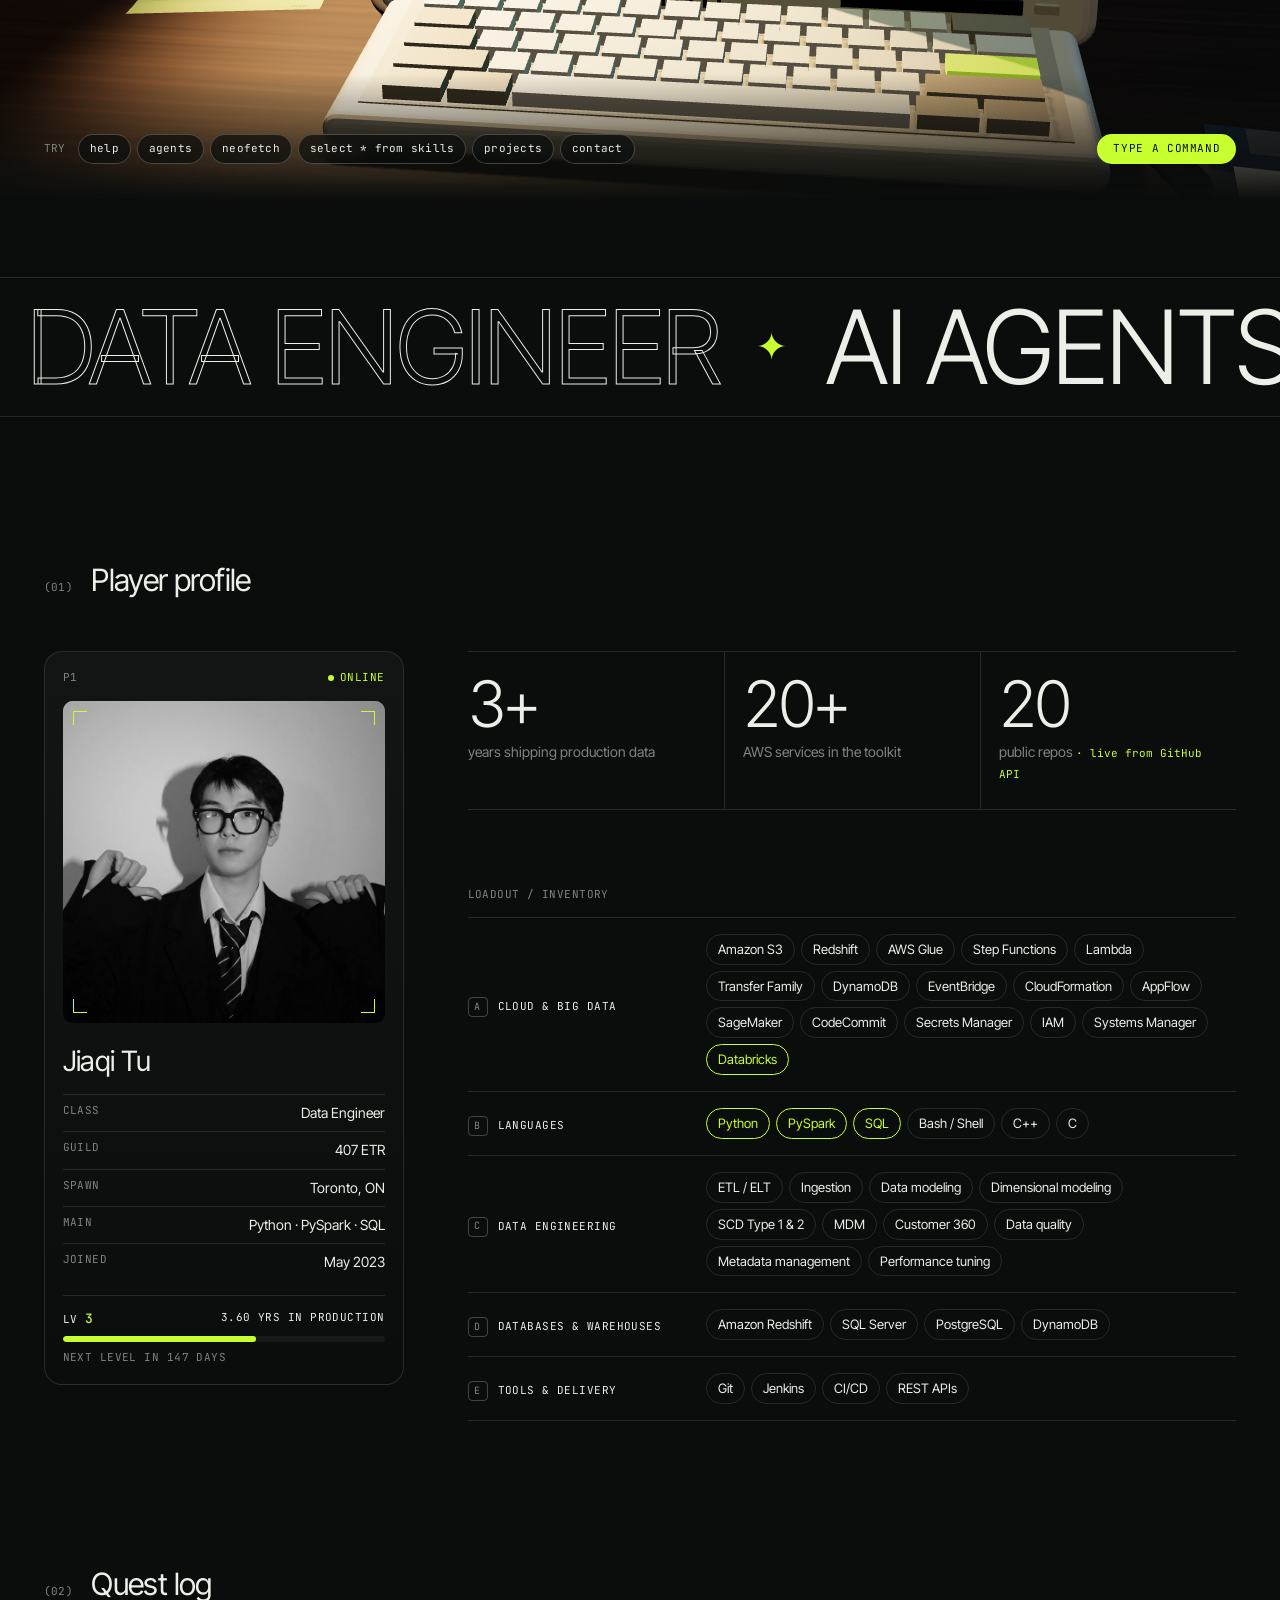
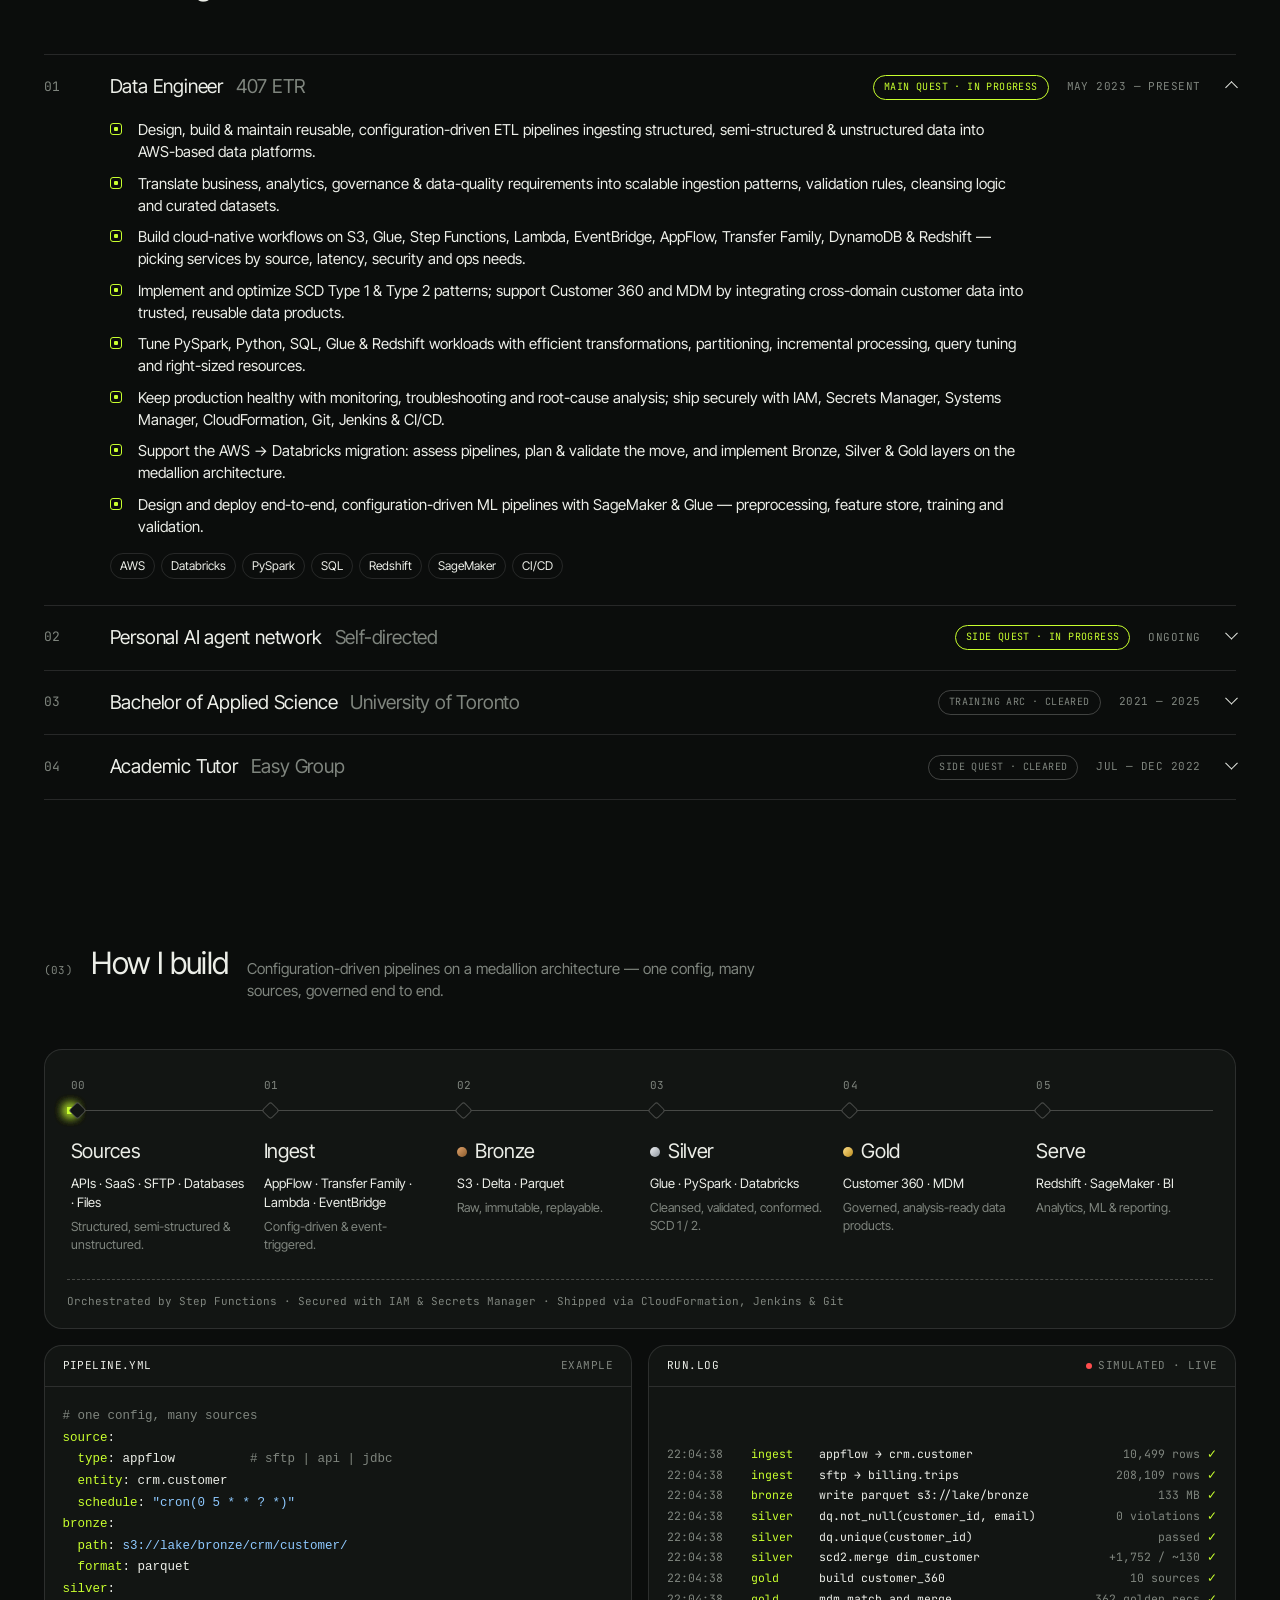
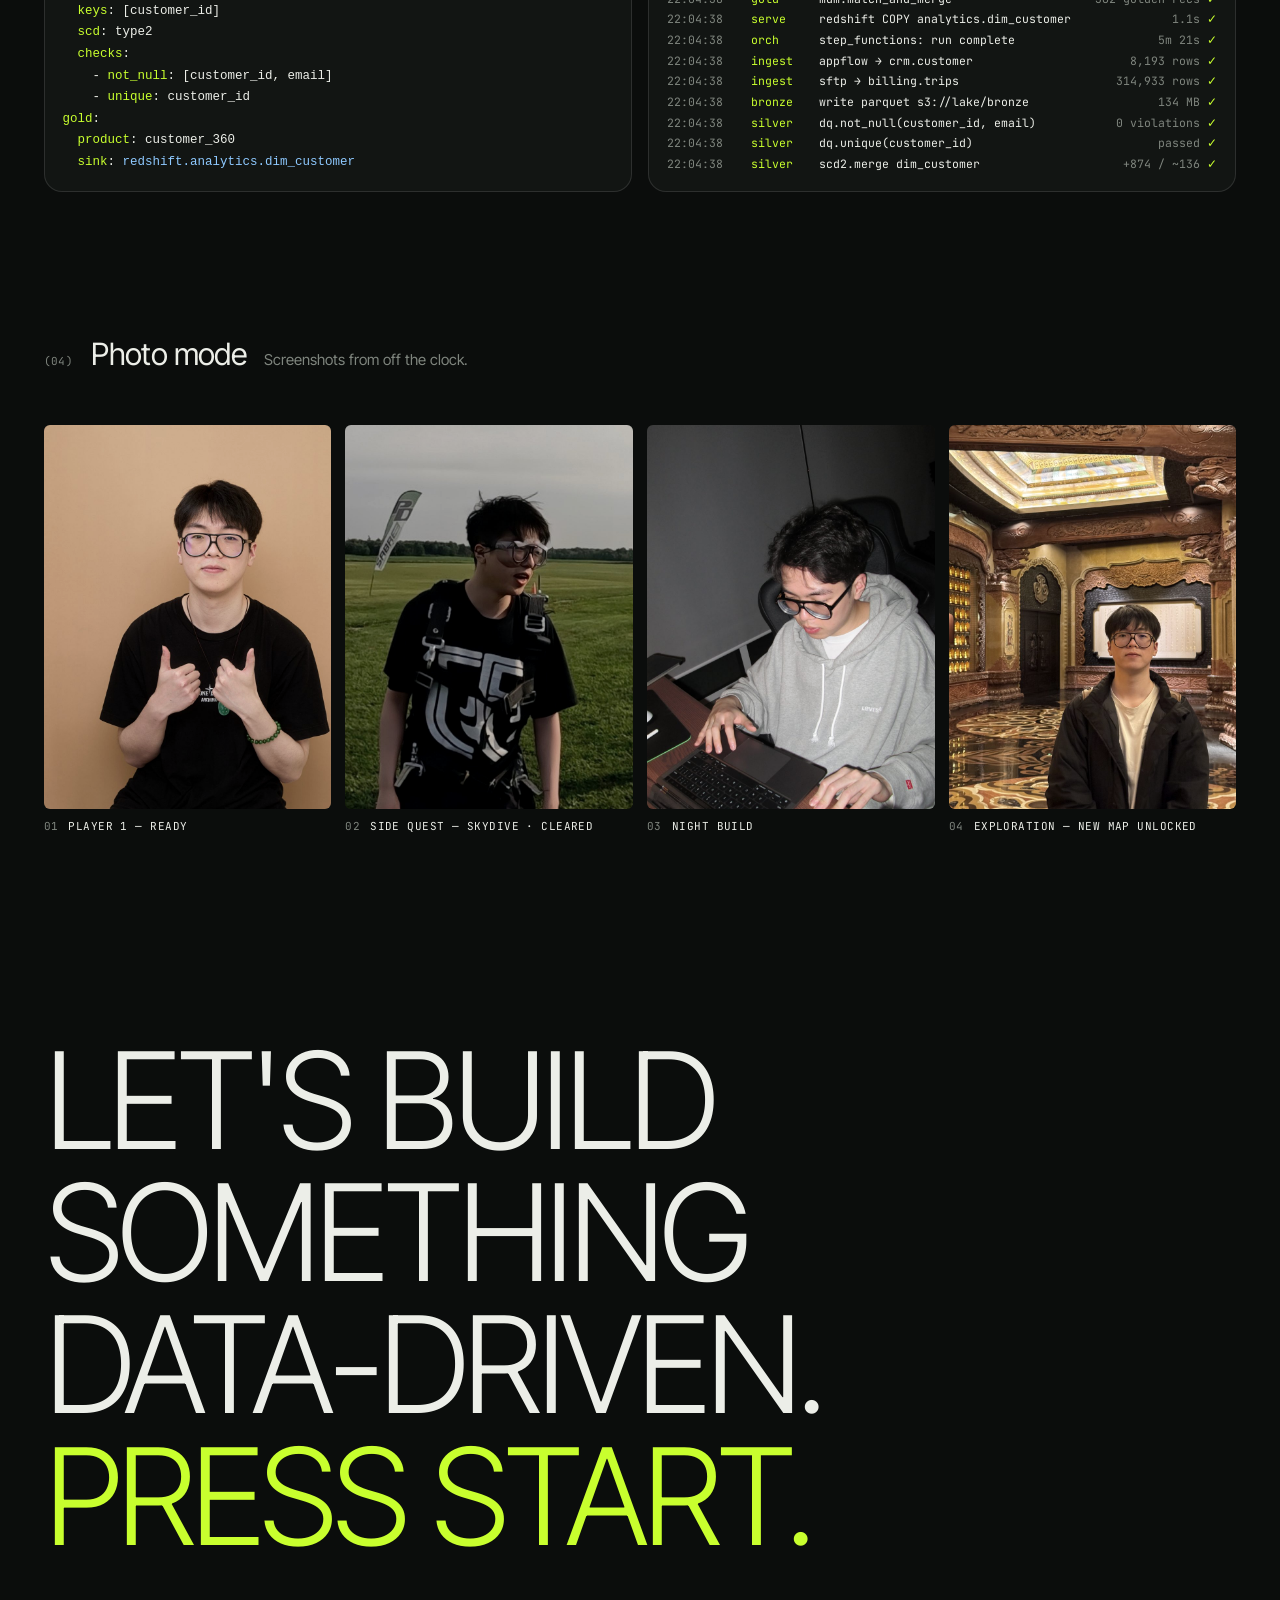
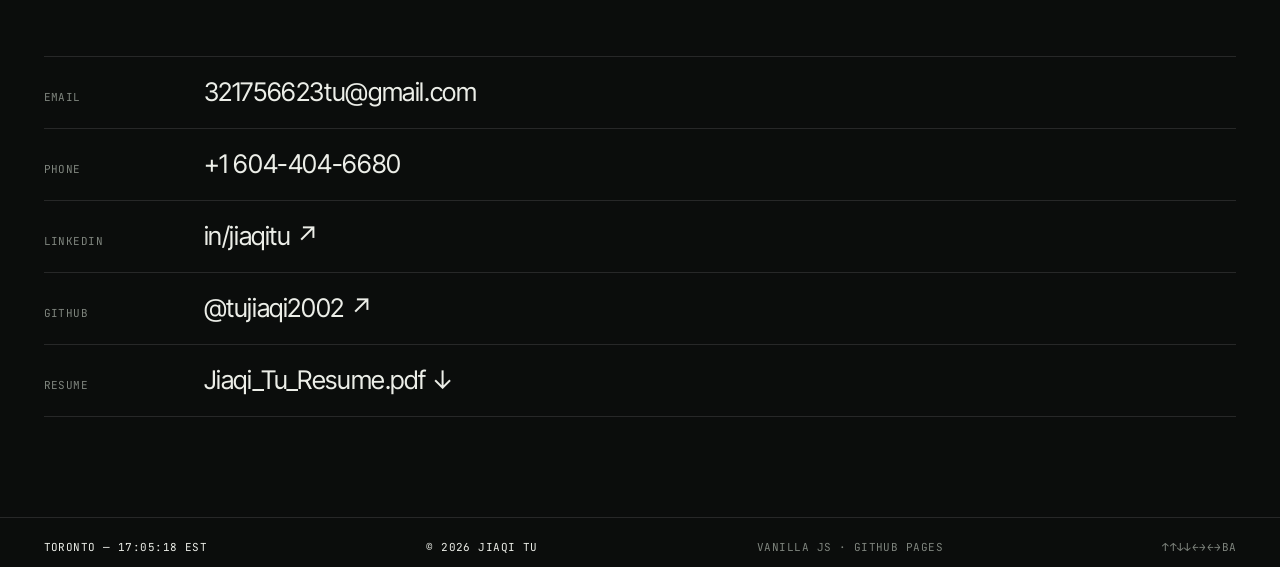
==== commit 827b0e8f: "Center the console when it is activated; free the page scroll - Clicking the screen, the desk note, " ====
--- a/index.html
+++ b/index.html
@@ -24,7 +24,7 @@
   <link rel="preconnect" href="https://fonts.googleapis.com" />
   <link rel="preconnect" href="https://fonts.gstatic.com" crossorigin />
   <link href="https://fonts.googleapis.com/css2?family=Inter+Tight:wght@300;400;500;600&family=JetBrains+Mono:wght@400;500&display=swap" rel="stylesheet" />
-  <link rel="stylesheet" href="assets/css/style.css?v=202610151558" />
+  <link rel="stylesheet" href="assets/css/style.css?v=202610151606" />
 </head>
 <body>
   <a class="skip" href="#main">Skip to content</a>
@@ -421,8 +421,8 @@
     <span class="muted konami-hint">↑↑↓↓←→←→BA</span>
   </footer>
 
-  <script src="assets/js/landscape.js?v=202610151558" defer></script>
-  <script src="assets/js/main.js?v=202610151558" defer></script>
-  <script type="module" src="assets/js/pc.js?v=202610151558"></script>
+  <script src="assets/js/landscape.js?v=202610151606" defer></script>
+  <script src="assets/js/main.js?v=202610151606" defer></script>
+  <script type="module" src="assets/js/pc.js?v=202610151606"></script>
 </body>
 </html>
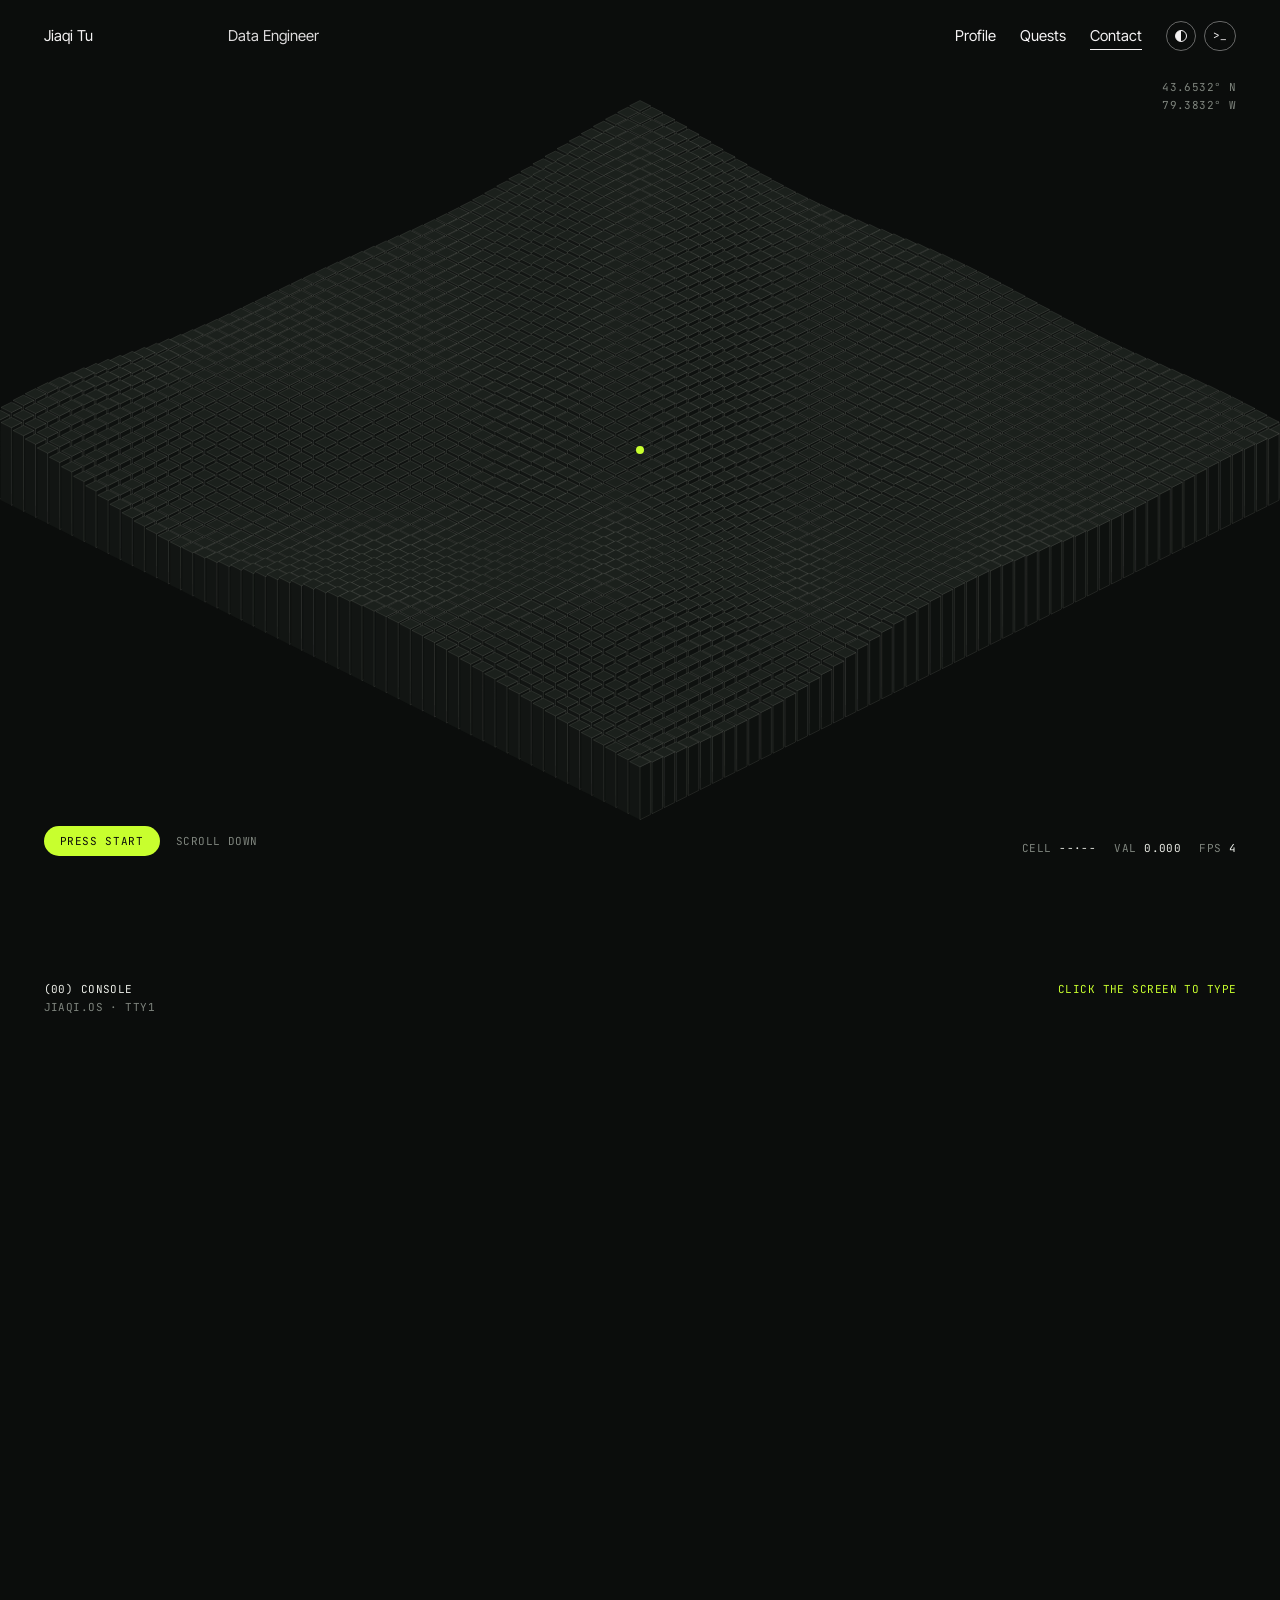
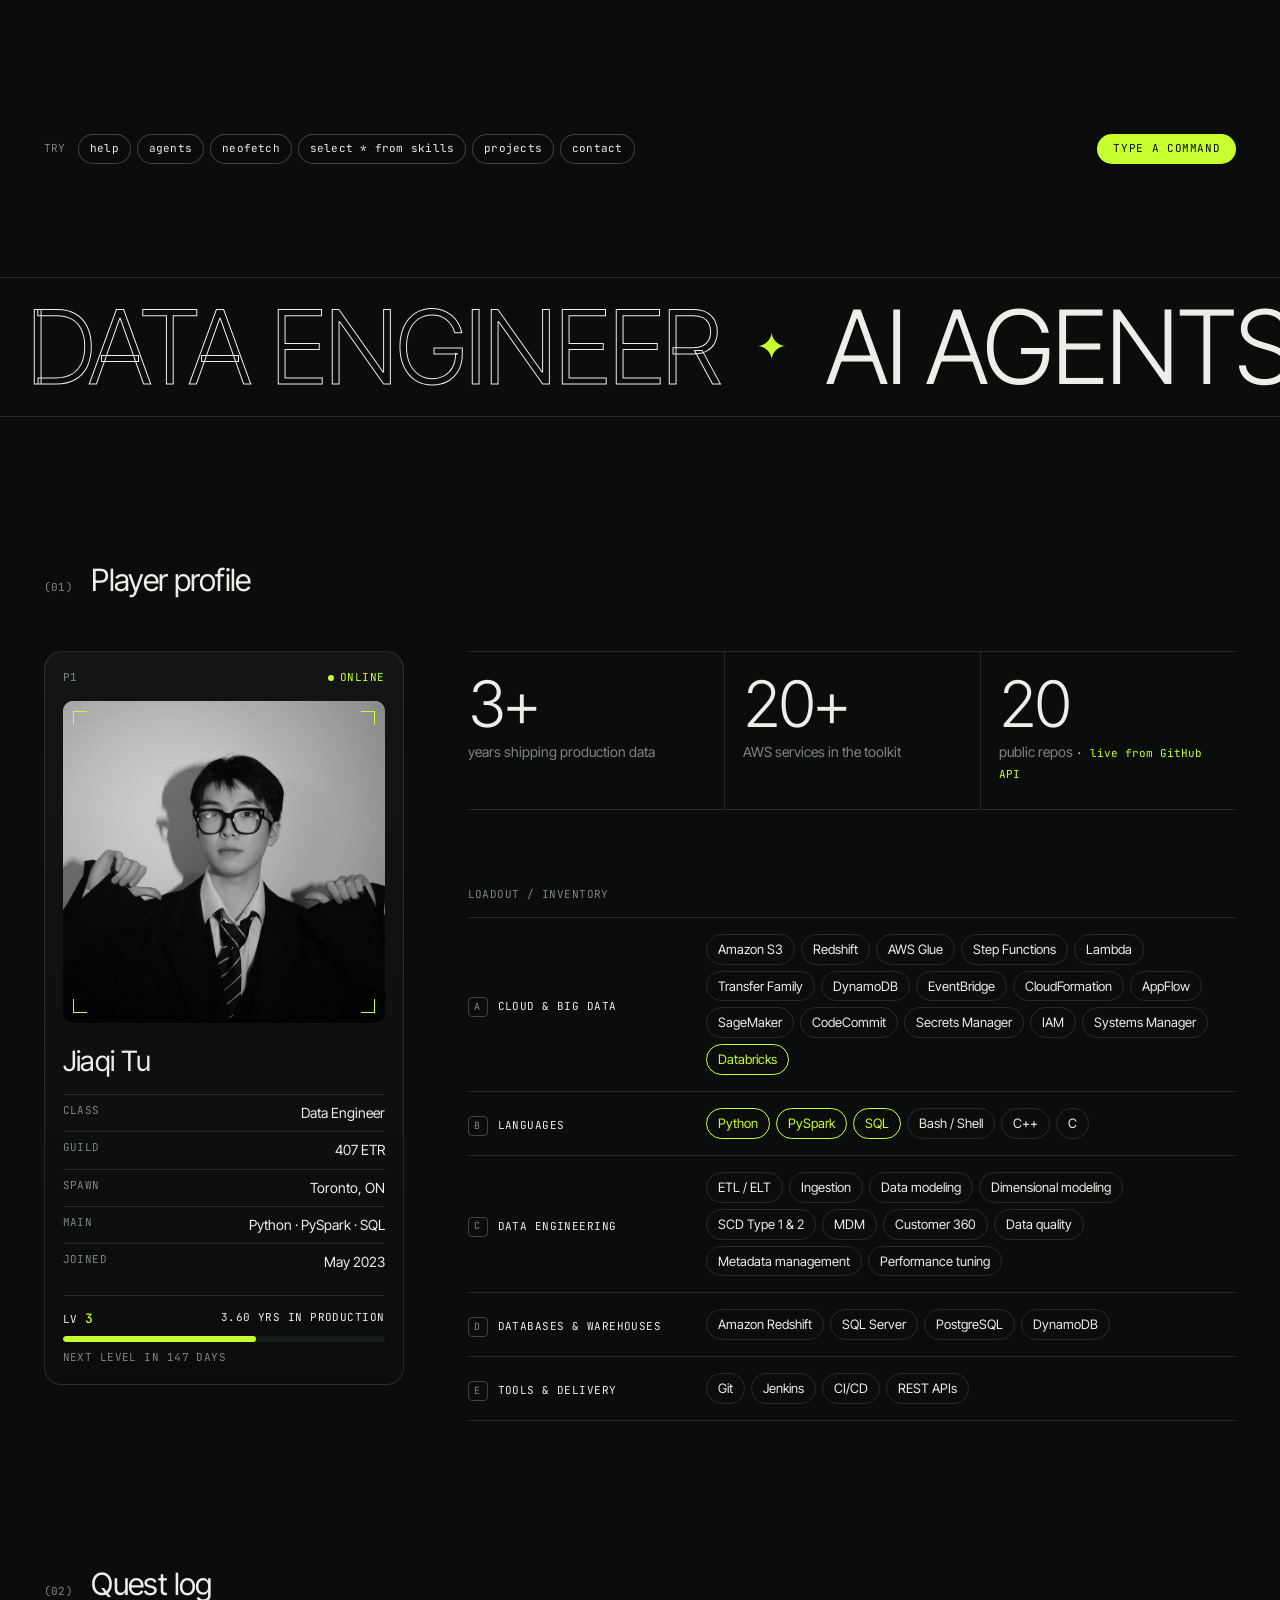
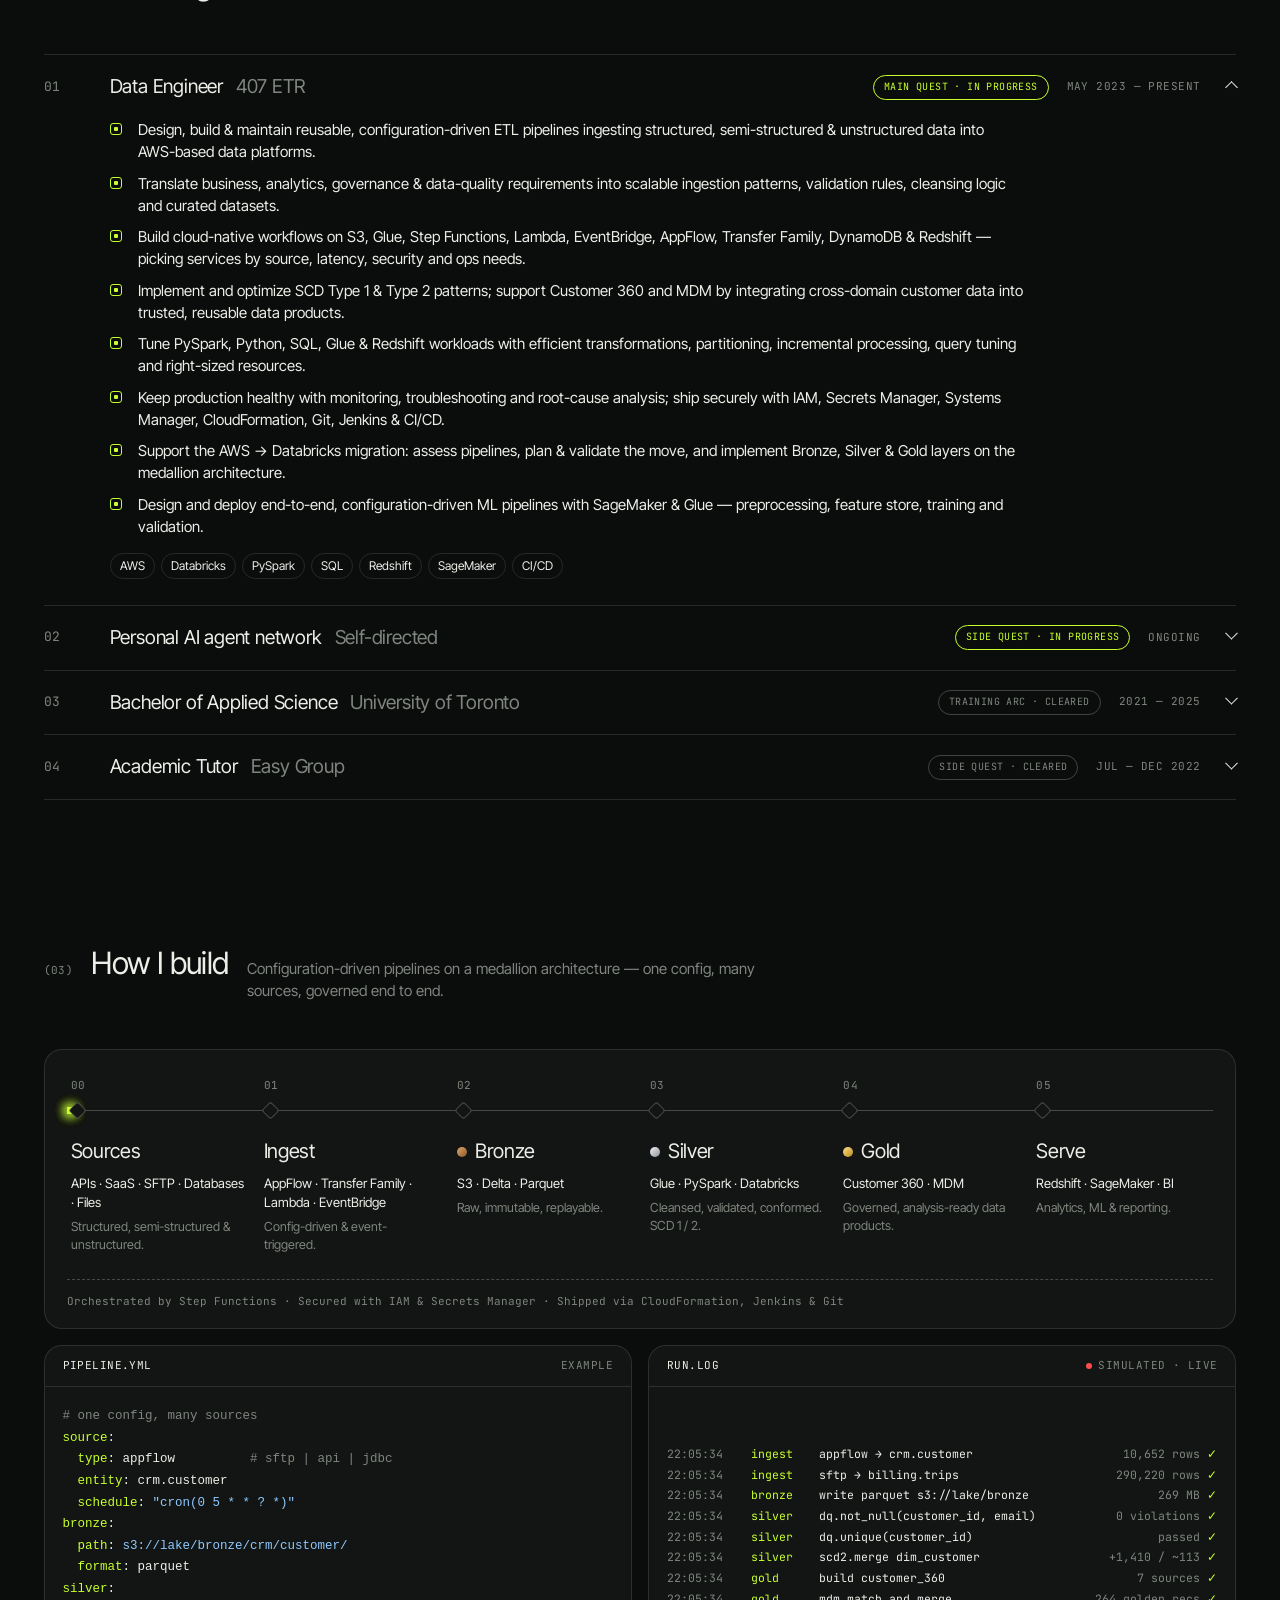
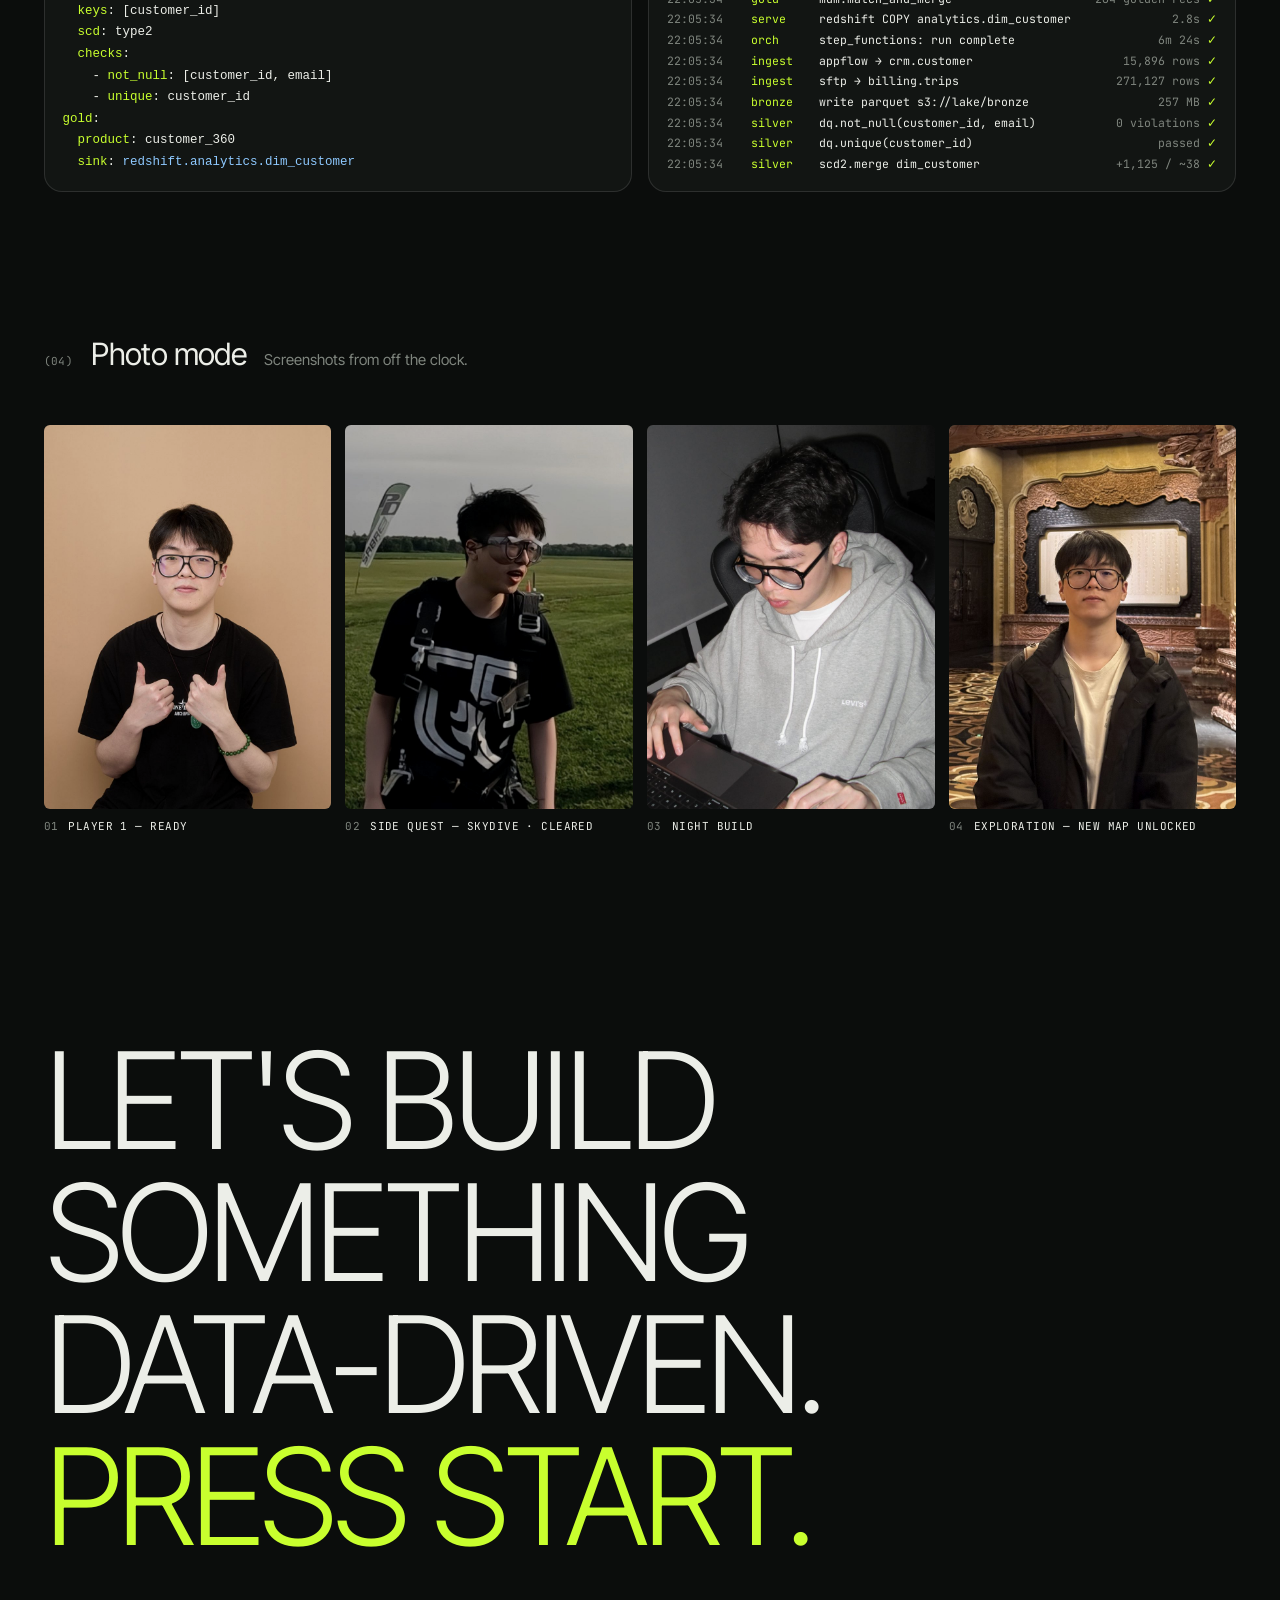
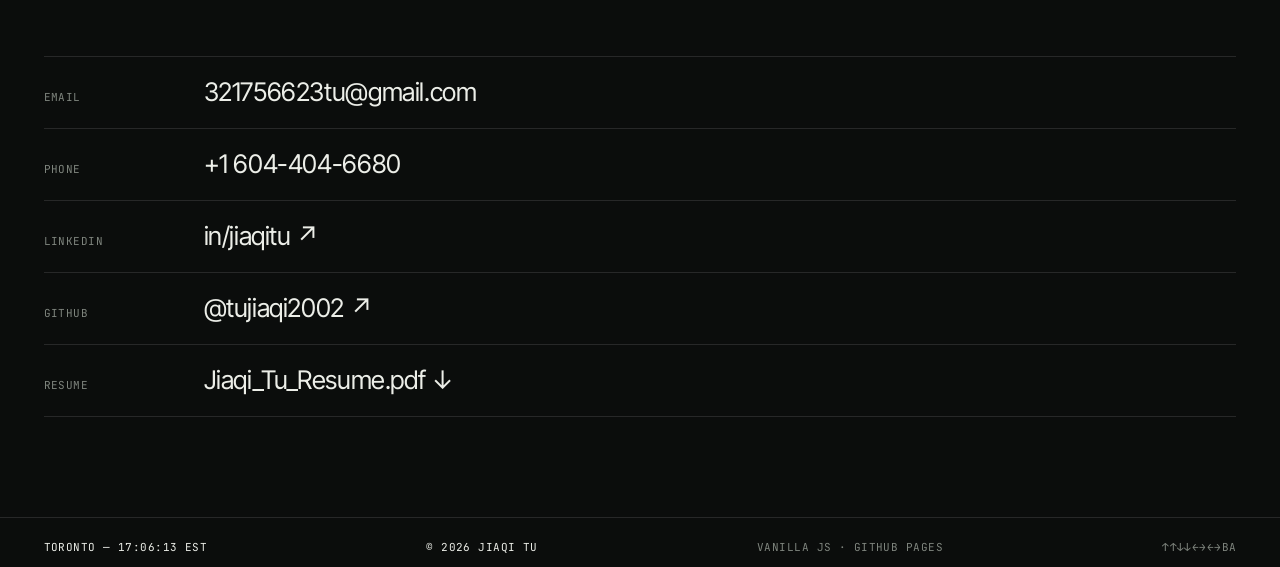
==== commit 1e202cc6: "Center the person in gallery photos; shell basics in the terminal - Recrop all four Photo mode image" ====
--- a/index.html
+++ b/index.html
@@ -24,7 +24,7 @@
   <link rel="preconnect" href="https://fonts.googleapis.com" />
   <link rel="preconnect" href="https://fonts.gstatic.com" crossorigin />
   <link href="https://fonts.googleapis.com/css2?family=Inter+Tight:wght@300;400;500;600&family=JetBrains+Mono:wght@400;500&display=swap" rel="stylesheet" />
-  <link rel="stylesheet" href="assets/css/style.css?v=202610151606" />
+  <link rel="stylesheet" href="assets/css/style.css?v=202610151625" />
 </head>
 <body>
   <a class="skip" href="#main">Skip to content</a>
@@ -421,8 +421,8 @@
     <span class="muted konami-hint">↑↑↓↓←→←→BA</span>
   </footer>
 
-  <script src="assets/js/landscape.js?v=202610151606" defer></script>
-  <script src="assets/js/main.js?v=202610151606" defer></script>
-  <script type="module" src="assets/js/pc.js?v=202610151606"></script>
+  <script src="assets/js/landscape.js?v=202610151625" defer></script>
+  <script src="assets/js/main.js?v=202610151625" defer></script>
+  <script type="module" src="assets/js/pc.js?v=202610151625"></script>
 </body>
 </html>
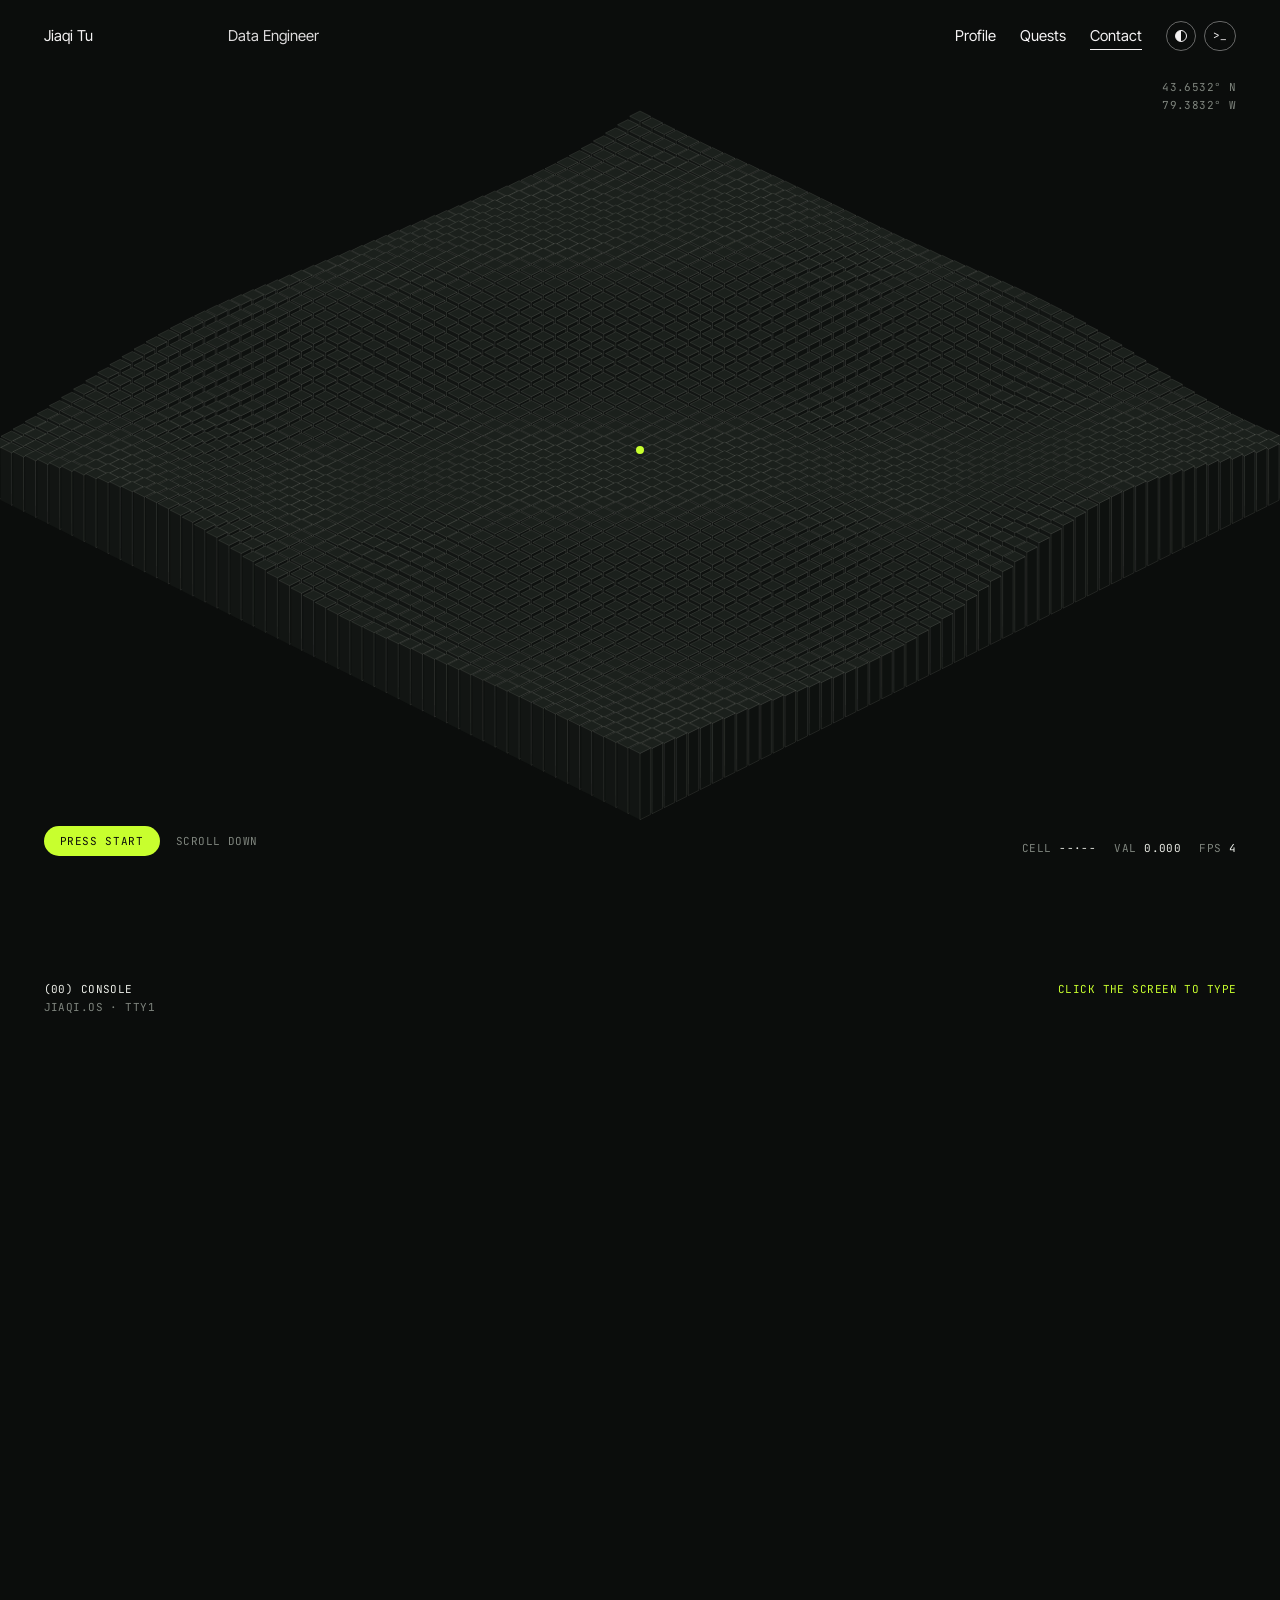
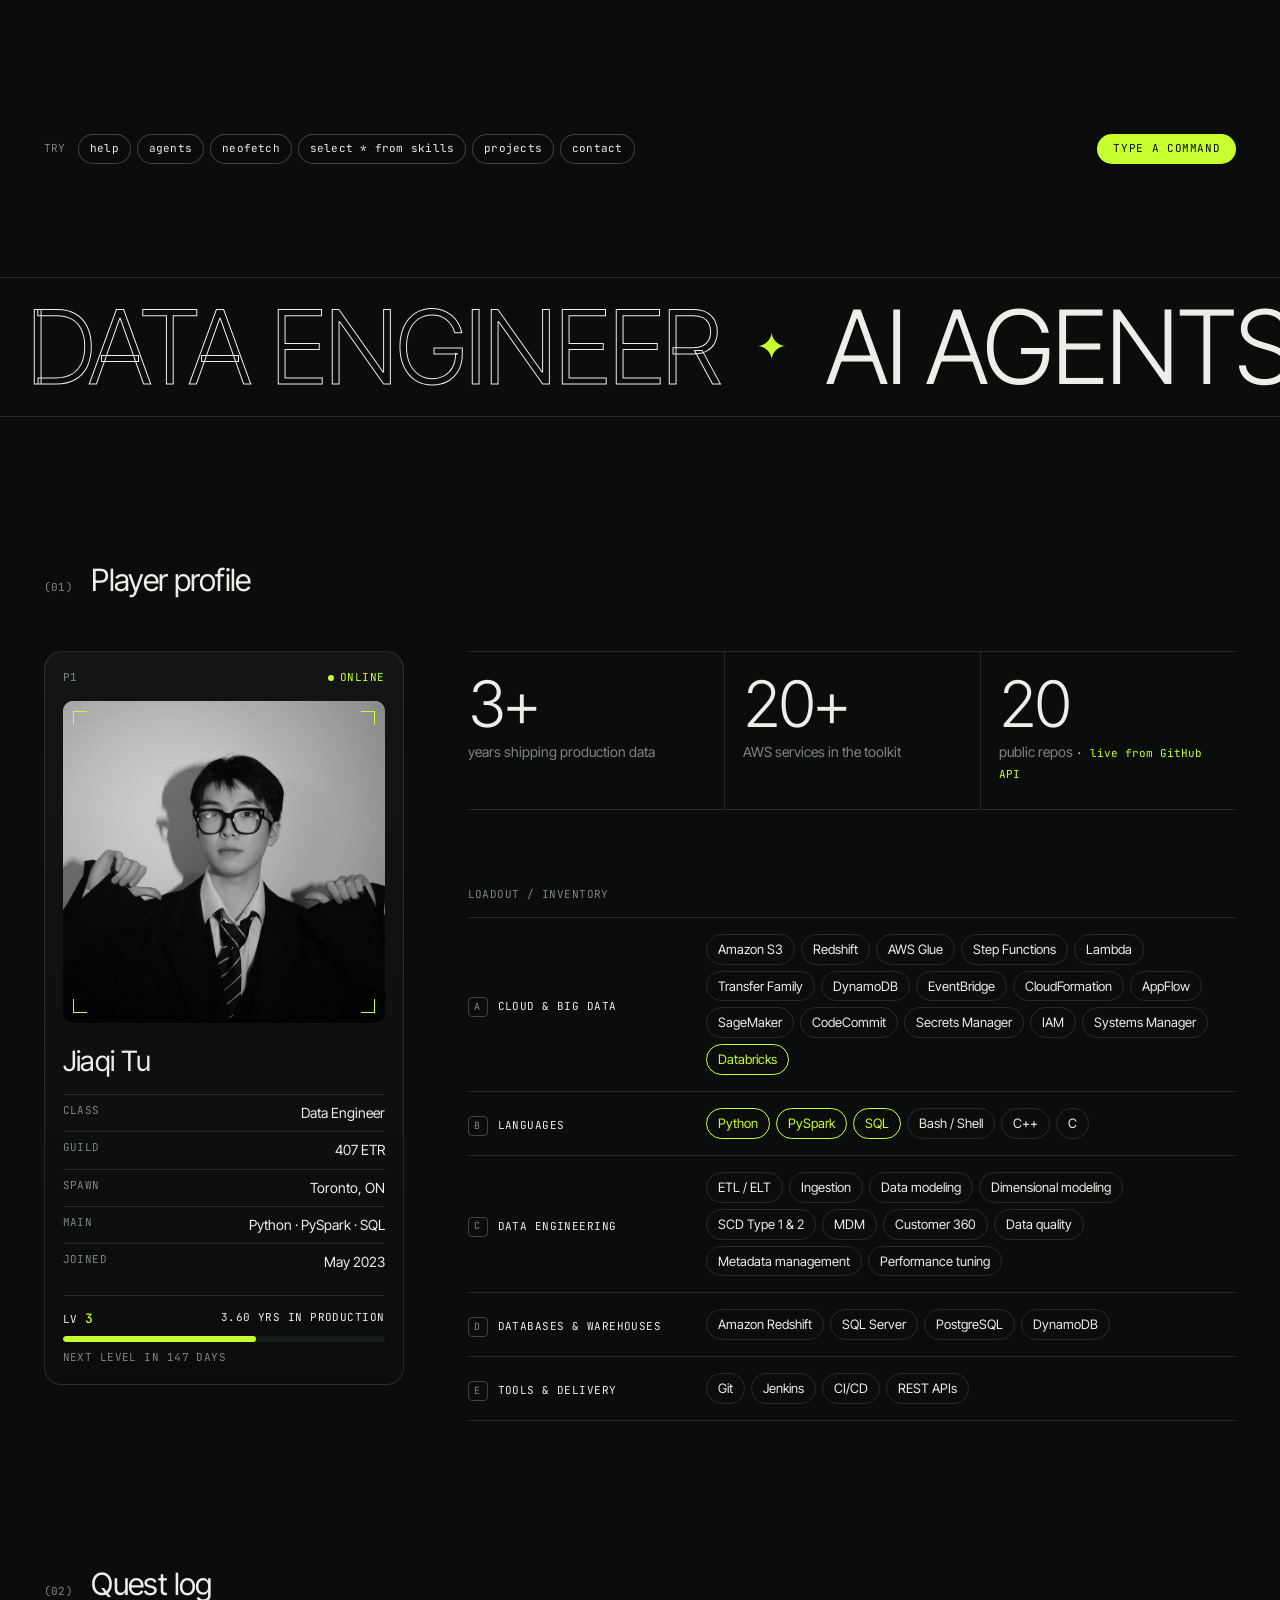
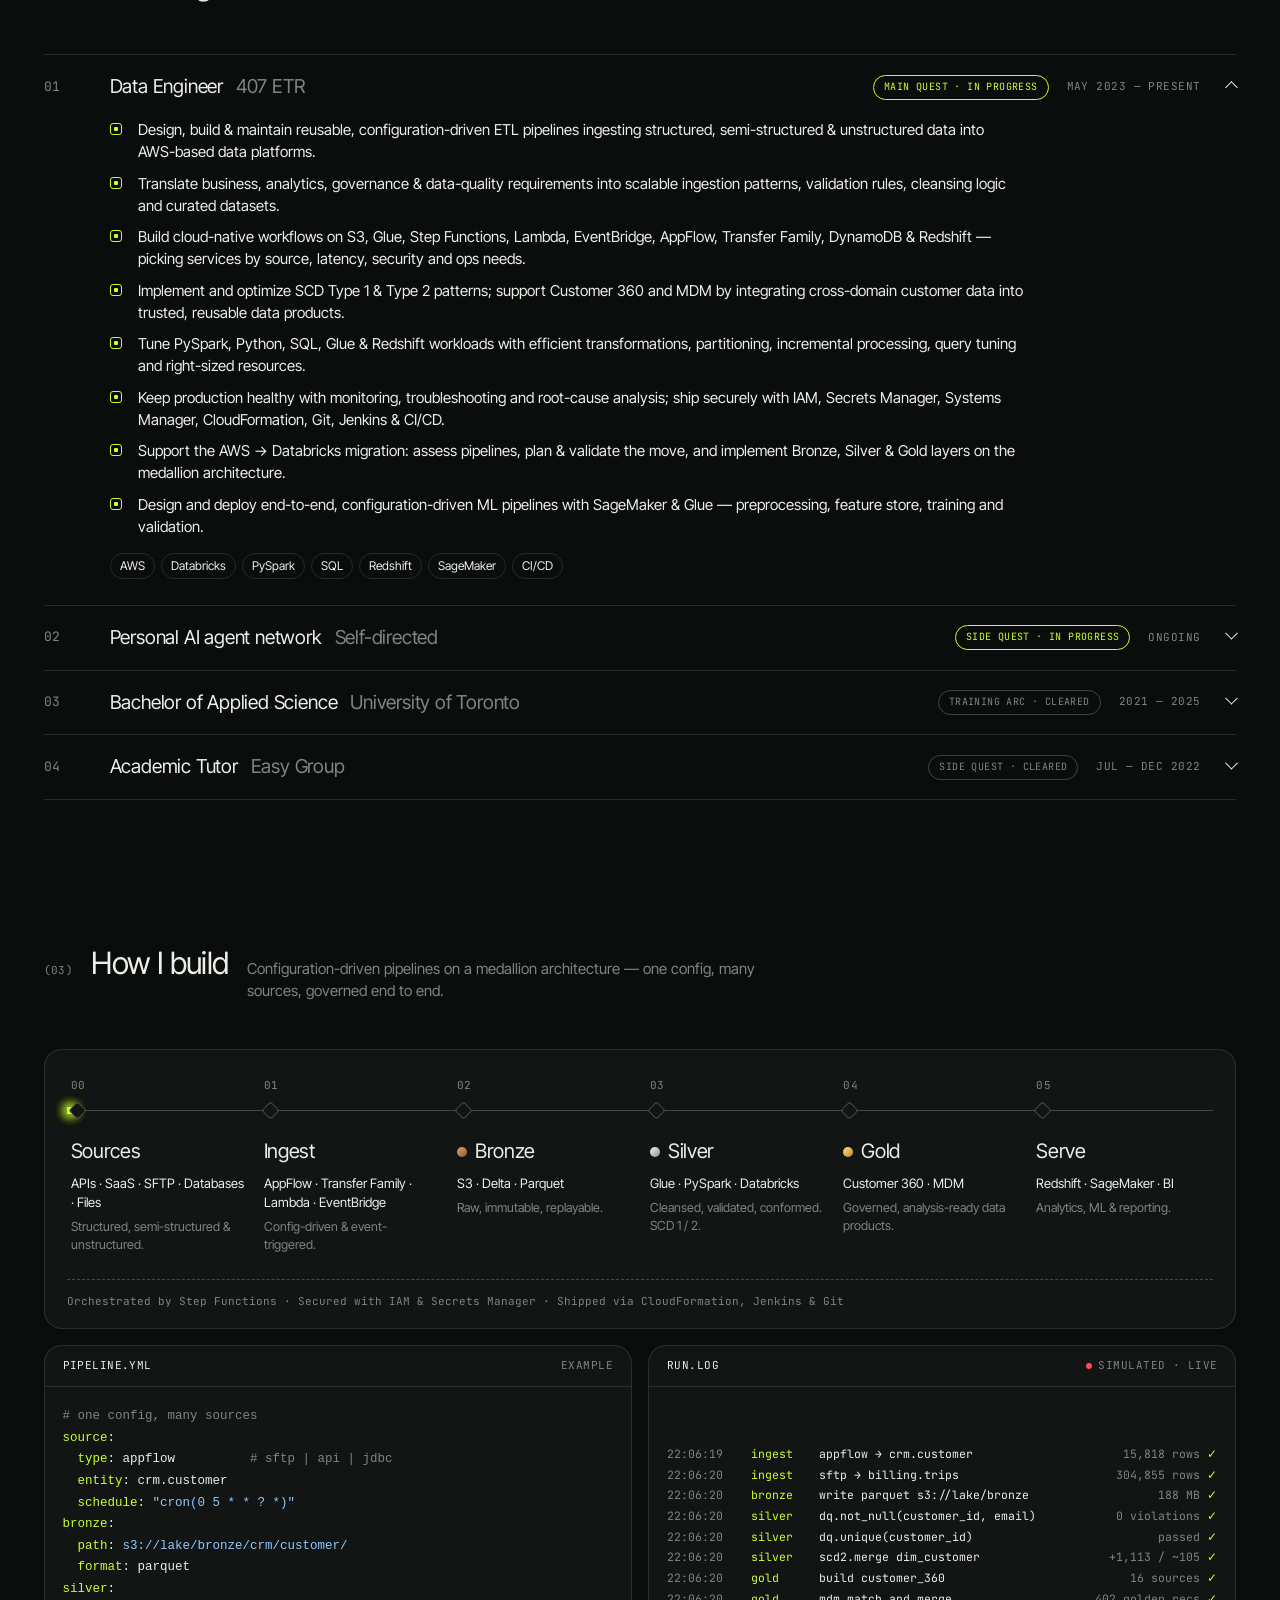
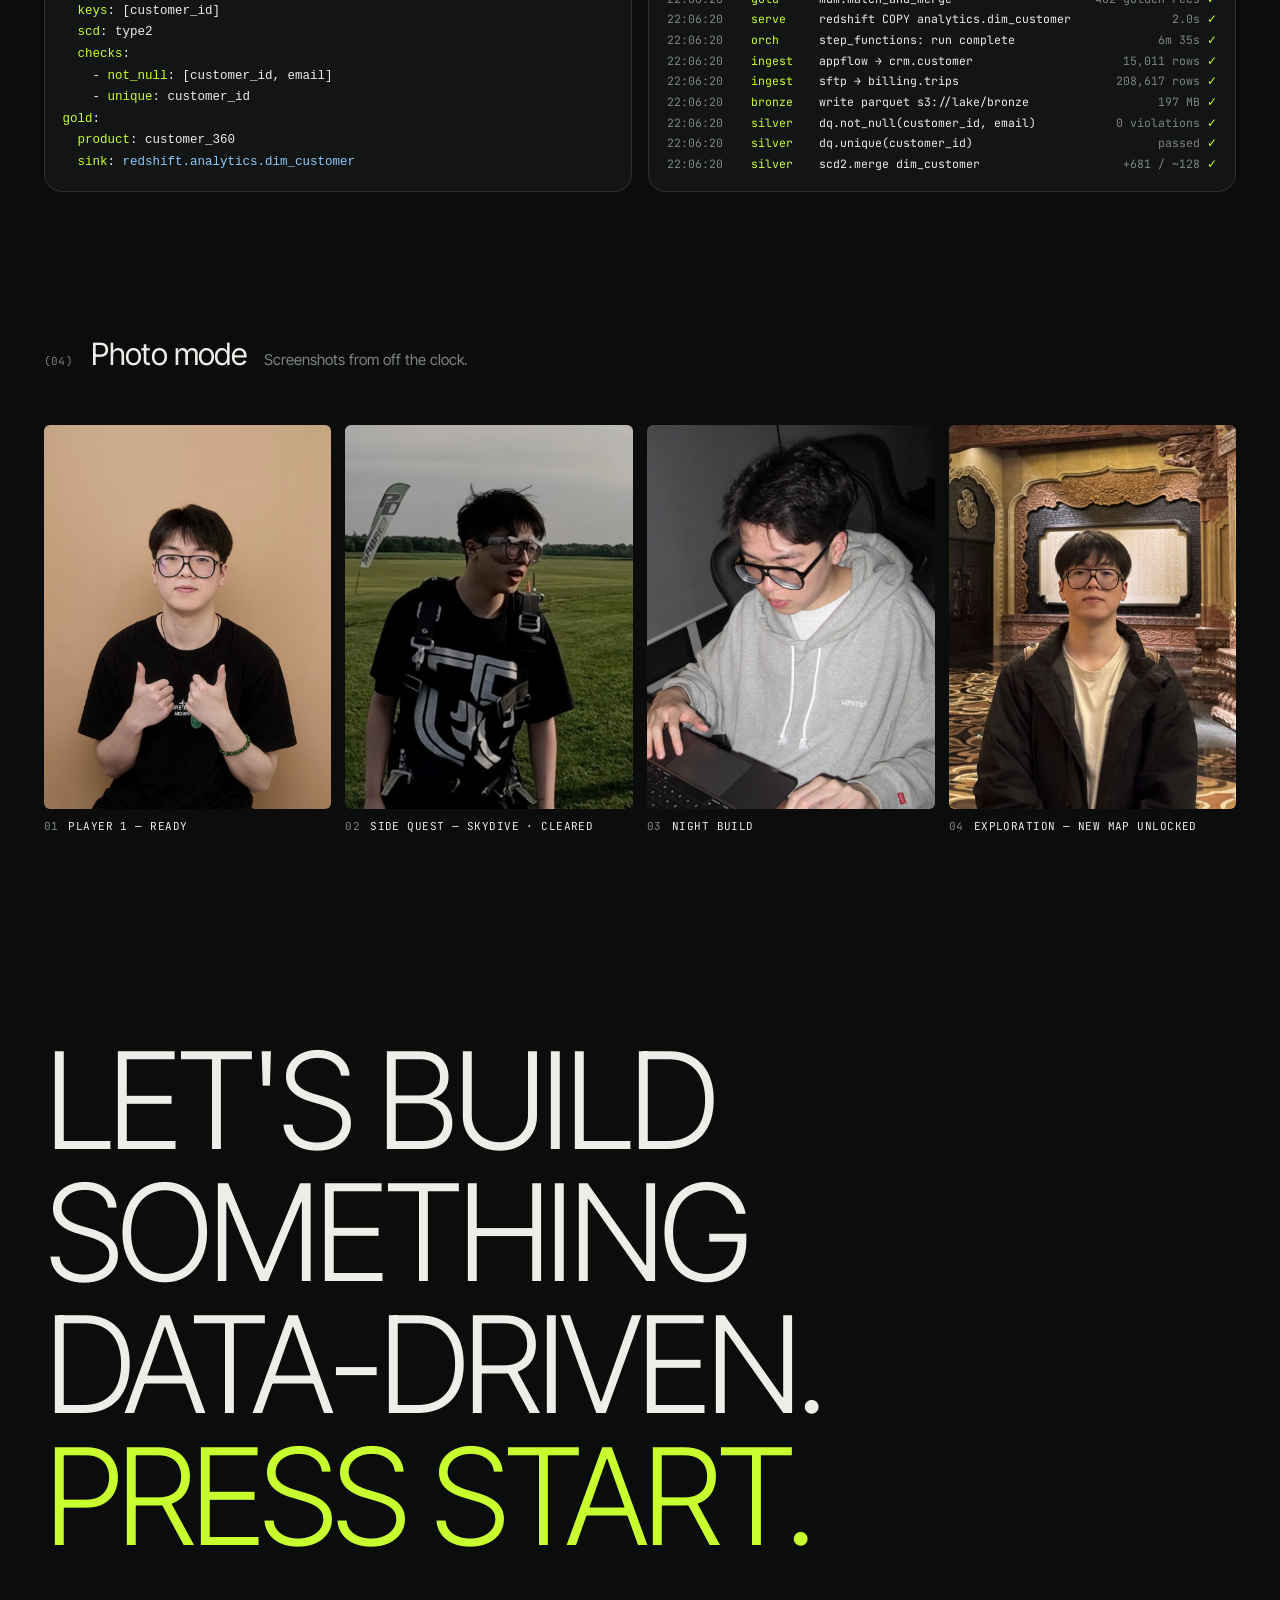
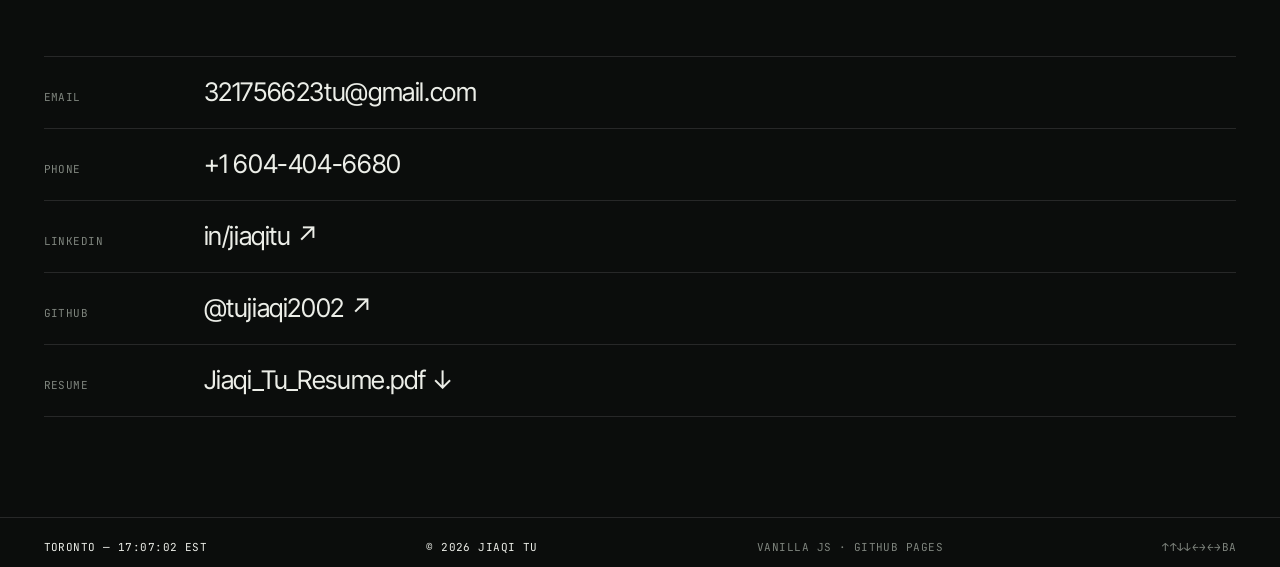
==== commit d506c5bd: "Terminal autocomplete: argument-aware Tab and inline suggestions - Tab completes commands, file path" ====
--- a/index.html
+++ b/index.html
@@ -24,7 +24,7 @@
   <link rel="preconnect" href="https://fonts.googleapis.com" />
   <link rel="preconnect" href="https://fonts.gstatic.com" crossorigin />
   <link href="https://fonts.googleapis.com/css2?family=Inter+Tight:wght@300;400;500;600&family=JetBrains+Mono:wght@400;500&display=swap" rel="stylesheet" />
-  <link rel="stylesheet" href="assets/css/style.css?v=202610151625" />
+  <link rel="stylesheet" href="assets/css/style.css?v=202610151633" />
 </head>
 <body>
   <a class="skip" href="#main">Skip to content</a>
@@ -421,8 +421,8 @@
     <span class="muted konami-hint">↑↑↓↓←→←→BA</span>
   </footer>
 
-  <script src="assets/js/landscape.js?v=202610151625" defer></script>
-  <script src="assets/js/main.js?v=202610151625" defer></script>
-  <script type="module" src="assets/js/pc.js?v=202610151625"></script>
+  <script src="assets/js/landscape.js?v=202610151633" defer></script>
+  <script src="assets/js/main.js?v=202610151633" defer></script>
+  <script type="module" src="assets/js/pc.js?v=202610151633"></script>
 </body>
 </html>
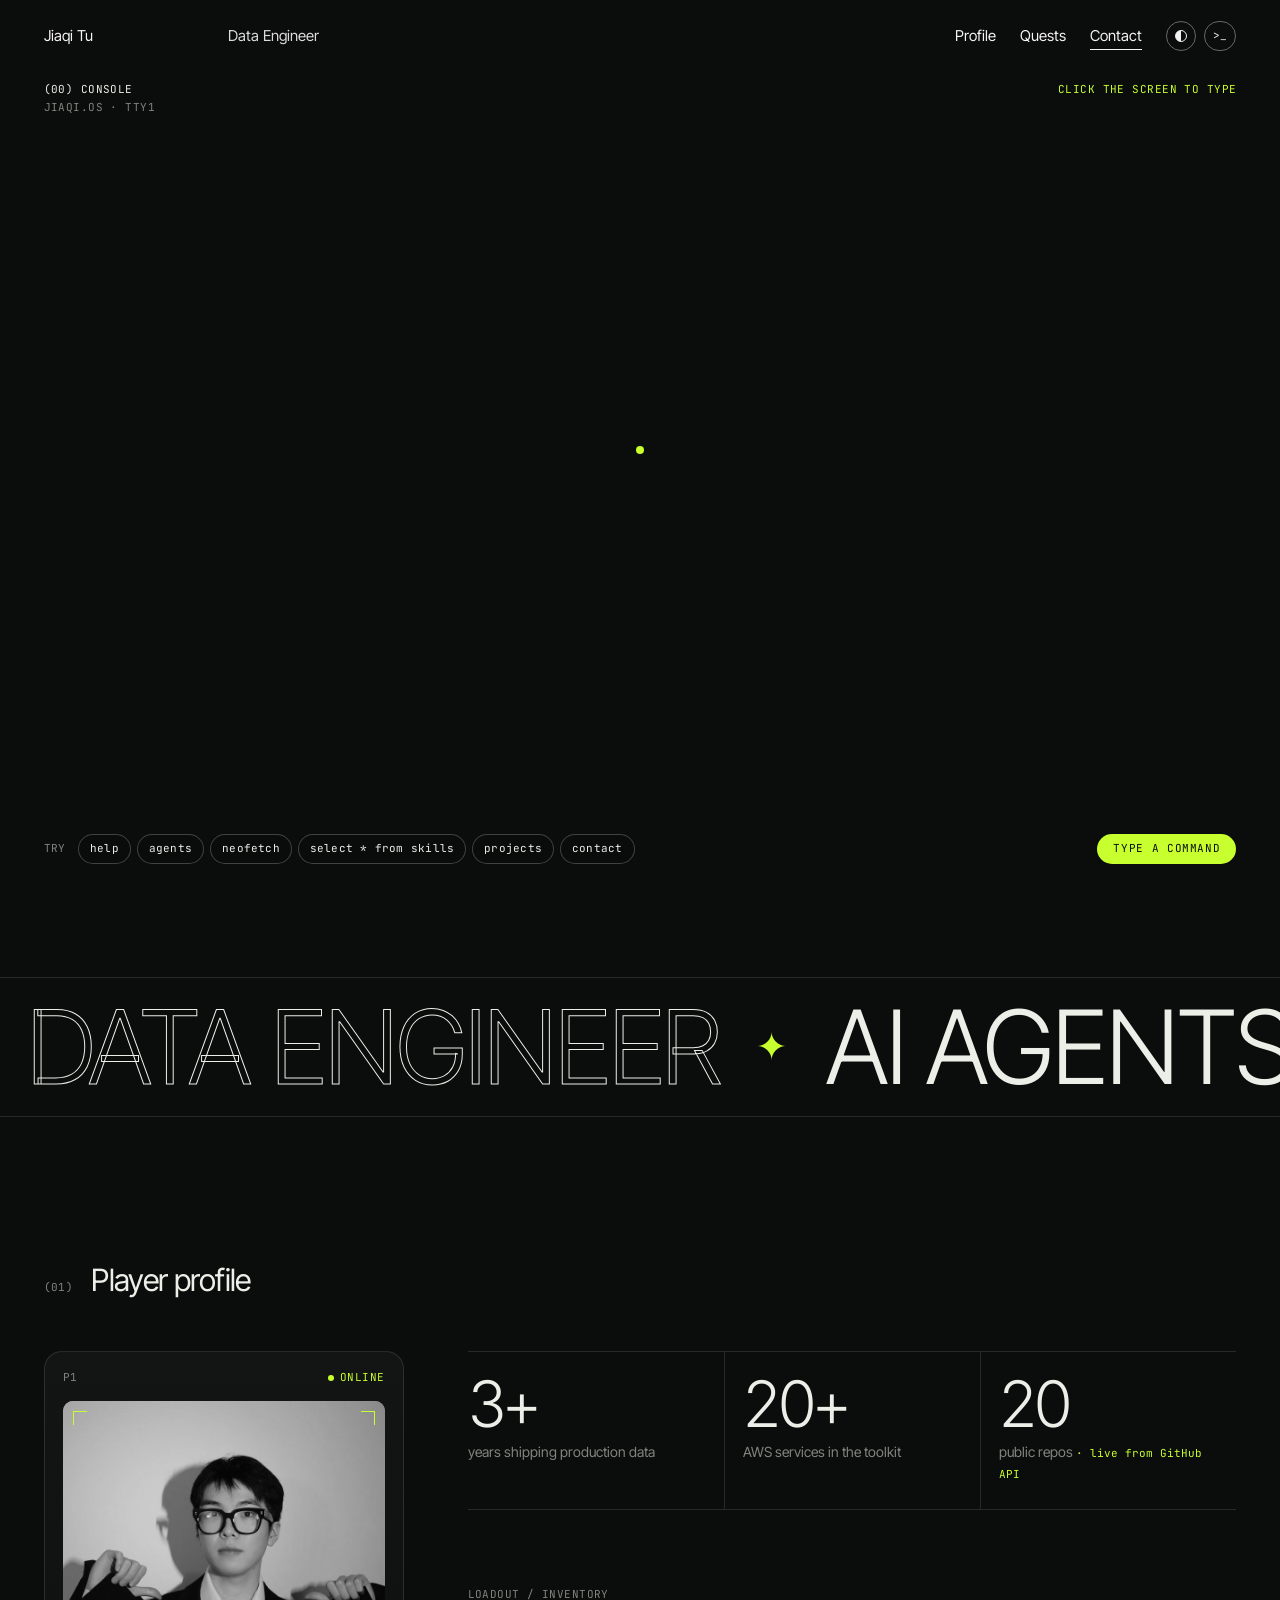
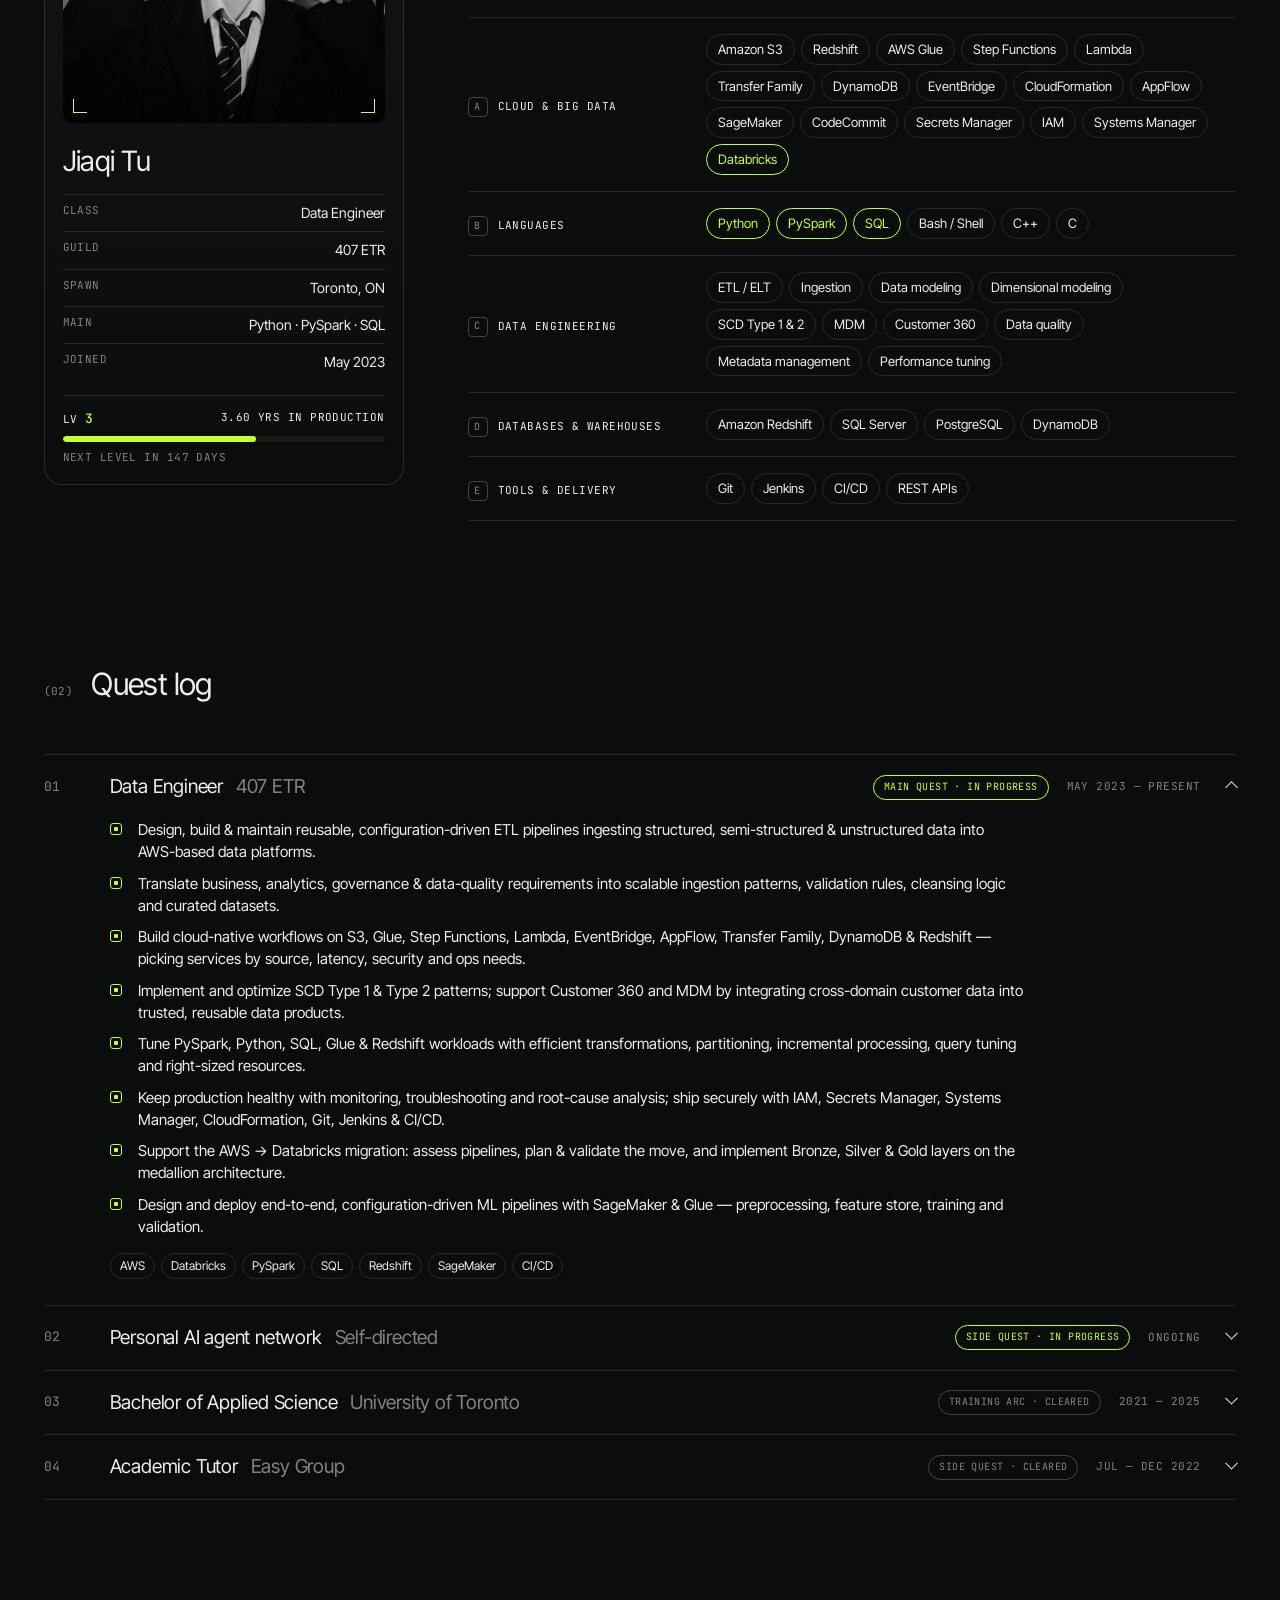
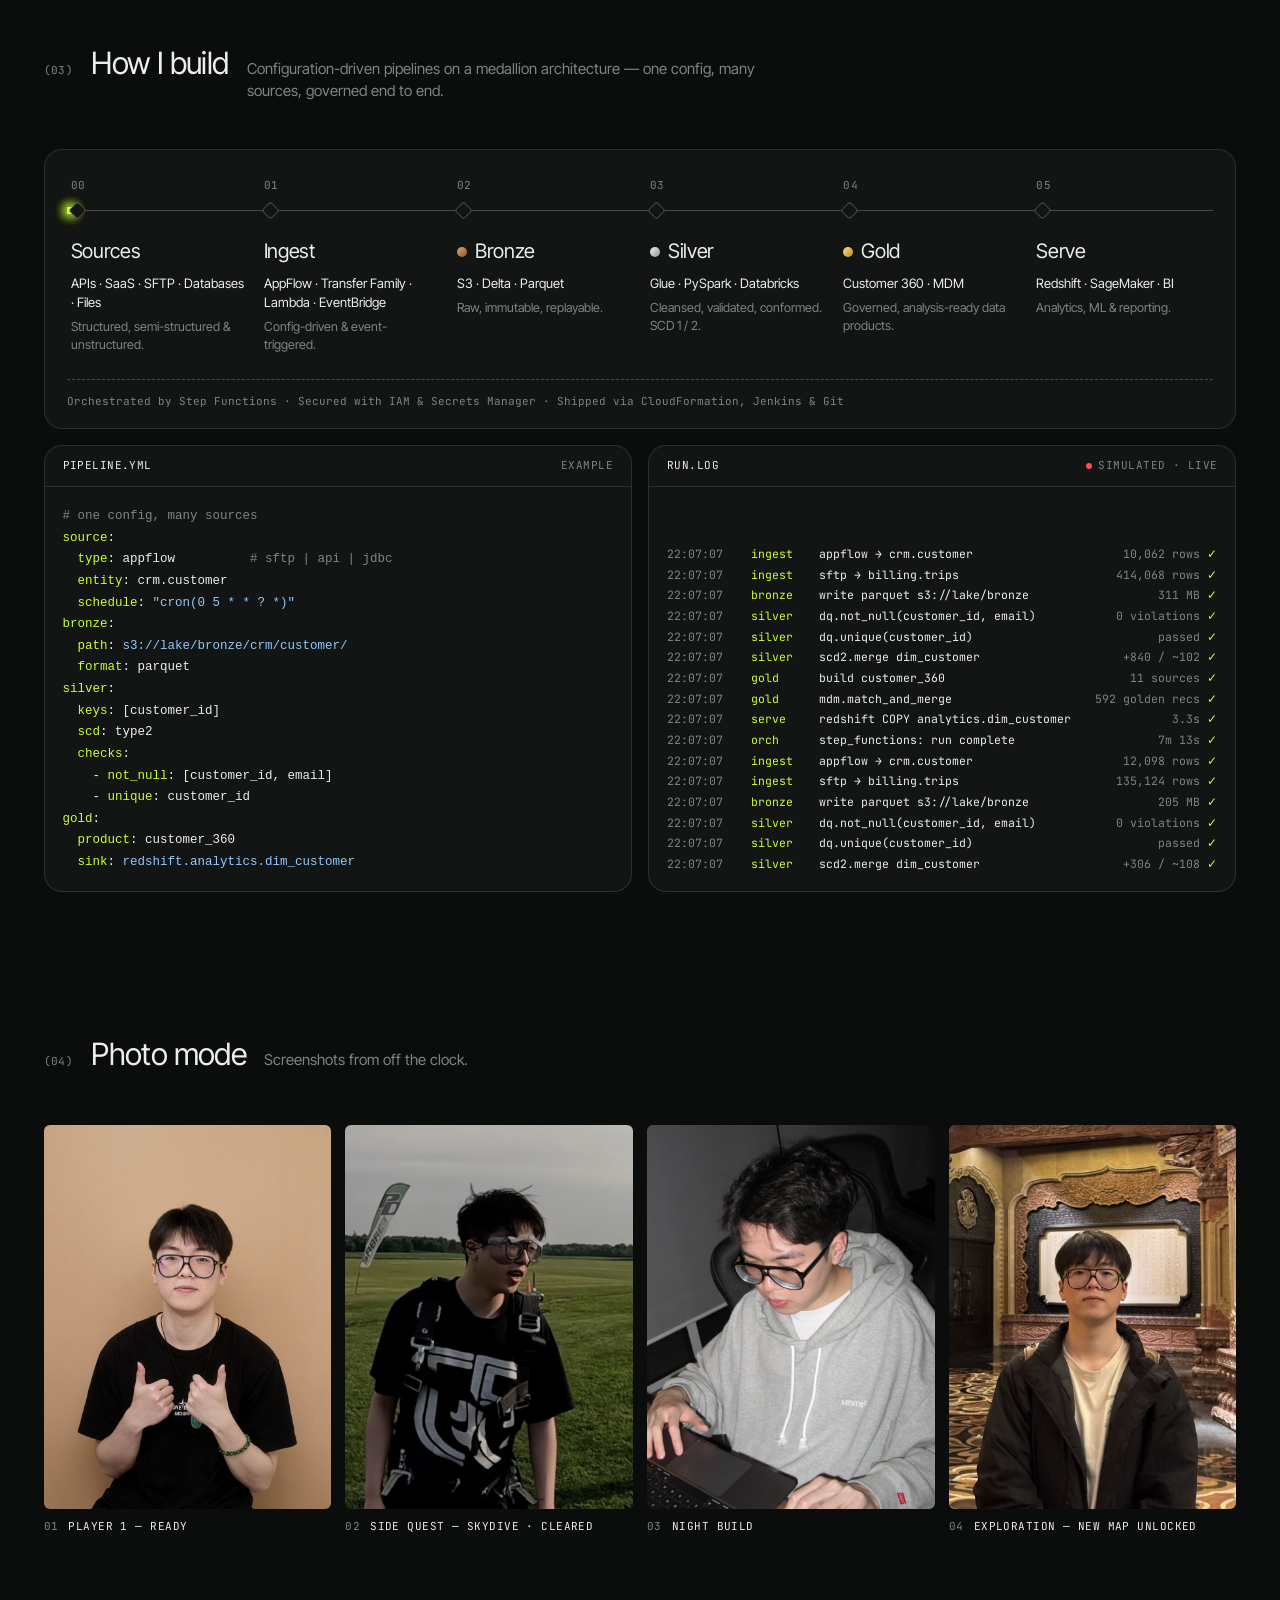
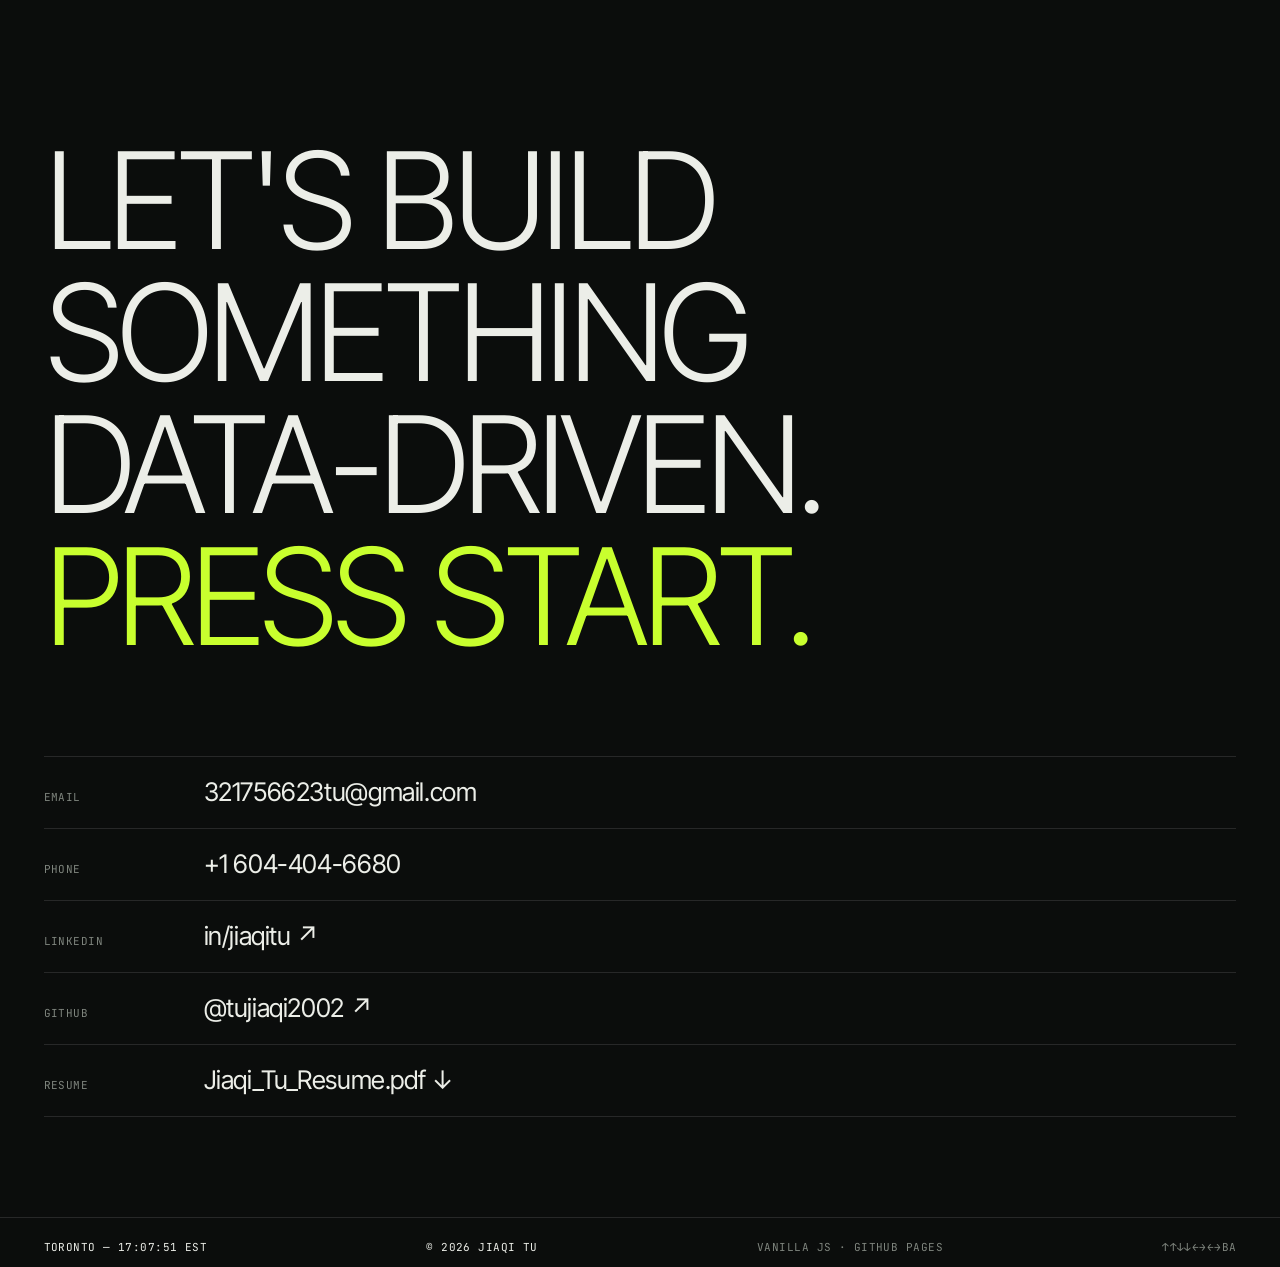
==== commit f32ce359: "Make the retro PC console the front page; remove the landscape hero The 3D desk scene is now the fir" ====
--- a/index.html
+++ b/index.html
@@ -24,7 +24,7 @@
   <link rel="preconnect" href="https://fonts.googleapis.com" />
   <link rel="preconnect" href="https://fonts.gstatic.com" crossorigin />
   <link href="https://fonts.googleapis.com/css2?family=Inter+Tight:wght@300;400;500;600&family=JetBrains+Mono:wght@400;500&display=swap" rel="stylesheet" />
-  <link rel="stylesheet" href="assets/css/style.css?v=202610151633" />
+  <link rel="stylesheet" href="assets/css/style.css?v=202610160131" />
 </head>
 <body>
   <a class="skip" href="#main">Skip to content</a>
@@ -46,7 +46,7 @@
   <div class="toast" role="status" aria-live="polite"></div>
 
   <header class="site-header">
-    <a class="brand" href="#top">Jiaqi Tu</a>
+    <a class="brand" href="#console">Jiaqi Tu</a>
     <p class="role">Data Engineer</p>
     <nav class="nav" aria-label="Primary">
       <a href="#profile">Profile</a>
@@ -62,31 +62,9 @@
   </header>
 
   <main id="main">
-    <!-- HERO -->
-    <section class="hero" id="top" aria-label="Intro">
-      <canvas id="landscape" aria-hidden="true"></canvas>
-
-      <div class="hud hud--tr mono" aria-hidden="true">
-        <span>43.6532° N</span>
-        <span>79.3832° W</span>
-      </div>
-      <div class="hud hud--br mono" aria-hidden="true">
-        <span>CELL <b data-hud="cell">--·--</b></span>
-        <span>VAL <b data-hud="val">0.000</b></span>
-        <span>FPS <b data-hud="fps">--</b></span>
-      </div>
-
-      <h1 class="sr-only">Jiaqi Tu — Data Engineer</h1>
-      <div class="hero__copy">
-        <div class="hero__cta">
-          <a class="pill" href="#console">Press start</a>
-          <span class="mono muted">Scroll down</span>
-        </div>
-      </div>
-    </section>
-
     <!-- CONSOLE -->
     <section class="pc" id="console" data-pc aria-label="Interactive terminal on a retro computer">
+      <h1 class="sr-only">Jiaqi Tu — Data Engineer</h1>
       <p class="pc__loading mono" aria-hidden="true">Loading scene…</p>
       <div class="pc__hud pc__hud--tl mono" aria-hidden="true">
         <span>(00) Console</span>
@@ -421,8 +399,7 @@
     <span class="muted konami-hint">↑↑↓↓←→←→BA</span>
   </footer>
 
-  <script src="assets/js/landscape.js?v=202610151633" defer></script>
-  <script src="assets/js/main.js?v=202610151633" defer></script>
-  <script type="module" src="assets/js/pc.js?v=202610151633"></script>
+  <script src="assets/js/main.js?v=202610160131" defer></script>
+  <script type="module" src="assets/js/pc.js?v=202610160131"></script>
 </body>
 </html>
--- a/assets/css/style.css
+++ b/assets/css/style.css
@@ -205,19 +205,7 @@
   background: linear-gradient(90deg, currentColor 50%, transparent 50%);
 }
 
-/* ---------- Hero ---------- */
-.hero { position: relative; height: 100vh; height: 100svh; min-height: 560px; overflow: hidden; }
-#landscape { position: absolute; inset: 0; width: 100%; height: 100%; display: block; cursor: crosshair; }
-.hud { position: absolute; z-index: 2; display: flex; gap: 18px; color: var(--muted); pointer-events: none; }
-.hud b { color: var(--ink); font-weight: 400; font-variant-numeric: tabular-nums; }
-.hud--tr { top: calc(var(--header-h) + 8px); right: var(--pad); flex-direction: column; gap: 2px; text-align: right; }
-.hud--br { bottom: var(--pad); right: var(--pad); }
-
 /* Line reveal */
-.hero__copy { position: absolute; z-index: 2; left: var(--pad); bottom: var(--pad); pointer-events: none; }
-.hero__copy a { pointer-events: auto; }
-.hero__cta { display: flex; align-items: center; gap: 16px; }
-
 .line { display: block; overflow: hidden; padding-bottom: 0.06em; }
 .line > span { display: inline-block; transform: translateY(110%); transition: transform 1.1s var(--ease); }
 .is-in .line > span { transform: none; }
@@ -226,8 +214,8 @@
 .is-in .line:nth-child(4) > span { transition-delay: 0.24s; }
 
 /* Generic reveal */
-[data-reveal]:not(.hero__title):not(.outro__title) { opacity: 0; transform: translateY(24px); transition: opacity 1s var(--ease), transform 1s var(--ease); }
-[data-reveal].is-in:not(.hero__title):not(.outro__title) { opacity: 1; transform: none; }
+[data-reveal]:not(.outro__title) { opacity: 0; transform: translateY(24px); transition: opacity 1s var(--ease), transform 1s var(--ease); }
+[data-reveal].is-in:not(.outro__title) { opacity: 1; transform: none; }
 html:not(.js) [data-reveal] { opacity: 1 !important; transform: none !important; }
 html:not(.js) .line > span { transform: none; }
 
@@ -421,7 +409,7 @@
 .sr-only { position: absolute; width: 1px; height: 1px; margin: -1px; padding: 0; overflow: hidden; clip: rect(0 0 0 0); white-space: nowrap; border: 0; }
 .pc {
   position: relative; overflow: hidden;
-  height: min(100vh, 900px); height: min(100svh, 900px); min-height: 560px;
+  height: 100vh; height: 100svh; min-height: 560px;
   margin: 0 0 clamp(40px, 6vw, 80px);
 }
 .pc__gl {
@@ -492,12 +480,11 @@
 
 @media (max-width: 900px) {
   :root { --header-h: 60px; }
-  .pc { height: 82svh; min-height: 540px; }
+  .pc { min-height: 540px; }
   .pc__hud--tr { display: none; }
   .shots { grid-template-columns: 1fr 1fr; }
   .site-header { grid-template-columns: 1fr auto; gap: 12px; }
   .role, .nav { display: none; }
-  .hud--tr { display: none; }
   .profile { grid-template-columns: 1fr; }
   .card { position: relative; top: 0; max-width: 420px; }
   .pipeline__track { left: 34px; right: auto; top: 22px; bottom: 22px; width: 1px; height: auto; }
@@ -520,7 +507,6 @@
   .stats li { grid-template-columns: 96px 1fr; align-items: baseline; gap: 14px; padding: 18px 0; }
   .stats b { font-size: 44px; }
   .row__title em { display: block; margin-left: 0; }
-  .hud--br { left: var(--pad); right: auto; bottom: auto; top: calc(var(--header-h) + 8px); }
 }
 
 @media (prefers-reduced-motion: reduce) {
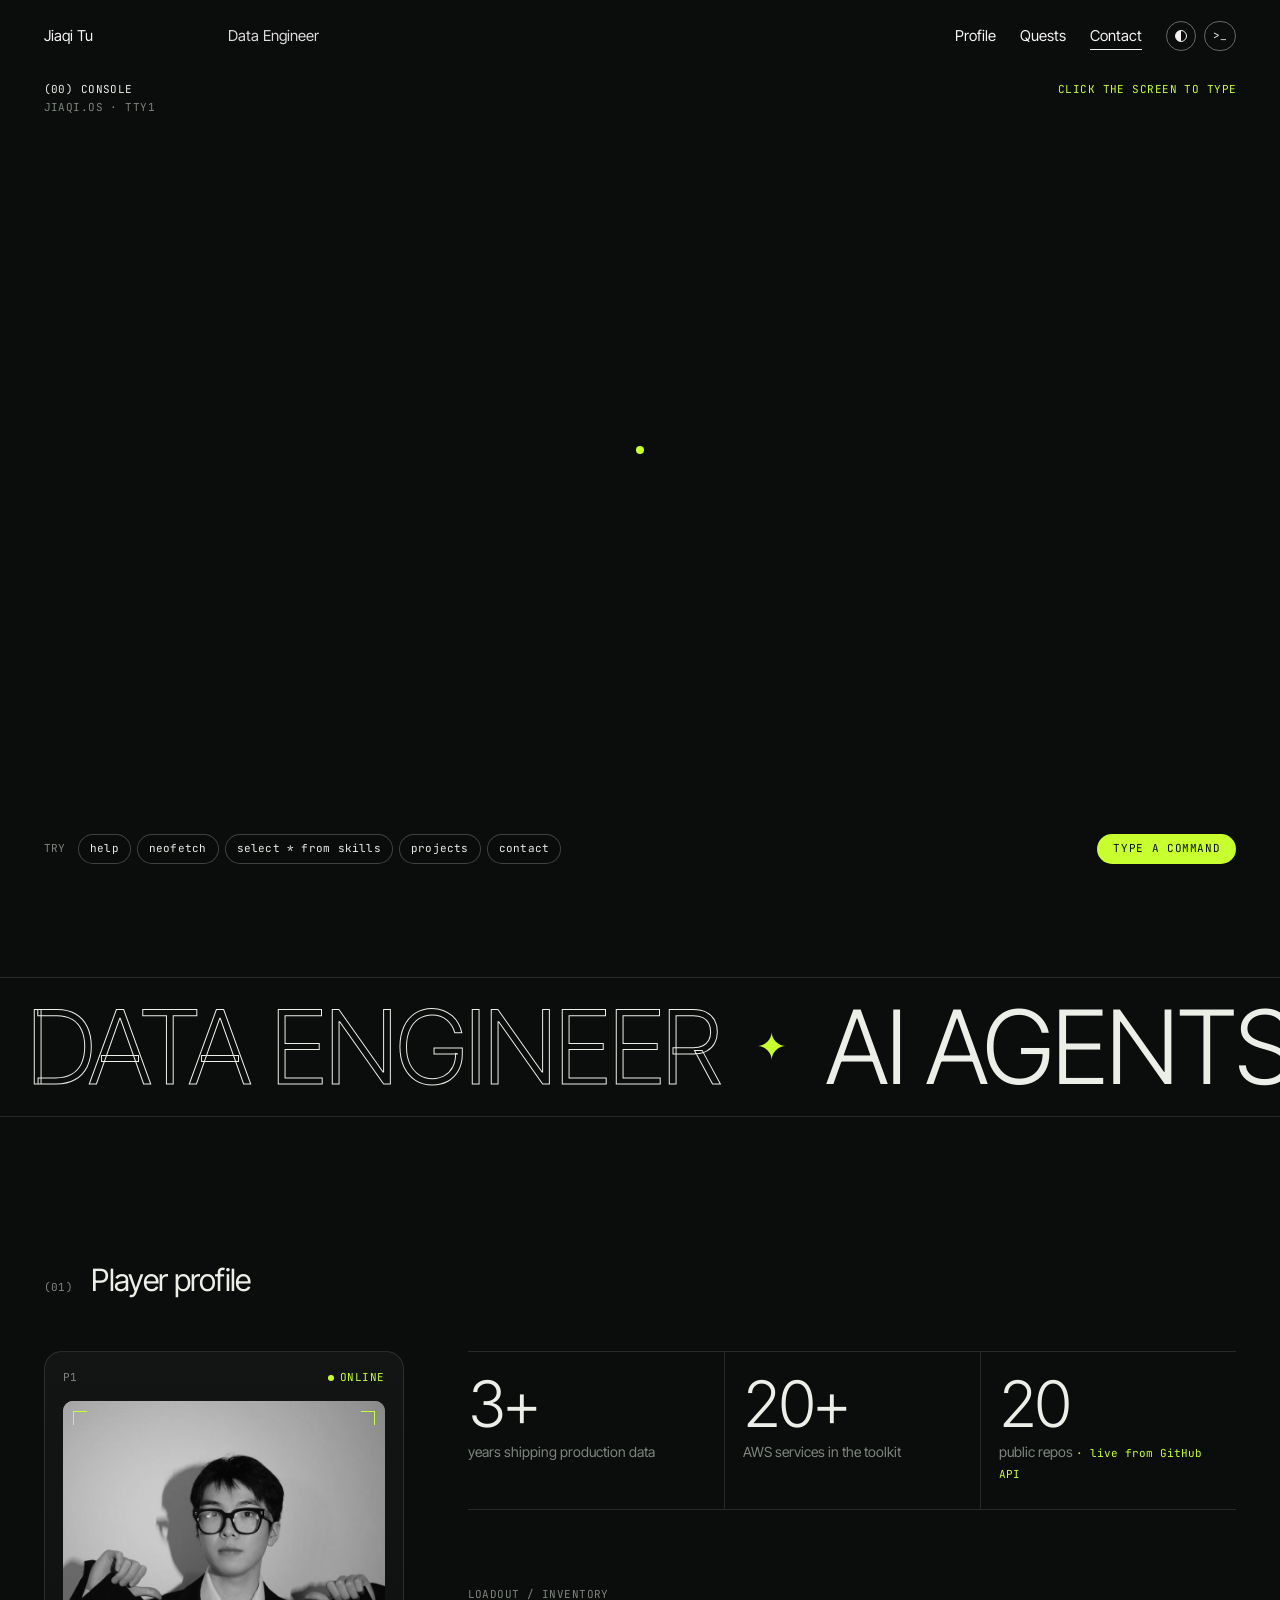
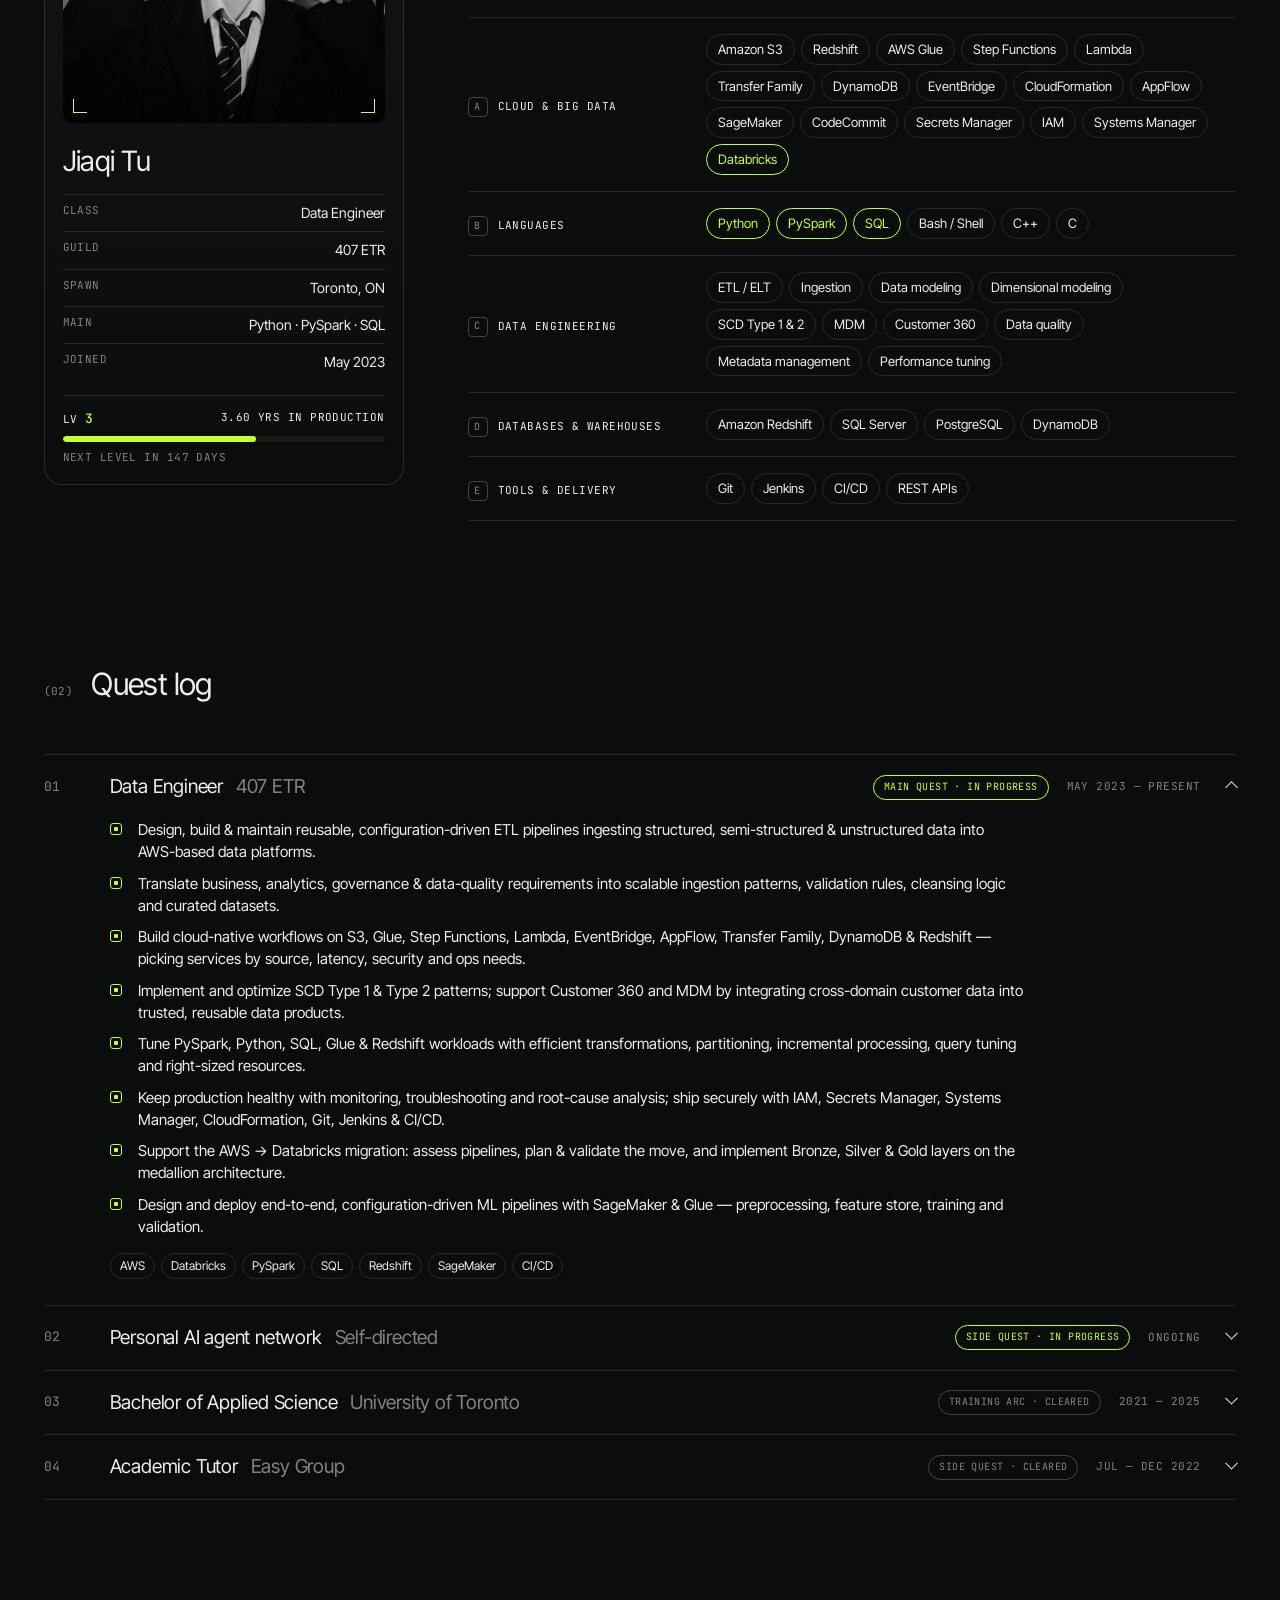
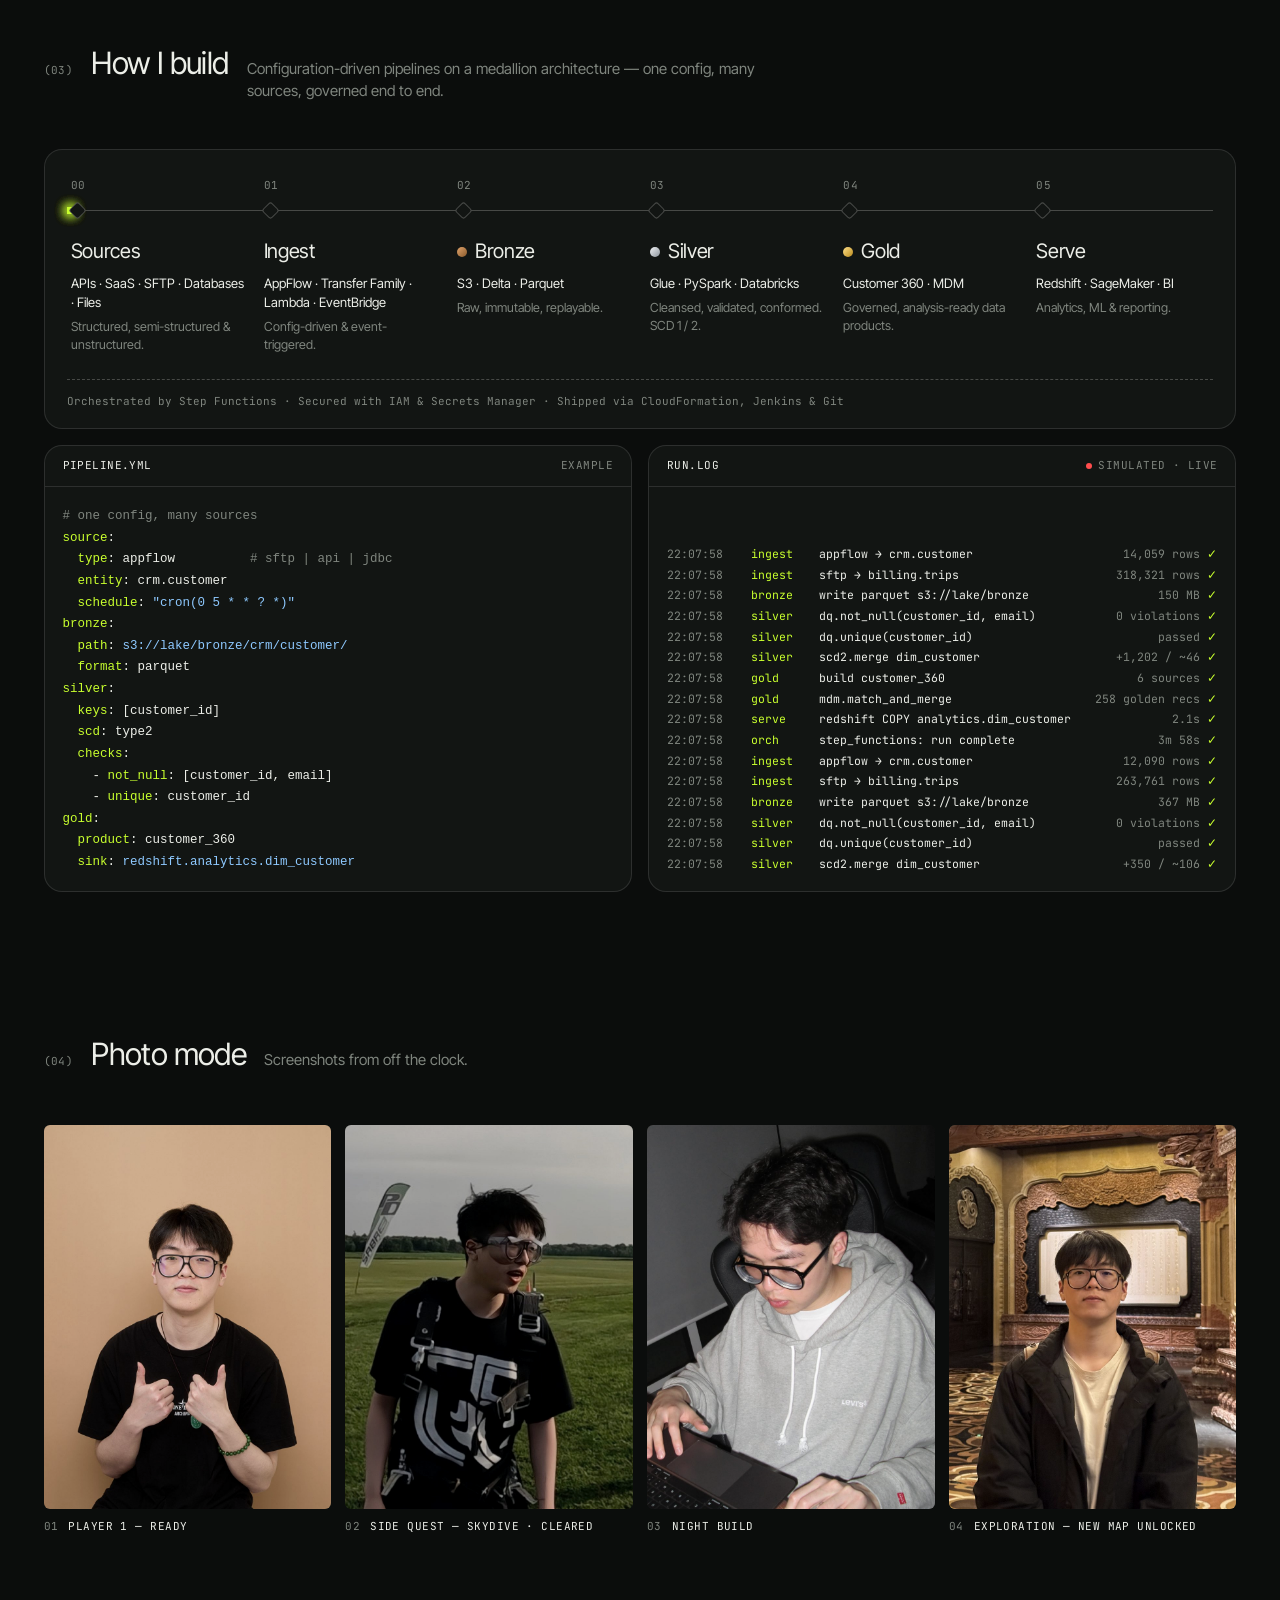
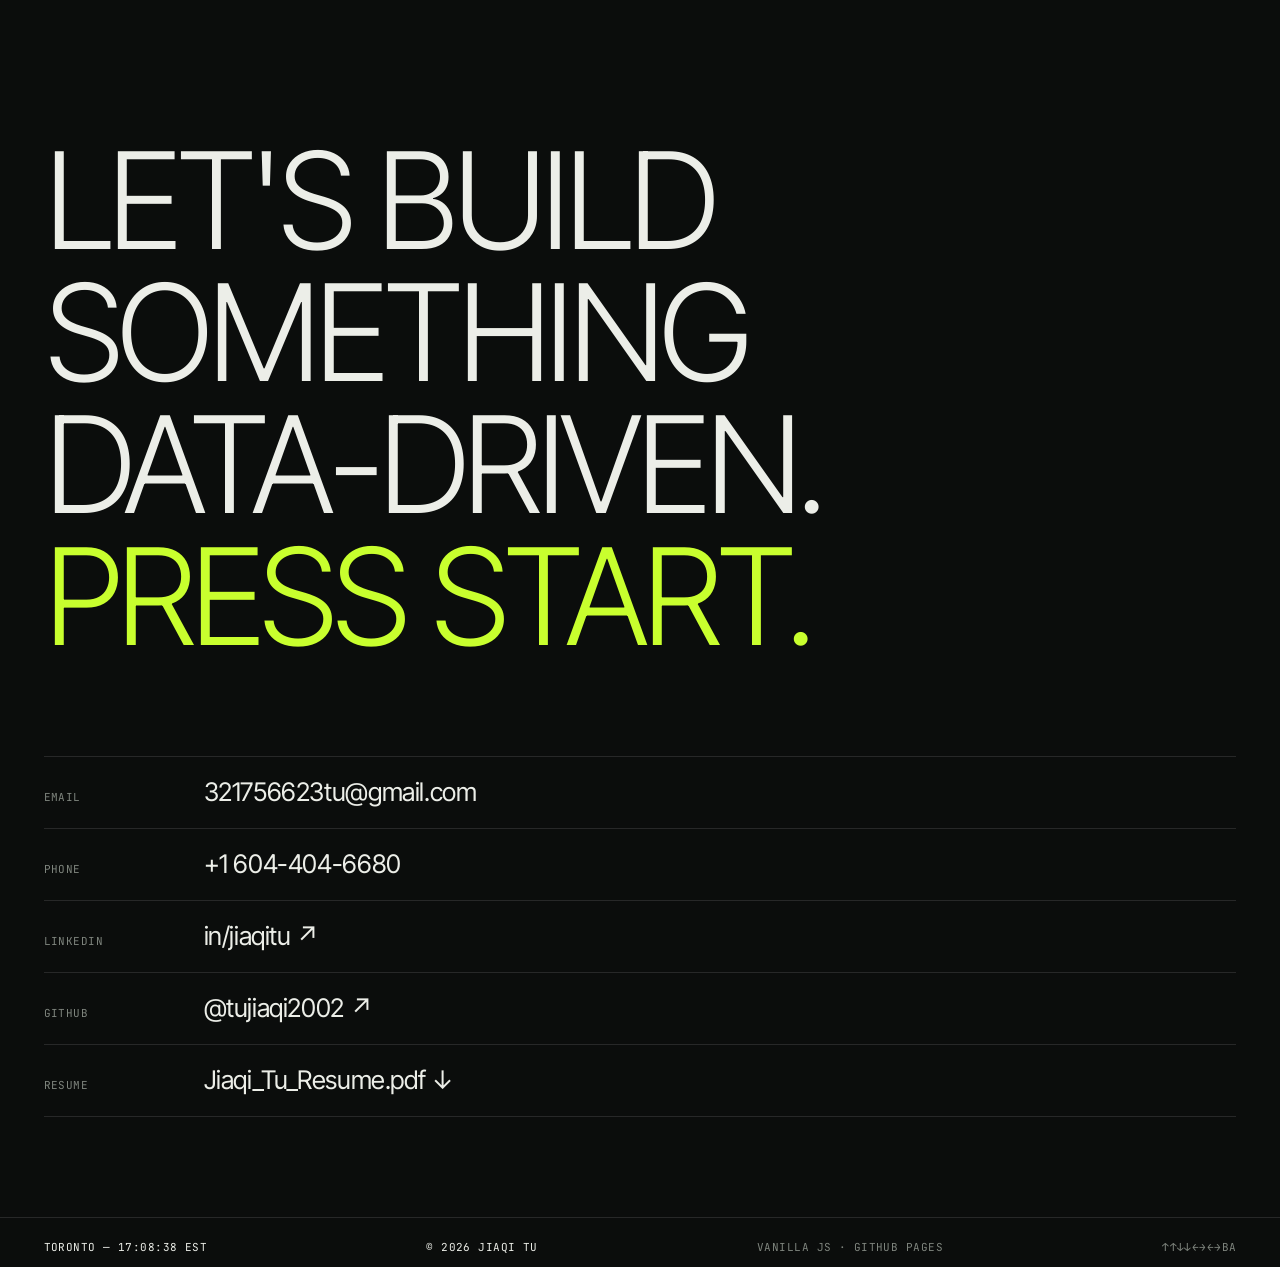
==== commit fd4289d3: "Drop the agents chip from the console quick commands Co-authored-by: Copilot <223556219+Copilot@user" ====
--- a/index.html
+++ b/index.html
@@ -24,7 +24,7 @@
   <link rel="preconnect" href="https://fonts.googleapis.com" />
   <link rel="preconnect" href="https://fonts.gstatic.com" crossorigin />
   <link href="https://fonts.googleapis.com/css2?family=Inter+Tight:wght@300;400;500;600&family=JetBrains+Mono:wght@400;500&display=swap" rel="stylesheet" />
-  <link rel="stylesheet" href="assets/css/style.css?v=202610160131" />
+  <link rel="stylesheet" href="assets/css/style.css?v=202610160139" />
 </head>
 <body>
   <a class="skip" href="#main">Skip to content</a>
@@ -75,7 +75,6 @@
         <div class="pc__chips" role="group" aria-label="Quick commands">
           <span class="mono muted">Try</span>
           <button type="button" data-cmd="help">help</button>
-          <button type="button" data-cmd="agents">agents</button>
           <button type="button" data-cmd="neofetch">neofetch</button>
           <button type="button" data-cmd="SELECT * FROM skills;">select * from skills</button>
           <button type="button" data-cmd="projects">projects</button>
@@ -399,7 +398,7 @@
     <span class="muted konami-hint">↑↑↓↓←→←→BA</span>
   </footer>
 
-  <script src="assets/js/main.js?v=202610160131" defer></script>
-  <script type="module" src="assets/js/pc.js?v=202610160131"></script>
+  <script src="assets/js/main.js?v=202610160139" defer></script>
+  <script type="module" src="assets/js/pc.js?v=202610160139"></script>
 </body>
 </html>
